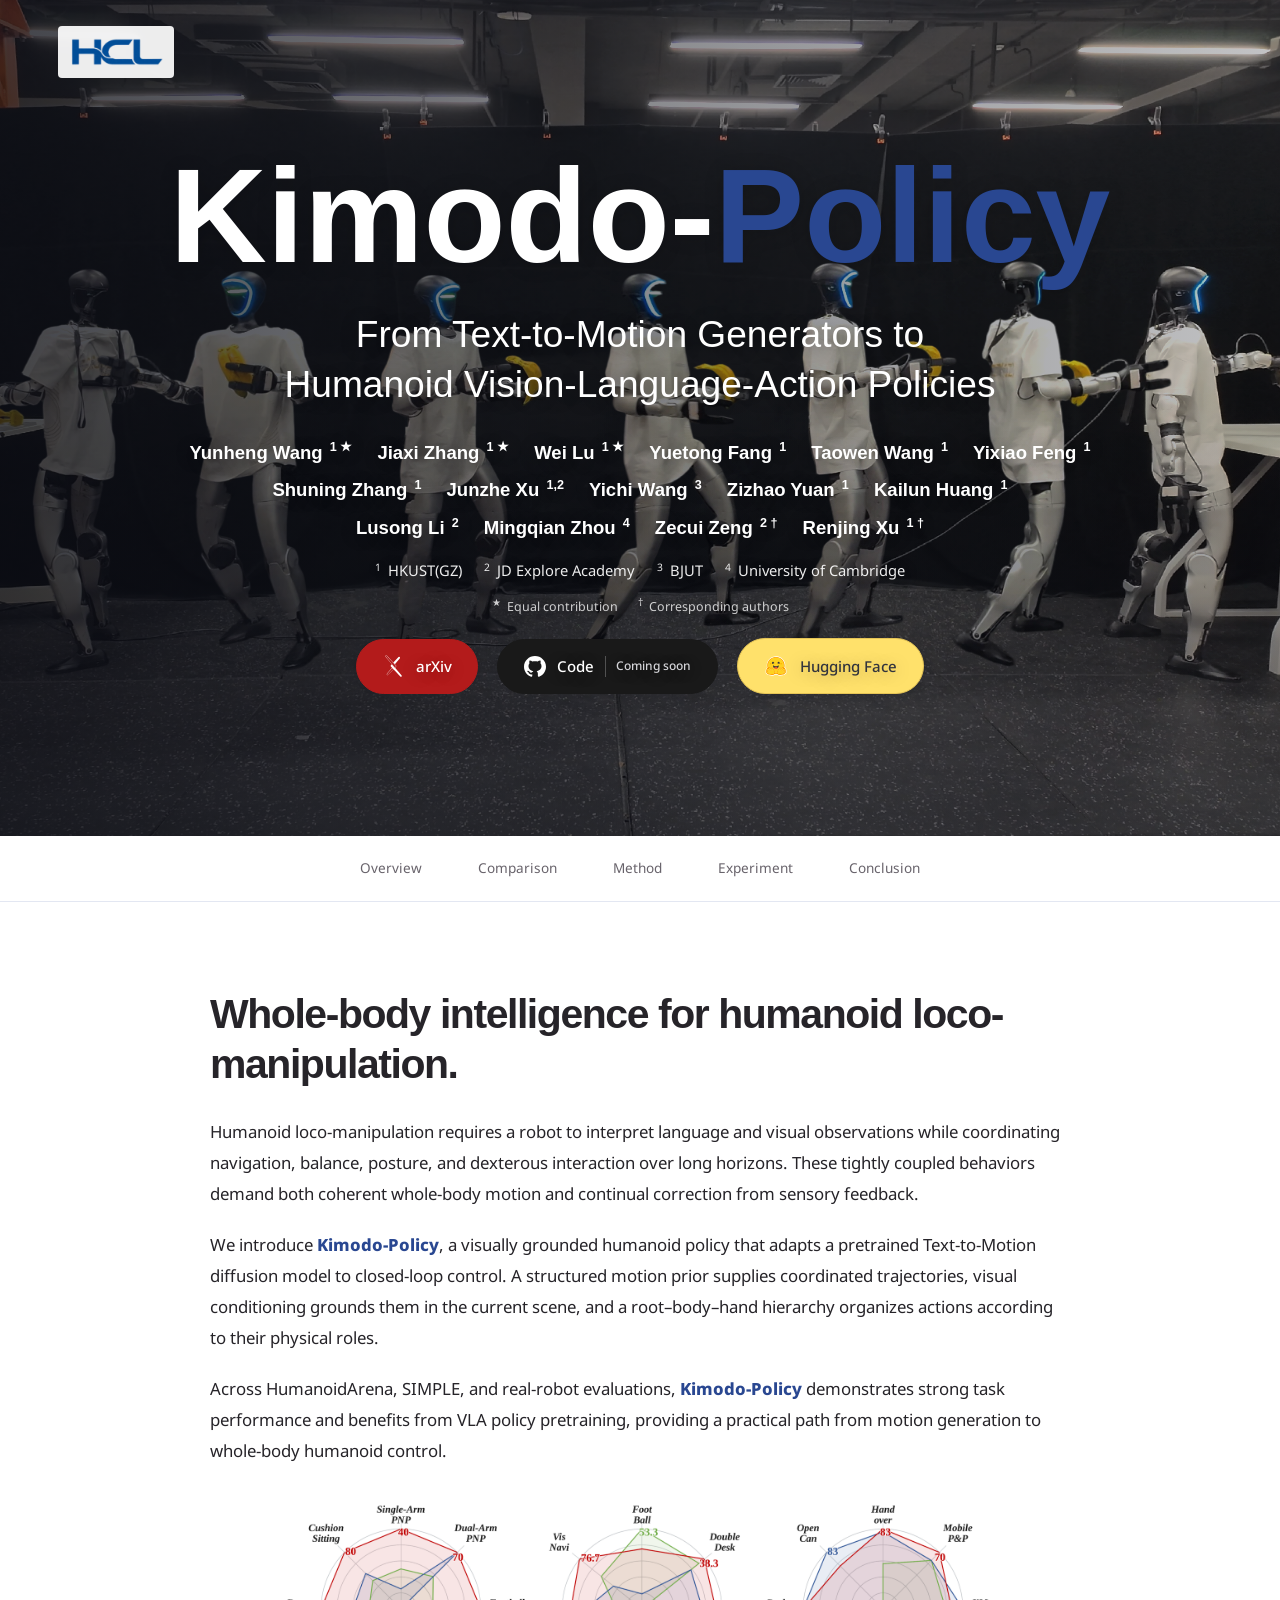
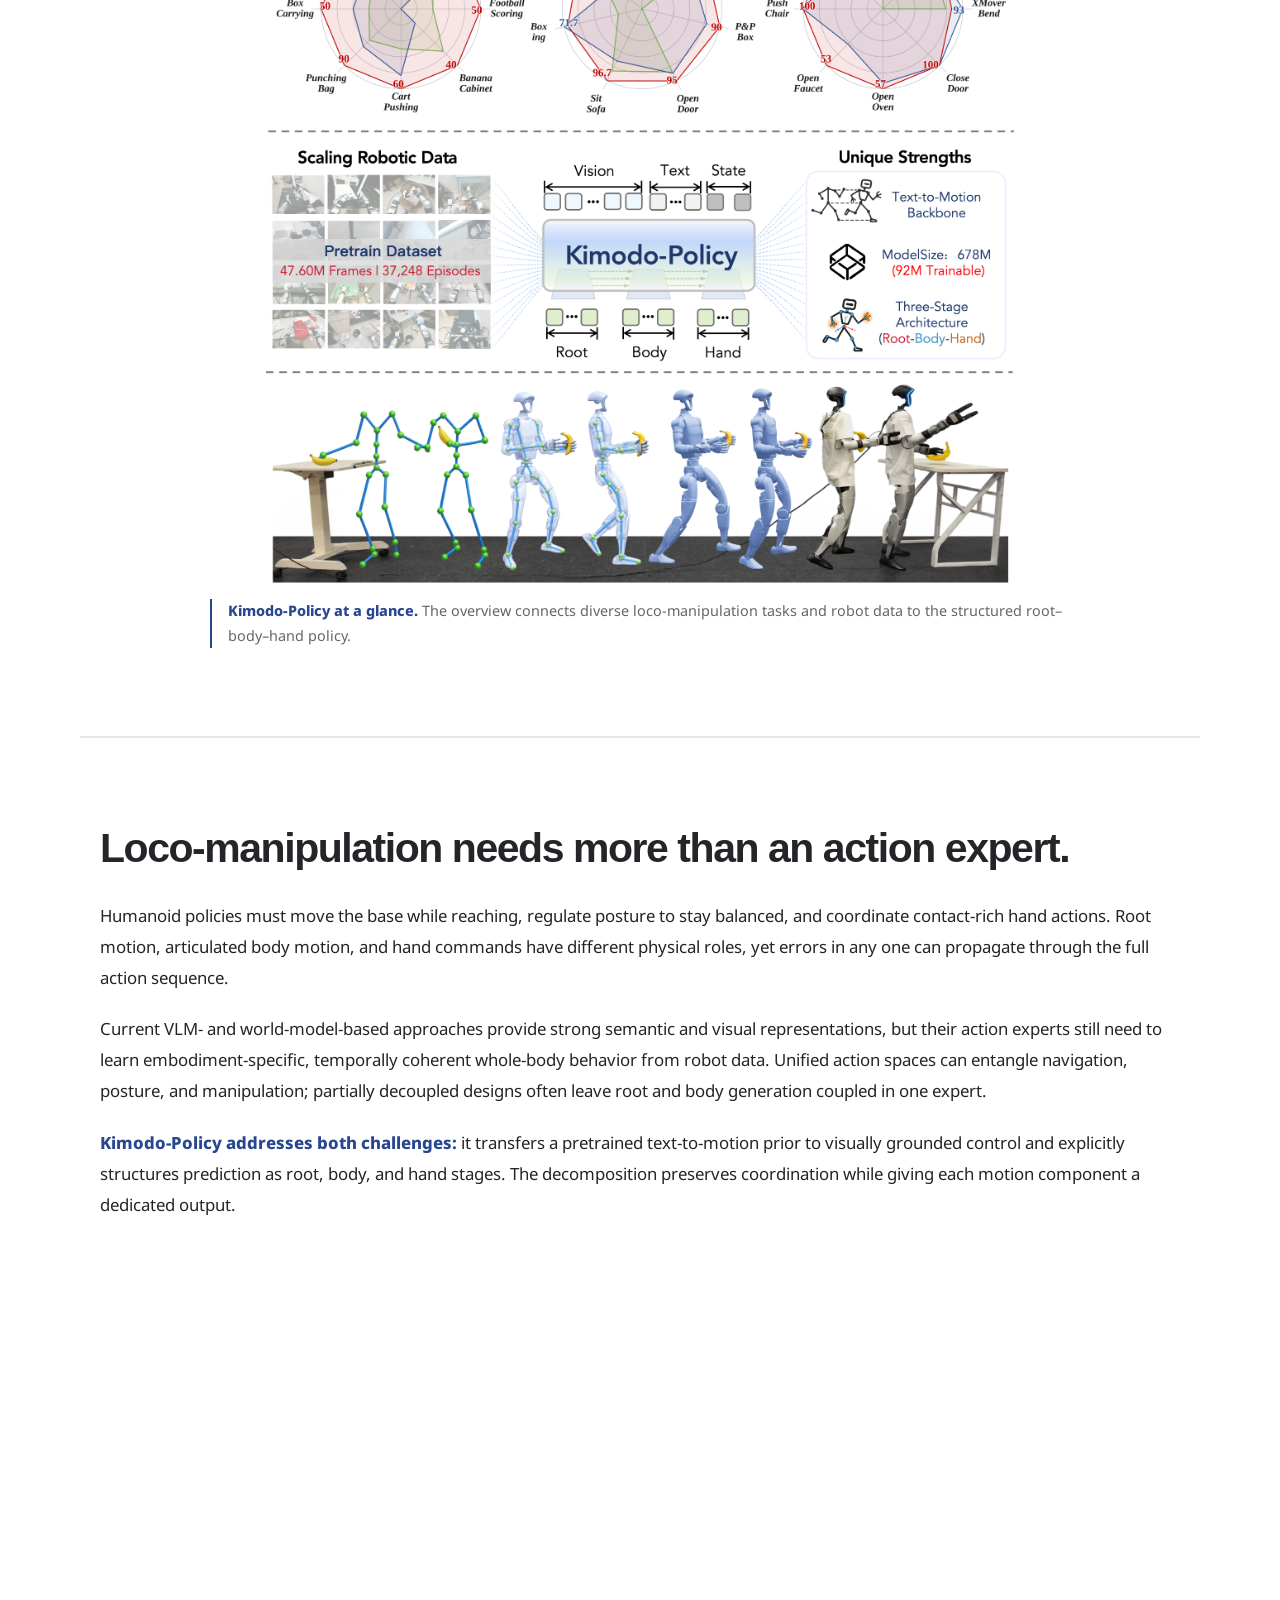
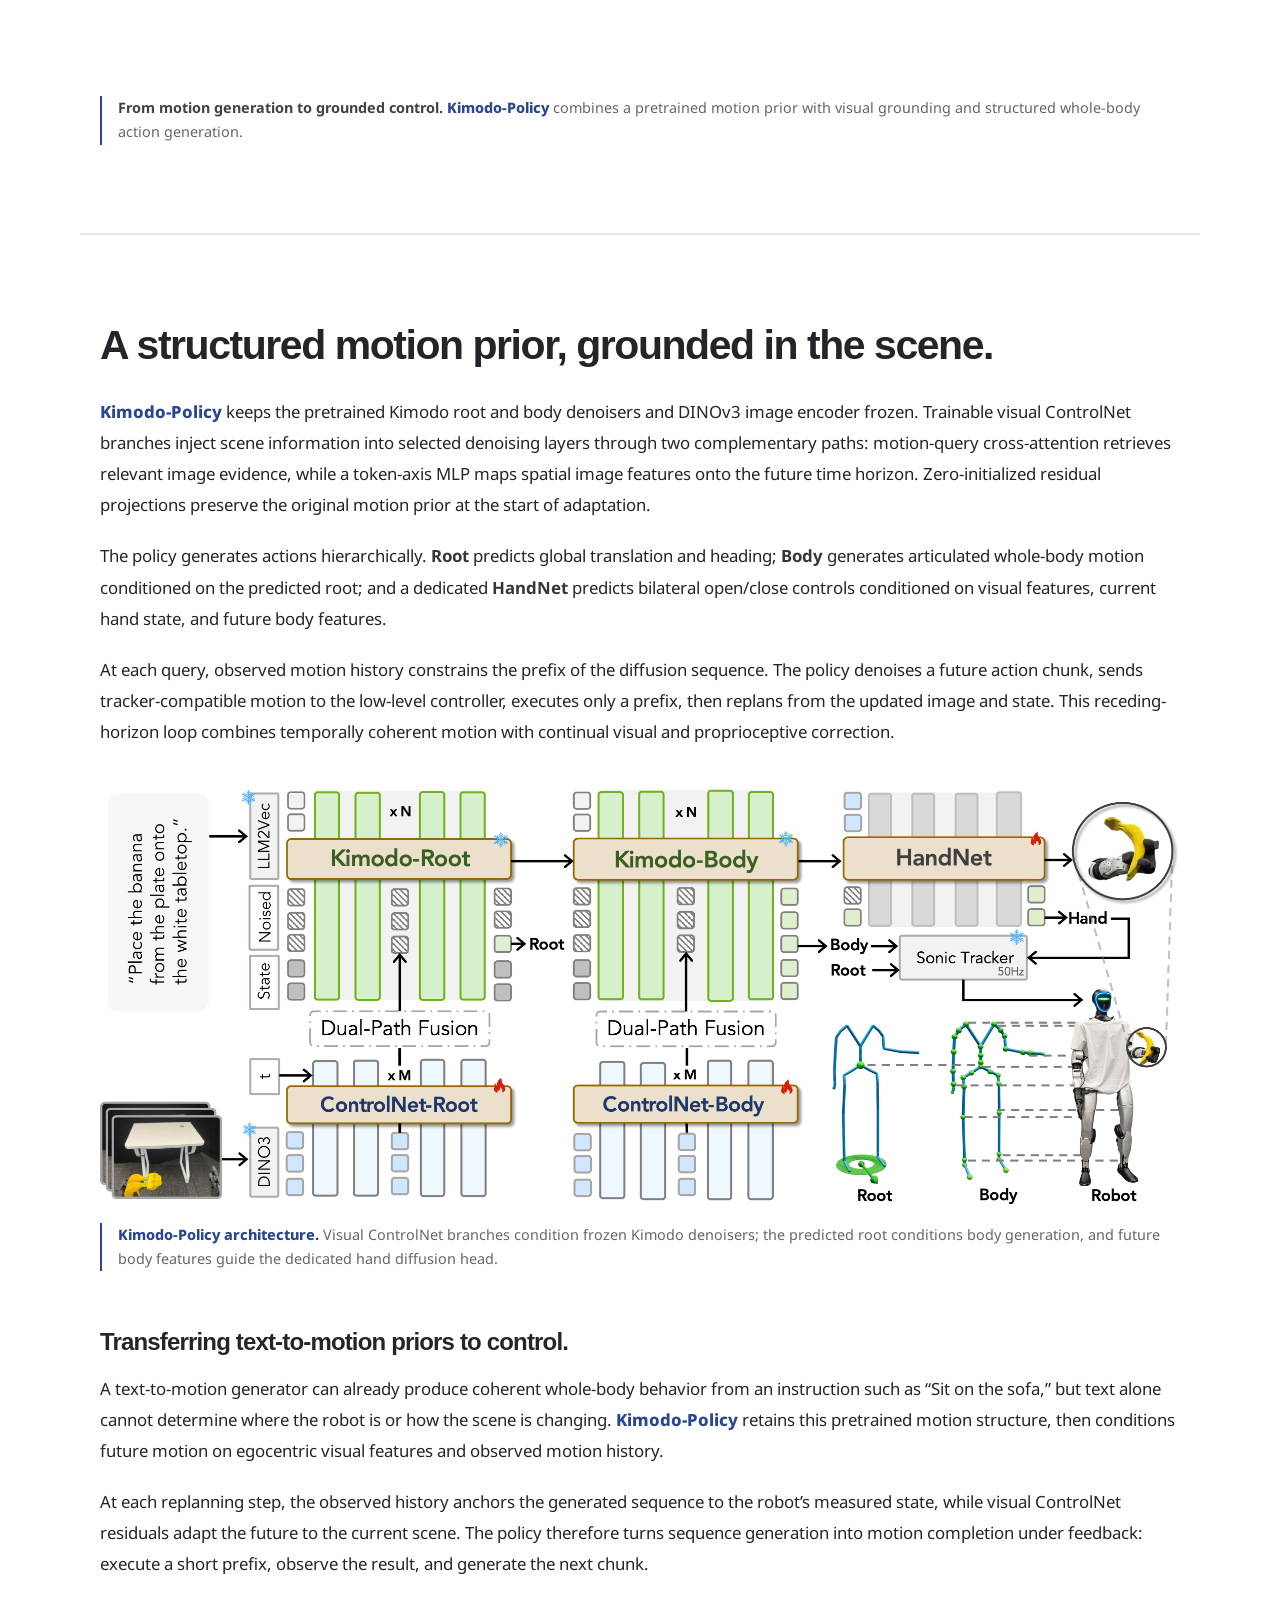
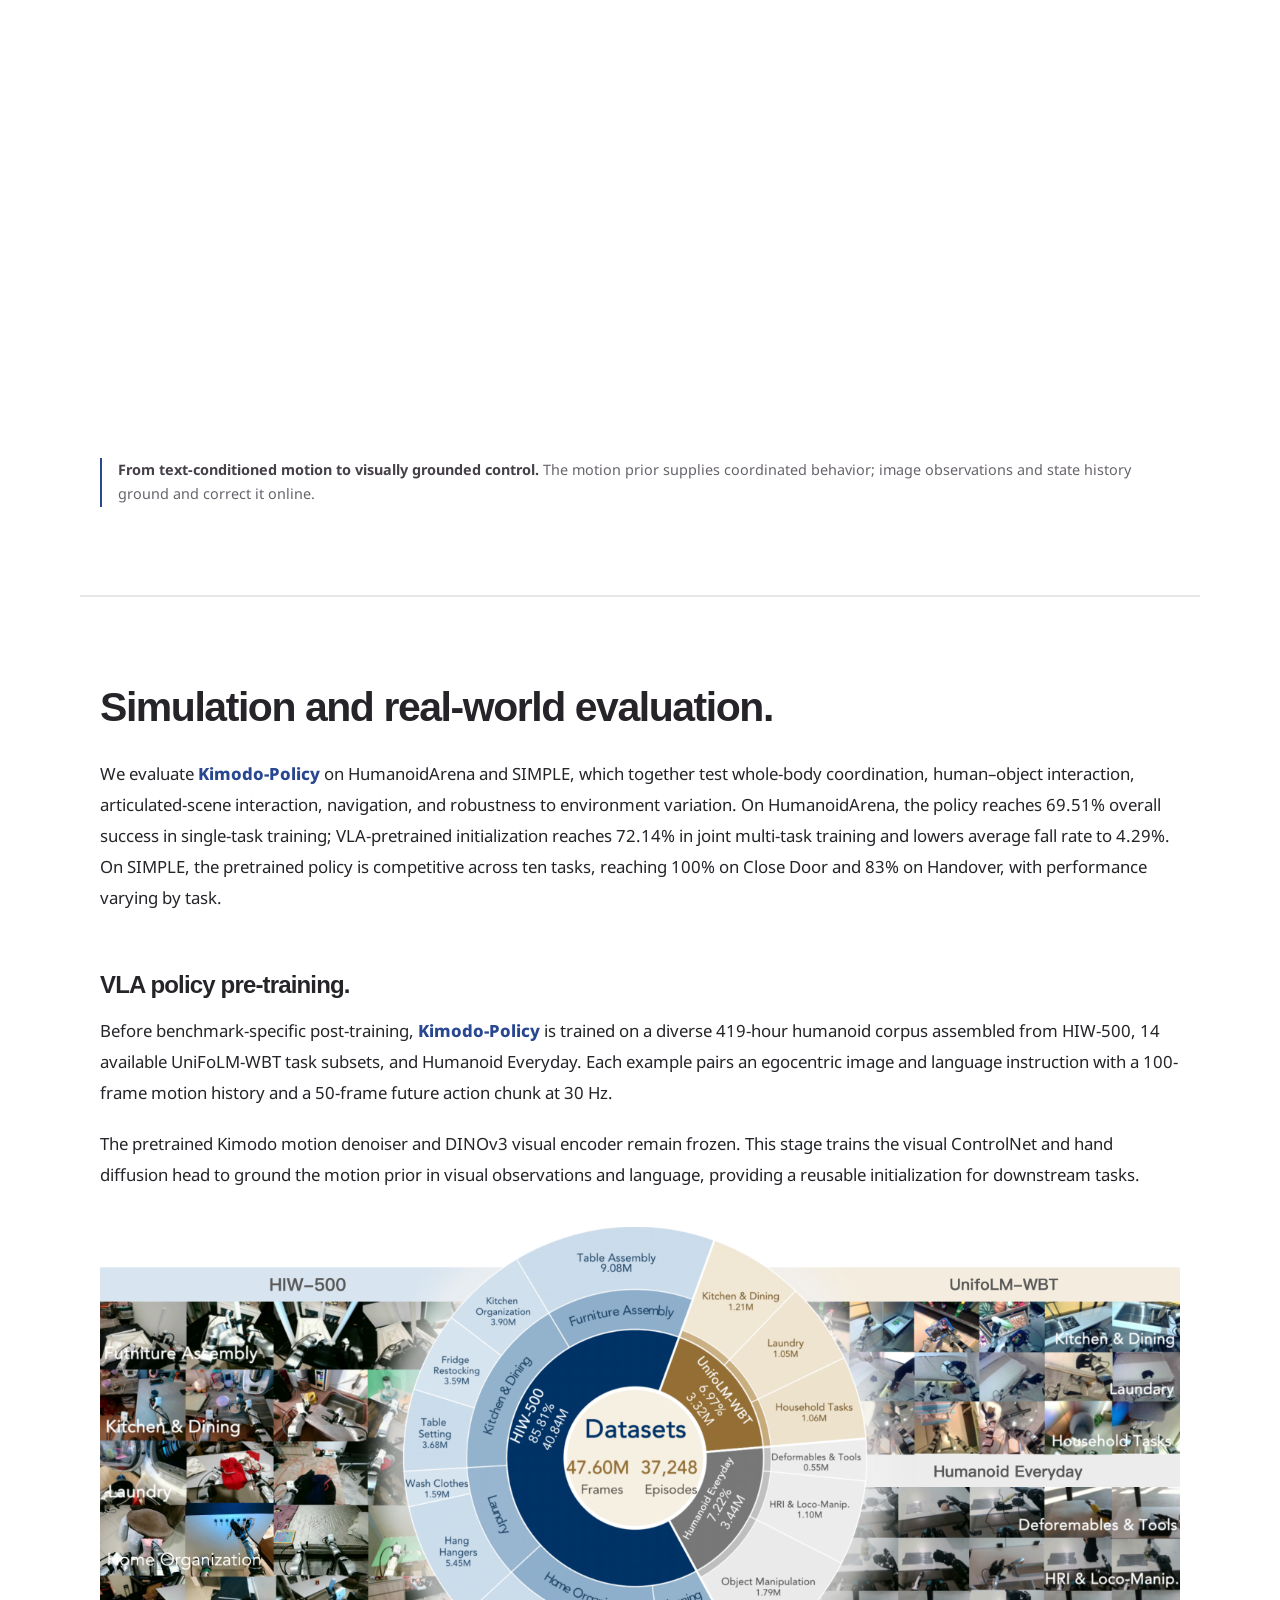
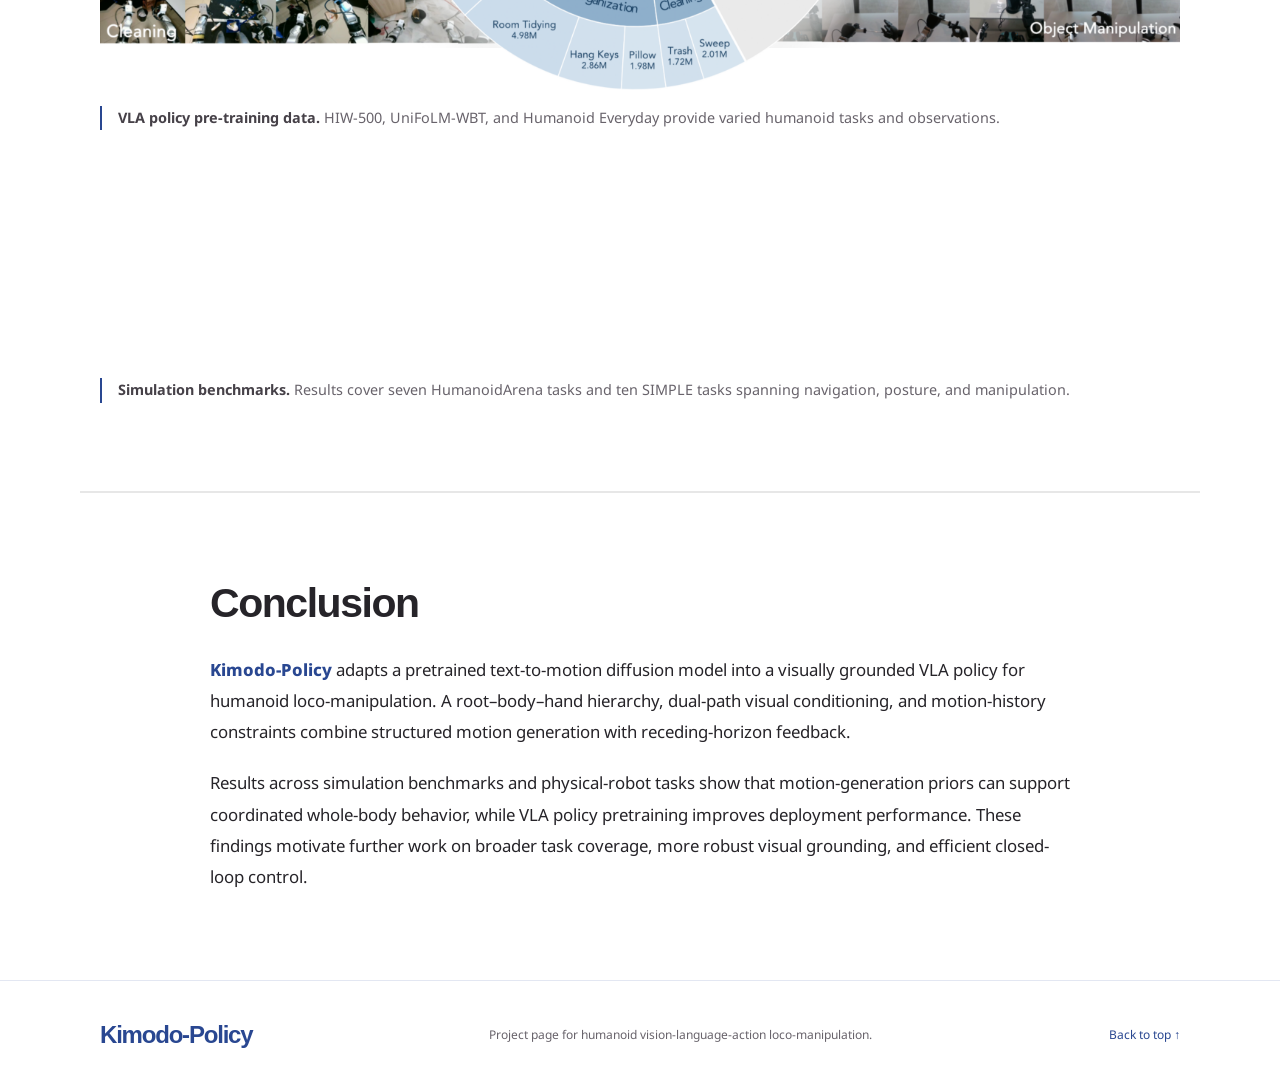
==== script/index.html @ d85ba626 "Add Kimodo-Policy project website" ====
<!DOCTYPE html>
<html lang="en">
<head>
  <meta charset="utf-8">
  <meta name="viewport" content="width=device-width, initial-scale=1">
  <meta name="description" content="Kimodo-Policy transfers pretrained text-to-motion priors to humanoid vision-language-action for loco-manipulation.">
  <meta name="keywords" content="Kimodo-Policy, humanoid, loco-manipulation, VLA, text-to-motion">
  <title>Kimodo-Policy | Humanoid Loco-Manipulation</title>
  <link href="https://fonts.googleapis.com/css?family=Google+Sans|Noto+Sans|Castoro" rel="stylesheet">
  <link rel="stylesheet" href="./static/css/bulma.min.css">
  <link rel="stylesheet" href="./static/css/index.css">
  <link rel="stylesheet" href="./static/css/kimodo.css">
  <link rel="icon" type="image/svg+xml" href="../favicon.svg">
  <script defer src="./static/js/index.js"></script>
</head>
<body>
<a class="skip-link" href="#overview">Skip to content</a>
<main id="top">
  <section class="cover" aria-labelledby="project-title">
    <!-- 封面素材：最终封面视频准备好后，可在这里用视频元素替换 cover.png。 -->
    <img class="cover-image" src="../figure/cover.png" alt="Unitree humanoid executing a whole-body loco-manipulation sequence">
    <div class="cover-shade"></div>
    <!-- 实验室标志：替换 hcl.png 可更新封面左上角的 HCL 标志。 -->
    <a class="lab-logo" href="#top" aria-label="Humanoid Computing Lab"><img src="../figure/hcl.png" alt="Humanoid Computing Lab"></a>
    <div class="cover-content">
      <h1 id="project-title">Kimodo-<span class="cover-policy">Policy</span></h1>
      <p class="cover-title">From Text-to-Motion Generators to<br class="desktop-break"> Humanoid Vision-Language-Action Policies</p>
      <!-- 作者信息：可在这里修改姓名、单位和共同贡献标记。 -->
      <div class="publication-authors">
        <p class="author-list">
          <span class="author">Yunheng Wang <sup>1 ★</sup></span>
          <span class="author">Jiaxi Zhang <sup>1 ★</sup></span>
          <span class="author">Wei Lu <sup>1 ★</sup></span>
          <span class="author">Yuetong Fang <sup>1</sup></span>
          <span class="author">Taowen Wang <sup>1</sup></span>
          <span class="author">Yixiao Feng <sup>1</sup></span>
        </p>
        <p class="author-list">
          <span class="author">Shuning Zhang <sup>1</sup></span>
          <span class="author">Junzhe Xu <sup>1,2</sup></span>
          <span class="author">Yichi Wang <sup>3</sup></span>
          <span class="author">Zizhao Yuan <sup>1</sup></span>
          <span class="author">Kailun Huang <sup>1</sup></span>
        </p>
        <p class="author-list">
          <span class="author">Lusong Li <sup>2</sup></span>
          <span class="author">Mingqian Zhou <sup>4</sup></span>
          <span class="author">Zecui Zeng <sup>2 †</sup></span>
          <span class="author">Renjing Xu <sup>1 †</sup></span>
        </p>
      </div>
      <p class="affiliation-list">
        <span class="affiliation"><sup>1</sup> HKUST(GZ)</span>
        <span class="affiliation"><sup>2</sup> JD Explore Academy</span>
        <span class="affiliation"><sup>3</sup> BJUT</span>
        <span class="affiliation"><sup>4</sup> University of Cambridge</span>
      </p>
      <p class="author-notes">
        <span class="author-note"><sup>★</sup> Equal contribution</span>
        <span class="author-note"><sup>†</sup> Corresponding authors</span>
      </p>
      <!-- 论文与开源入口：arXiv 当前链接到本地论文 PDF；代码和模型发布后补上正式地址。 -->
      <div class="hero-actions" aria-label="Project links">
        <a class="project-button button-arxiv" href="https://github.com/kimodo-policy/kimodo-policy.github.io/releases/download/web-v1/main_arxiv%20copy.pdf" target="_blank" rel="noopener noreferrer"><img class="brand-logo" src="../figure/brand/arxiv.svg" width="22" height="22" alt=""><span>arXiv</span></a>
        <a class="project-button button-code" role="link" aria-disabled="true" data-link-placeholder><img class="brand-logo" src="../figure/brand/github.svg" width="22" height="22" alt=""><span>Code</span><span class="button-status">Coming soon</span></a>
        <a class="project-button button-huggingface" role="link" aria-disabled="true" data-link-placeholder><img class="brand-logo" src="../figure/brand/huggingface.svg" width="26" height="26" alt=""><span>Hugging Face</span></a>
      </div>
    </div>
  </section>

  <nav class="section-nav" aria-label="Page sections"><div class="section-nav-inner">
    <a href="#overview">Overview</a><a href="#comparison">Comparison</a><a href="#method">Method</a><a href="#experiment">Experiment</a><a href="#conclusion">Conclusion</a>
  </div></nav>

  <section class="section overview-section" id="overview">
    <div class="container is-max-desktop">
      <h2 class="title is-3">Whole-body intelligence for humanoid loco-manipulation.</h2>
      <div class="content has-text-justified">
        <!-- 总览文案：可根据项目主页需要单独修改这段简介。 -->
        <p>Humanoid loco-manipulation requires a robot to interpret language and visual observations while coordinating navigation, balance, posture, and dexterous interaction over long horizons. These tightly coupled behaviors demand both coherent whole-body motion and continual correction from sensory feedback.</p>
        <p>We introduce <strong class="accent-text">Kimodo-Policy</strong>, a visually grounded humanoid policy that adapts a pretrained Text-to-Motion diffusion model to closed-loop control. A structured motion prior supplies coordinated trajectories, visual conditioning grounds them in the current scene, and a root–body–hand hierarchy organizes actions according to their physical roles.</p>
        <p>Across HumanoidArena, SIMPLE, and real-robot evaluations, <strong class="accent-text">Kimodo-Policy</strong> demonstrates strong task performance and benefits from VLA policy pretraining, providing a practical path from motion generation to whole-body humanoid control.</p>
      </div>
      <!-- 总览配图：使用 overview1.png 展示任务覆盖、预训练数据规模与策略结构；替换图片时保持同一素材路径即可。 -->
      <figure class="paper-figure">
        <img width="3636" height="2375" loading="lazy" decoding="async" src="../figure/overview1.png" alt="Kimodo-Policy task results, pretraining data scale, and three-stage policy overview">
        <figcaption><strong class="accent-text">Kimodo-Policy at a glance.</strong> The overview connects diverse loco-manipulation tasks and robot data to the structured root–body–hand policy.</figcaption>
      </figure>
    </div>
  </section>

  <section class="section section-band" id="comparison">
    <div class="container is-max-desktop">
      <h2 class="title is-3">Loco-manipulation needs more than an action expert.</h2>
      <div class="content has-text-justified">
        <!-- 对比文案：在这里说明 loco-manipulation 面临的挑战及 Kimodo-Policy 的定位。 -->
        <p>Humanoid policies must move the base while reaching, regulate posture to stay balanced, and coordinate contact-rich hand actions. Root motion, articulated body motion, and hand commands have different physical roles, yet errors in any one can propagate through the full action sequence.</p>
        <p>Current VLM- and world-model-based approaches provide strong semantic and visual representations, but their action experts still need to learn embodiment-specific, temporally coherent whole-body behavior from robot data. Unified action spaces can entangle navigation, posture, and manipulation; partially decoupled designs often leave root and body generation coupled in one expert.</p>
        <p><strong class="accent-text">Kimodo-Policy addresses both challenges:</strong> it transfers a pretrained text-to-motion prior to visually grounded control and explicitly structures prediction as root, body, and hand stages. The decomposition preserves coordination while giving each motion component a dedicated output.</p>
      </div>
      <!-- 对比配图：替换 overview.png 即可更新领域现状与方法对比图。 -->
      <figure class="paper-figure">
        <img width="3781" height="1512" loading="lazy" decoding="async" src="../figure/overview.png" alt="Comparison of humanoid policy architectures and Kimodo-Policy">
        <figcaption><strong>From motion generation to grounded control.</strong> <strong class="accent-text">Kimodo-Policy</strong> combines a pretrained motion prior with visual grounding and structured whole-body action generation.</figcaption>
      </figure>
    </div>
  </section>

  <section class="section" id="method">
    <div class="container is-max-desktop">
      <h2 class="title is-3">A structured motion prior, grounded in the scene.</h2>
      <div class="content has-text-justified">
        <!-- 方法文案：当前内容由论文方法部分浓缩，可在这里继续编辑。 -->
        <p><strong class="accent-text">Kimodo-Policy</strong> keeps the pretrained Kimodo root and body denoisers and DINOv3 image encoder frozen. Trainable visual ControlNet branches inject scene information into selected denoising layers through two complementary paths: motion-query cross-attention retrieves relevant image evidence, while a token-axis MLP maps spatial image features onto the future time horizon. Zero-initialized residual projections preserve the original motion prior at the start of adaptation.</p>
        <p>The policy generates actions hierarchically. <strong>Root</strong> predicts global translation and heading; <strong>Body</strong> generates articulated whole-body motion conditioned on the predicted root; and a dedicated <strong>HandNet</strong> predicts bilateral open/close controls conditioned on visual features, current hand state, and future body features.</p>
        <p>At each query, observed motion history constrains the prefix of the diffusion sequence. The policy denoises a future action chunk, sends tracker-compatible motion to the low-level controller, executes only a prefix, then replans from the updated image and state. This receding-horizon loop combines temporally coherent motion with continual visual and proprioceptive correction.</p>
      </div>
      <!-- 方法配图：更新方法架构图时替换 method.png。 -->
      <figure class="paper-figure">
        <img width="4261" height="1669" loading="lazy" decoding="async" src="../figure/method.png" alt="Kimodo-Policy root, body, and hand architecture">
        <figcaption><strong class="accent-text">Kimodo-Policy architecture.</strong> Visual ControlNet branches condition frozen Kimodo denoisers; the predicted root conditions body generation, and future body features guide the dedicated hand diffusion head.</figcaption>
      </figure>

      <div class="method-transfer">
        <h3 class="title is-4">Transferring text-to-motion priors to control.</h3>
        <div class="content has-text-justified">
          <!-- T2M 迁移解读：说明文本动作生成先验如何经视觉和运动历史条件化成为闭环策略。 -->
          <p>A text-to-motion generator can already produce coherent whole-body behavior from an instruction such as “Sit on the sofa,” but text alone cannot determine where the robot is or how the scene is changing. <strong class="accent-text">Kimodo-Policy</strong> retains this pretrained motion structure, then conditions future motion on egocentric visual features and observed motion history.</p>
          <p>At each replanning step, the observed history anchors the generated sequence to the robot’s measured state, while visual ControlNet residuals adapt the future to the current scene. The policy therefore turns sequence generation into motion completion under feedback: execute a short prefix, observe the result, and generate the next chunk.</p>
        </div>
        <!-- T2M 迁移配图：替换 methodt2m.png 可更新文本到动作先验迁移示意。 -->
        <figure class="paper-figure">
          <img width="4320" height="1655" loading="lazy" decoding="async" src="../figure/methodt2m.png" alt="Transfer of text-to-motion priors to closed-loop humanoid control">
          <figcaption><strong>From text-conditioned motion to visually grounded control.</strong> The motion prior supplies coordinated behavior; image observations and state history ground and correct it online.</figcaption>
        </figure>
      </div>
    </div>
  </section>

  <section class="section section-band" id="experiment">
    <div class="container is-max-desktop">
      <h2 class="title is-3">Simulation and real-world evaluation.</h2>
      <div class="content has-text-justified">
        <!-- 实验文案：论文指标确定后，请同步更新这里的基准结果概述。 -->
        <p>We evaluate <strong class="accent-text">Kimodo-Policy</strong> on HumanoidArena and SIMPLE, which together test whole-body coordination, human–object interaction, articulated-scene interaction, navigation, and robustness to environment variation. On HumanoidArena, the policy reaches 69.51% overall success in single-task training; VLA-pretrained initialization reaches 72.14% in joint multi-task training and lowers average fall rate to 4.29%. On SIMPLE, the pretrained policy is competitive across ten tasks, reaching 100% on Close Door and 83% on Handover, with performance varying by task.</p>
      </div>
      <div class="pretrain-section">
        <h3 class="title is-4">VLA policy pre-training.</h3>
        <div class="content has-text-justified">
          <!-- 预训练文案：数据组成、规模或训练配置变化时，在这里同步更新说明。 -->
          <p>Before benchmark-specific post-training, <strong class="accent-text">Kimodo-Policy</strong> is trained on a diverse 419-hour humanoid corpus assembled from HIW-500, 14 available UniFoLM-WBT task subsets, and Humanoid Everyday. Each example pairs an egocentric image and language instruction with a 100-frame motion history and a 50-frame future action chunk at 30 Hz.</p>
          <p>The pretrained Kimodo motion denoiser and DINOv3 visual encoder remain frozen. This stage trains the visual ControlNet and hand diffusion head to ground the motion prior in visual observations and language, providing a reusable initialization for downstream tasks.</p>
        </div>
        <!-- 预训练数据配图：替换 pretraindata.png 可更新数据集来源与组成示意。 -->
        <figure class="paper-figure">
          <img width="1386" height="601" loading="lazy" decoding="async" src="../figure/pretraindata.png" alt="Datasets used for Kimodo-Policy pretraining">
          <figcaption><strong>VLA policy pre-training data.</strong> HIW-500, UniFoLM-WBT, and Humanoid Everyday provide varied humanoid tasks and observations.</figcaption>
        </figure>
      </div>
      <!-- 基准配图：替换 humanoidarena.png 即可更新仿真基准结果图。 -->
      <figure class="paper-figure">
        <img width="1400" height="253" loading="lazy" decoding="async" src="../figure/humanoidarena.png" alt="HumanoidArena and SIMPLE benchmark results">
        <figcaption><strong>Simulation benchmarks.</strong> Results cover seven HumanoidArena tasks and ten SIMPLE tasks spanning navigation, posture, and manipulation.</figcaption>
      </figure>

    </div>
  </section>

  <section class="section conclusion-section" id="conclusion">
    <div class="container is-max-desktop">
      <h2 class="title is-3">Conclusion</h2>
      <div class="content has-text-justified">
        <!-- 结论文案：论文的结论和指标更新后，请同步修改这里。 -->
        <p><strong class="accent-text">Kimodo-Policy</strong> adapts a pretrained text-to-motion diffusion model into a visually grounded VLA policy for humanoid loco-manipulation. A root–body–hand hierarchy, dual-path visual conditioning, and motion-history constraints combine structured motion generation with receding-horizon feedback.</p>
        <p>Results across simulation benchmarks and physical-robot tasks show that motion-generation priors can support coordinated whole-body behavior, while VLA policy pretraining improves deployment performance. These findings motivate further work on broader task coverage, more robust visual grounding, and efficient closed-loop control.</p>
      </div>
    </div>
  </section>
</main>
<footer class="site-footer"><div class="footer-inner"><a class="wordmark accent-text" href="#top">Kimodo-Policy</a><p>Project page for humanoid vision-language-action loco-manipulation.</p><a href="#top">Back to top ↑</a></div></footer>
</body>
</html>
---- script/static/css/index.css ----
:root {
  --ink: #262429;
  --muted: #68636b;
  --accent: #294791;
  --cover-title-color: var(--accent);
  --line: #e7e2e4;
  --paper: #faf8f8;
}
html { scroll-behavior: smooth; scroll-padding-top: 90px; }
body { color: var(--ink); font-family: 'Noto Sans', sans-serif; line-height: 1.7; background: #fff; }
a { color: var(--accent); transition: color .2s, background .2s; }
a:hover { color: #294791; }
a:focus-visible, button:focus-visible, video:focus-visible { outline: 3px solid #294791; outline-offset: 5px; }
button { font: inherit; cursor: pointer; }
.skip-link { position: fixed; left: 1rem; top: -100px; padding: .6rem 1rem; background: #fff; z-index: 20; }
.skip-link:focus { top: 1rem; }
.tango-name { color: var(--accent); font-weight: 700; }
/* 沿用参考主页的简洁风格，并为封面视频预留背景层。 */
.cover { position: relative; isolation: isolate; display: flex; align-items: center; min-height: max(720px, calc(100svh - 64px)); color: #fff; background: #25252b; overflow: hidden; }
.cover-video, .cover-shade { position: absolute; inset: 0; width: 100%; height: 100%; z-index: -2; }
.cover-video { object-fit: cover; }
.cover-shade { z-index: -1; background: linear-gradient(180deg, rgba(14,16,23,.5), rgba(14,16,23,.52) 35%, rgba(14,16,23,.62) 70%, rgba(14,16,23,.8)); }
.cover-header { position: absolute; top: 0; right: 0; padding: 28px 4.5%; }
.wordmark { font-family: 'Google Sans', sans-serif; font-size: 1.5rem; font-weight: 800; letter-spacing: -.05em; }
.cover a { color: #fff; }
.cover a:hover { color: #dbe7ff; }
.cover-links { display: flex; gap: 2rem; font-size: 1rem; }
.cover-links a { display: flex; align-items: center; gap: .6rem; }
.cover-content { width: min(1120px, 86%); margin: 0 0 0 7%; padding: 100px 0; text-align: left; text-shadow: 0 2px 18px #0005; }
.cover h1 { font-family: 'Google Sans', sans-serif; font-style: normal; color: var(--cover-title-color); font-size: clamp(5rem, 9vw, 8rem); letter-spacing: normal; font-weight: 700; line-height: 1.1; margin-bottom: 1.2rem; text-shadow: 0 2px 20px rgba(0, 0, 0, .16); }
.cover-title { font-family: 'Google Sans', sans-serif; font-size: clamp(1.6rem, 2.65vw, 2.4rem); line-height: 1.35; font-weight: 400; margin: 0 0 1.8rem; max-width: 1060px; }
.publication-authors { font-family: 'Google Sans', sans-serif; }
.publication-authors { display: flex; flex-wrap: wrap; justify-content: flex-start; gap: .35rem 1.3rem; max-width: 1000px; margin: 0; line-height: 1.8; }
.publication-authors a { text-decoration: underline; text-decoration-color: #ffffff55; text-underline-offset: 4px; }
.author-block { display: inline-block; white-space: nowrap; }
.author-block sup { font-size: .65em; line-height: 0; vertical-align: super; margin-left: 2px; }


.publication-status { font-size: .95rem; margin-top: 1.1rem; }
.section-nav { position: sticky; top: 0; z-index: 10; background: #fffffff5; backdrop-filter: blur(14px); border-bottom: 1px solid var(--line); }
.section-nav-inner { max-width: 1100px; margin: auto; display: flex; justify-content: center; overflow-x: auto; scrollbar-width: thin; }
.section-nav a { flex-shrink: 0; color: var(--muted); font-size: .85rem; padding: 20px 28px; border-bottom: 2px solid transparent; }
.section-nav a:hover, .section-nav a[aria-current] { color: var(--accent); border-bottom-color: var(--accent); background: #29479114; }
.section { padding: 88px 24px; }
.container.is-max-desktop { max-width: 1080px; }
.section .title { font-family: 'Google Sans', sans-serif; color: var(--ink); letter-spacing: -.035em; line-height: 1.22; font-weight: 600; }
.section .title.is-3 { font-size: clamp(1.9rem, 3.2vw, 2.7rem); margin-bottom: 1.6rem; }
.section-intro { max-width: 740px; color: var(--muted); font-size: 1.05rem; }
.section-heading { margin-bottom: 2.3rem; }
.overview-section .container, .conclusion-section .container { max-width: 860px; }
.content.has-text-justified { text-align: left !important; font-size: 1.05rem; line-height: 1.85; }
.content p:not(:last-child) { margin-bottom: 1.2em; }
.demos-section, .section-band { background: var(--paper); }
.demos-section { border-top: 1px solid var(--line); }
.section-band { background: #fff; }
.demo-grid { display: grid; gap: 24px; }
.navigation-demos { grid-template-columns: repeat(2, minmax(0, 1fr)); }
.gateway-demos { grid-template-columns: repeat(3, minmax(0, 1fr)); }
.demo-card { min-width: 0; margin: 0; }
.demo-card video { display: block; width: 100%; aspect-ratio: 16/9; background: #18181d; object-fit: contain; border-radius: 8px; }
.demo-card figcaption { display: flex; gap: 12px; margin-top: 17px; line-height: 1.55; }
.demo-number { font-size: .7rem; color: var(--accent); font-weight: 700; padding-top: 5px; }
.demo-card h3 { font-family: 'Google Sans', sans-serif; font-size: 1.18rem; font-weight: 600; margin-bottom: 5px; }
.demo-card p { font-size: .88rem; color: var(--muted); }
.demo-group-heading { margin: 48px 0 24px; padding-top: 28px; border-top: 1px solid var(--line); }
.demo-group-heading h3 { font-family: 'Google Sans', sans-serif; font-size: 1.45rem; font-weight: 600; }
.demo-group-heading p { color: var(--muted); font-size: .95rem; margin-top: .4rem; }
.paper-figure { margin: 2rem 0; }
.paper-figure img { display: block; width: 100%; height: auto; }
.paper-figure figcaption { color: var(--muted); font-size: .9rem; line-height: 1.7; margin-top: 1rem; border-left: 2px solid #294791; padding-left: 1rem; }
.paper-figure figcaption strong { color: #464148; }
.paper-card-grid { display: grid; grid-template-columns: repeat(2, minmax(0, 1fr)); gap: 26px 40px; margin: 2.5rem 0; }
.paper-card { padding-top: 20px; border-top: 1px solid var(--line); }
.paper-card .title.is-5 { font-size: 1.2rem; margin-bottom: .7rem; letter-spacing: -.02em; }
.paper-card p { color: var(--muted); font-size: .95rem; }
.deployment-figure { margin: 3.5rem auto 0; max-width: 600px; }
.publication-video { aspect-ratio: 16/9; position: relative; overflow: hidden; border-radius: 8px; background: #18181d; }
.publication-video iframe { width: 100%; height: 100%; border: 0; position: absolute; inset: 0; }
.video-fallback { margin-top: .8rem; text-align: right; font-size: .85rem; }
.bibtex-section { padding-top: 0; }
.bibtex-section .container { max-width: 860px; }
.bibtex-heading { display: flex; justify-content: space-between; align-items: center; gap: 20px; margin-bottom: 20px; }
.bibtex-heading .title.is-3 { margin-bottom: 0; }
#copy-bibtex { color: var(--ink); background: #fff; border: 1px solid var(--line); border-radius: 6px; padding: 8px 16px; min-height: 40px; font-size: .85rem; }
#copy-bibtex:hover { background: var(--paper); }
.bibtex-section pre { color: var(--ink); background: var(--paper); border: 1px solid var(--line); border-radius: 8px; padding: 24px; font-size: .85rem; line-height: 1.75; white-space: pre-wrap; overflow-wrap: anywhere; }
.bibtex-section pre:focus-visible { outline: 3px solid #294791; outline-offset: 5px; }
.copy-status { color: var(--muted); font-size: .85rem; margin-top: 10px; }
.site-footer { border-top: 1px solid var(--line); padding: 34px 24px; color: var(--muted); font-size: .75rem; }
.footer-inner { display: flex; align-items: center; justify-content: space-between; gap: 24px; max-width: 1080px; margin: auto; }
@media (max-width: 768px) {
  html { scroll-padding-top: 76px; }
  .cover { min-height: max(720px, calc(100svh - 58px)); }
  .cover-header { padding: 22px 24px; }
  .cover-links { gap: 1.5rem; font-size: .9rem; }
  .cover-content { padding: 100px 0 70px; width: 90%; margin-left: 5%; }
  .cover h1 { font-size: clamp(4.5rem, 20vw, 5.4rem); margin-bottom: 1.4rem; }
  .cover-title { font-size: 1.55rem; margin-bottom: 1.6rem; max-width: 580px; }
  .desktop-break { display: none; }
  .publication-authors { font-size: 1rem !important; }


  .section-nav-inner { justify-content: flex-start; }
  .section-nav a { padding: 17px 19px; font-size: .78rem; }
  .section { padding: 58px 22px; }
  .content.has-text-justified { font-size: 1rem; line-height: 1.8; }
  .navigation-demos, .gateway-demos, .paper-card-grid { grid-template-columns: 1fr; }
  .demo-grid { gap: 30px; }
  .demo-group-heading { margin-top: 34px; }

  .bibtex-section pre { padding: 18px; font-size: .8rem; white-space: pre-line; }
  .footer-inner { flex-direction: column; text-align: center; gap: 14px; }
}
@media (prefers-reduced-motion: reduce) { html { scroll-behavior: auto; } *, *::before, *::after { transition: none !important; } }
---- script/static/css/kimodo.css ----
:root {
  --accent: #294791;
  --cover-title-color: #294791;
  --line: #e3e7f2;
  --paper: #f7f8fc;
}

html { scroll-padding-top: 76px; }
body { overflow-x: hidden; }
a:focus-visible, button:focus-visible, video:focus-visible {
  outline-color: #294791;
}
.cover { min-height: max(690px, calc(100svh - 64px)); }
.cover-image, .cover-shade {
  position: absolute;
  inset: 0;
  width: 100%;
  height: 100%;
}
.cover-image { z-index: -2; object-fit: cover; object-position: center 55%; filter: brightness(1.12) contrast(.94); transform: scale(1.025); }
.cover-shade {
  z-index: -1;
  background: linear-gradient(90deg, rgba(10, 12, 20, .76), rgba(10, 12, 20, .42) 58%, rgba(10, 12, 20, .22)),
              linear-gradient(0deg, rgba(10, 12, 20, .44), transparent 55%);
}
.cover h1 { color: #fff; text-align: center; }
.cover h1 .cover-policy { color: #294791; }
.cover h1 { font-size: clamp(5.8rem, 10.5vw, 9.2rem); font-weight: 800; }
.cover-title { max-width: 980px; margin-left: auto; margin-right: auto; text-align: center; }
.cover-title { font-size: clamp(1.8rem, 2.9vw, 2.65rem); }
.cover-content {
  width: min(1120px, 90%);
  margin: 0 auto;
  text-align: center;
}
.publication-authors { display: block; max-width: 1120px; margin: 0 auto; text-align: center; font-family: 'Google Sans', sans-serif; }
.author-list { display: flex; flex-wrap: wrap; justify-content: center; column-gap: 1.35em; row-gap: .28em; margin: 0; color: #fff; font-size: clamp(1.02rem, 1.45vw, 1.28rem); font-weight: 600; line-height: 1.65; }
.author-list + .author-list { margin-top: 7px; }
.author { display: inline; white-space: nowrap; }
.author sup { margin-left: 2px; font-size: .68em; line-height: 0; vertical-align: super; }
.affiliation-list { display: flex; flex-wrap: wrap; justify-content: center; gap: 6px 22px; margin: 16px 0 0; color: #ffffffeb; font-size: clamp(.9rem, 1.15vw, 1.05rem); line-height: 1.5; }
.affiliation sup { margin-right: 3px; font-size: .7em; }
.author-notes { display: flex; flex-wrap: wrap; justify-content: center; gap: 4px 20px; margin: 12px 0 0; color: #ffffffc7; font-size: clamp(.78rem, .95vw, .88rem); }
.author-note sup { margin-right: 3px; }
.lab-logo {
  position: absolute;
  z-index: 1;
  top: 26px;
  left: 4.5%;
  display: flex;
  align-items: center;
  justify-content: center;
  width: 116px;
  height: 52px;
  padding: 7px 10px;
  border-radius: 4px;
  background: rgba(255, 255, 255, .92);
}
.lab-logo img { display: block; width: 100%; height: 100%; object-fit: contain; }
.hero-actions {
  display: flex;
  flex-wrap: wrap;
  align-items: center;
  justify-content: center;
  gap: clamp(16px, 1.5vw, 32px);
  margin-top: 1.35rem;
}
.project-button {
  display: inline-flex;
  align-items: center;
  justify-content: center;
  gap: 11px;
  min-height: 48px;
  padding: 14px clamp(24px, 2vw, 44px);
  border: 1px solid transparent;
  border-radius: 100px;
  box-shadow: 0 2px 4px rgba(24, 28, 33, .035);
  font-size: clamp(15px, 1vw, 19px);
  font-weight: 500;
  text-decoration: none;
  transition: background .2s, transform .2s;
}
.project-button:hover { transform: translateY(-2px); }
.project-button[aria-disabled="true"] { cursor: default; }
.project-button[aria-disabled="true"]:hover { transform: none; }
.button-arxiv { background: #b31b1b; border-color: #b31b1b; color: #fff !important; }
.button-arxiv[href]:hover { background: #9f1818; }
.button-code { background: #191919; border-color: #191919; color: #fff !important; }
.button-code[href]:hover { background: #303030; }
.button-huggingface { background: #ffe16b; border-color: #e5c456; color: #32343d !important; }
.button-huggingface[href]:hover { background: #ffd954; }
.brand-logo { display: block; width: 22px; height: 22px; object-fit: contain; flex-shrink: 0; }
.button-huggingface .brand-logo { width: 26px; height: 26px; }
.button-status {
  padding-left: 10px;
  border-left: 1px solid #ffffff40;
  color: #d4d4d8;
  font-size: .75rem;
  white-space: nowrap;
}
.section + .section { position: relative; border-top: 0; }
.section + .section::before {
  position: absolute;
  top: 0;
  left: 50%;
  width: min(1120px, calc(100% - 32px));
  border-top: 2px solid #e7e7e7;
  content: "";
  transform: translateX(-50%);
}
.accent-text, .tango-name { color: #294791 !important; font-weight: 800 !important; }
.section-nav a:hover, .section-nav a[aria-current] {
  color: #294791;
  border-bottom-color: #294791;
  background: #29479114;
}
.paper-figure { margin: 2.3rem 0 0; }
.paper-figure img {
  max-height: 680px;
  object-fit: contain;
  background: #fff;
}
.paper-figure figcaption { border-left-color: #294791; }
.task-heading {
  margin: 3.2rem 0 1.4rem;
  padding-top: 1.7rem;
  border-top: 1px solid var(--line);
}
.task-heading .title { margin-bottom: .55rem !important; }
.task-heading > p { color: var(--muted); max-width: 760px; }
.realworld-heading { margin-top: 4rem; }
.task-grid {
  width: min(1120px, calc(100vw - 48px));
  margin: 1.7rem auto 0;
  display: grid;
  grid-template-columns: repeat(3, minmax(0, 1fr));
  gap: 22px 16px;
}
.task-card { min-width: 0; }
.task-video {
  position: relative;
  overflow: hidden;
  aspect-ratio: 16 / 9;
  border: 1px solid #2947914d;
  border-radius: 5px;
  background: #f2f4fa;
  box-shadow: inset 0 0 0 1px #29479114, 0 14px 34px #172b6812;
}
.task-video img, .task-video video {
  display: block;
  width: 100%;
  height: 100%;
  object-fit: cover;
}
.video-tag {
  position: absolute;
  left: 10px;
  top: 10px;
  padding: 5px 9px;
  border-radius: 3px;
  background: #ffffffdf;
  color: #294791;
  font-size: .67rem;
  font-weight: 700;
  letter-spacing: .03em;
  text-transform: uppercase;
}
.task-card h3 {
  margin: 10px 0 3px;
  color: #294791;
  font-family: 'Google Sans', sans-serif;
  font-size: 1rem;
  font-weight: 600;
}
.task-card p { color: var(--muted); font-size: .82rem; line-height: 1.55; }
.deployment-figure { max-width: 620px; margin: 3.5rem auto 0; }
.deployment-figure img { max-height: 440px; }
.method-transfer, .pretrain-section { margin-top: 3.5rem; }
.method-transfer > .title, .pretrain-section > .title { margin-bottom: 1rem; }
.site-footer { border-top-color: var(--line); }
@media (max-width: 768px) {
  .cover { min-height: max(720px, calc(100svh - 58px)); }
  .cover-image { object-position: 52% center; }
  .cover h1 { font-size: clamp(4rem, 17vw, 6.2rem); }
  .cover-title { font-size: 1.55rem; }
  .author-list { column-gap: .85em; row-gap: .38em; font-size: 1rem; line-height: 1.75; }
  .author-list + .author-list { margin-top: 9px; }
  .affiliation-list { gap: 5px 14px; margin-top: 12px; }
  .cover-content { width: 90%; margin: 0 auto; padding: 100px 0 70px; }
  .publication-authors { justify-content: center; }
  .lab-logo { top: 20px; left: 22px; width: 100px; height: 46px; }
  .hero-actions { gap: 12px; }
  .project-button { min-height: 44px; padding: 10px 20px; }
  .task-grid { grid-template-columns: repeat(2, minmax(0, 1fr)); width: min(820px, calc(100vw - 36px)); gap: 18px 12px; }
  .task-card h3 { font-size: .94rem; }
  .video-tag { top: 7px; left: 7px; padding: 4px 6px; font-size: .56rem; }
  .deployment-figure { max-width: 92%; }
}
@media (max-width: 480px) {
  .task-grid { grid-template-columns: 1fr; width: min(480px, calc(100vw - 36px)); }
  .task-heading { margin-top: 2.5rem; }
}
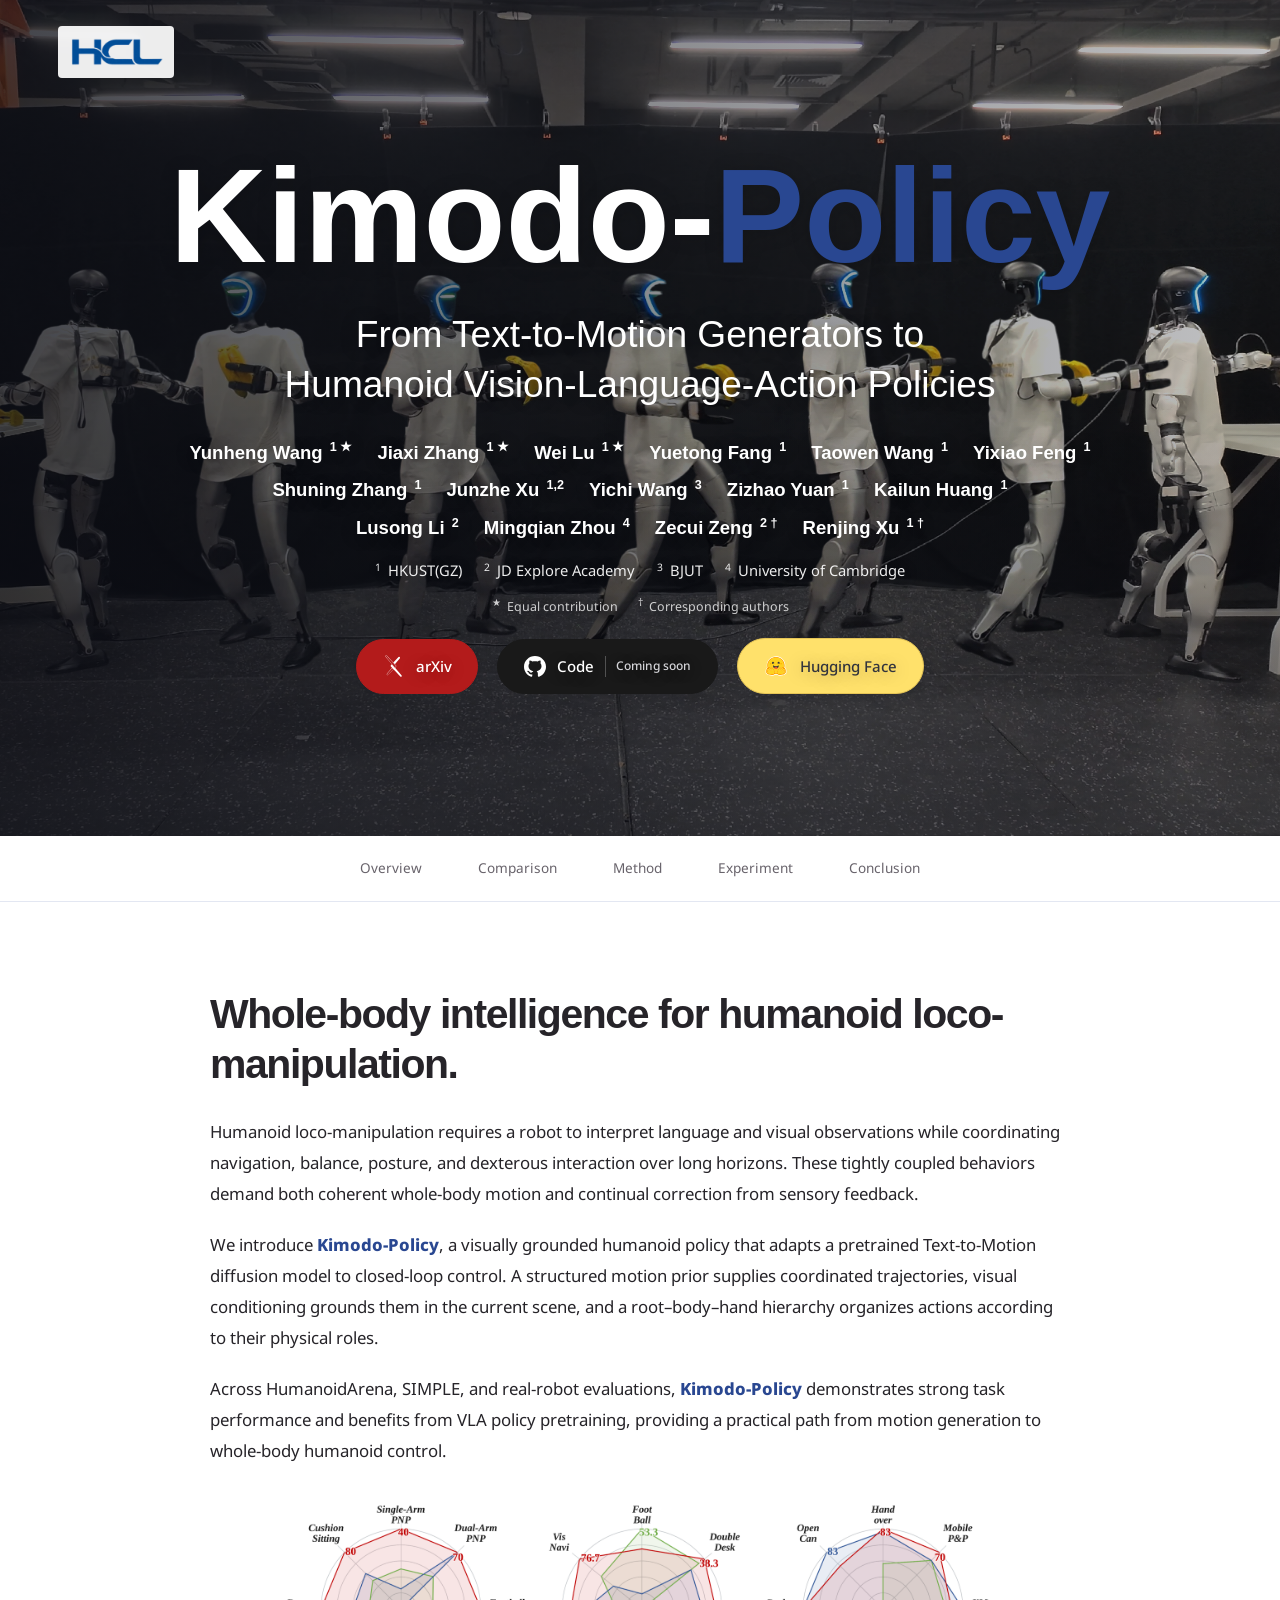
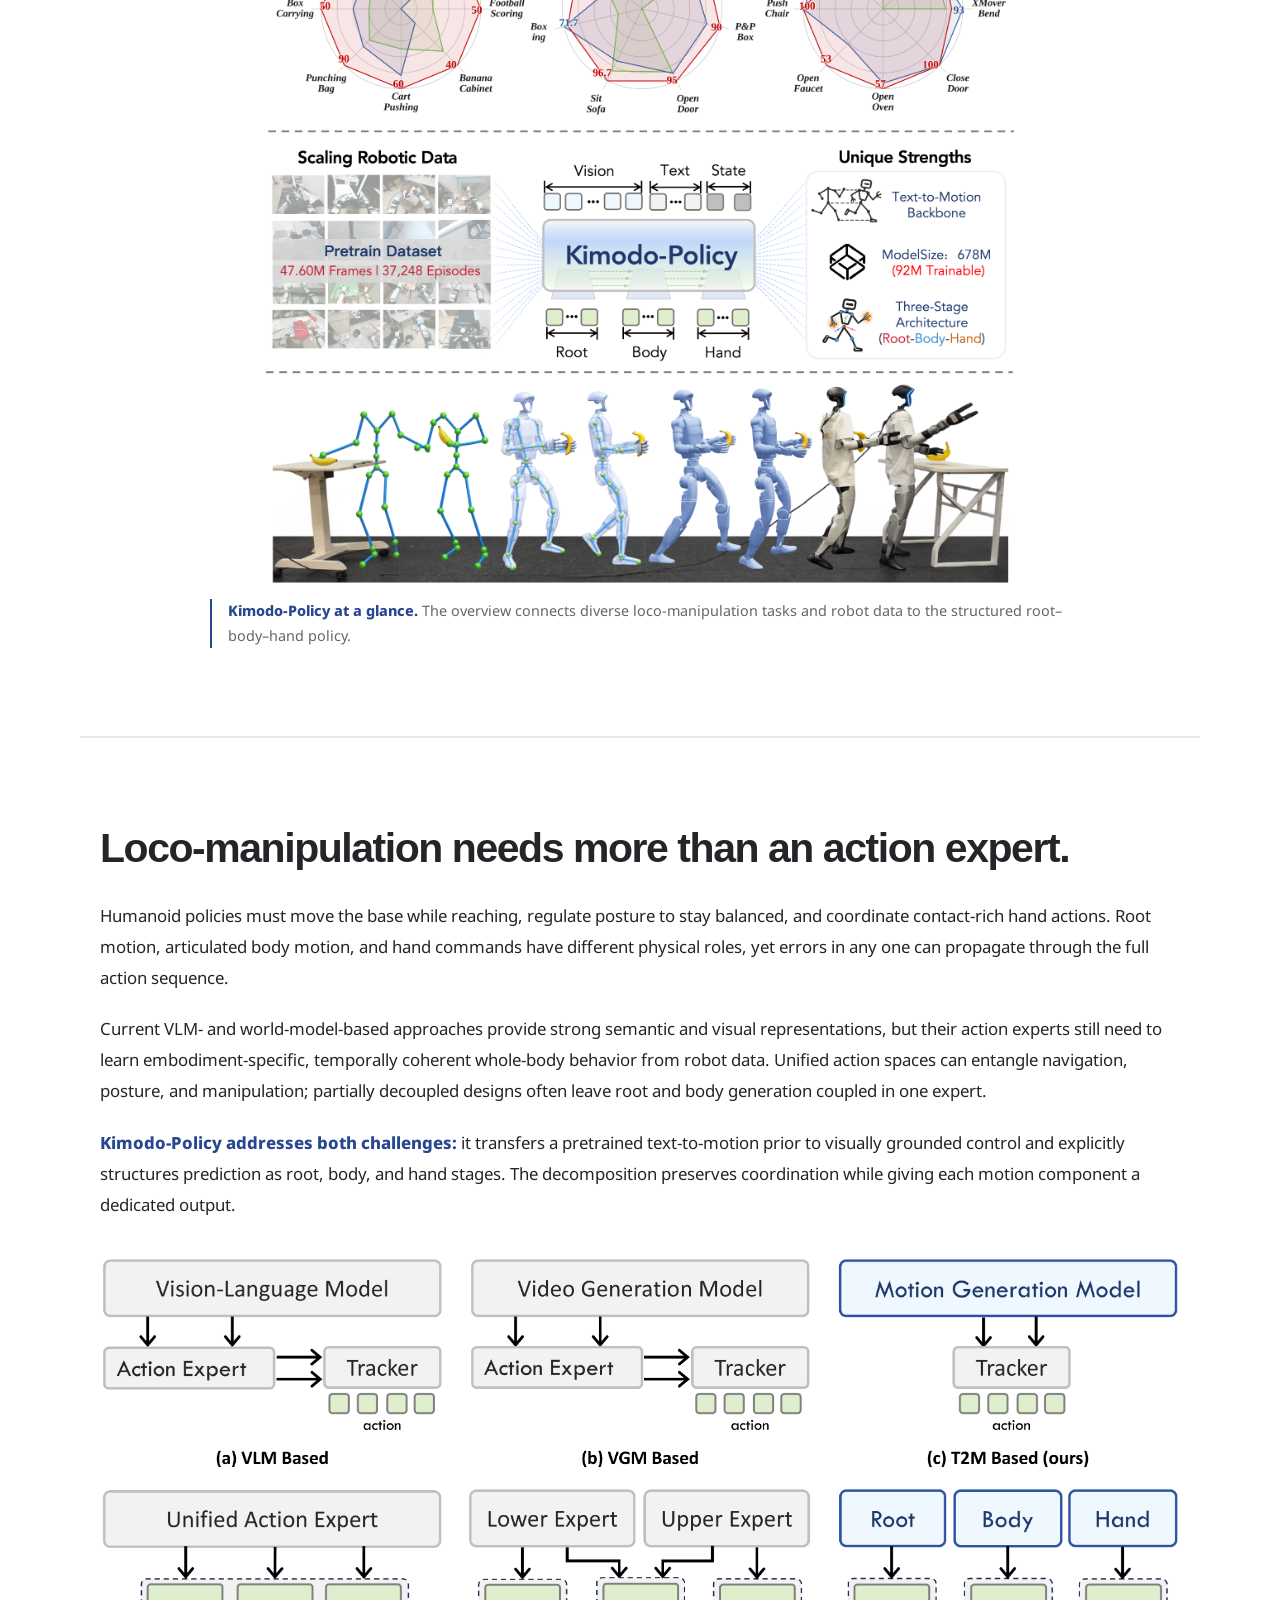
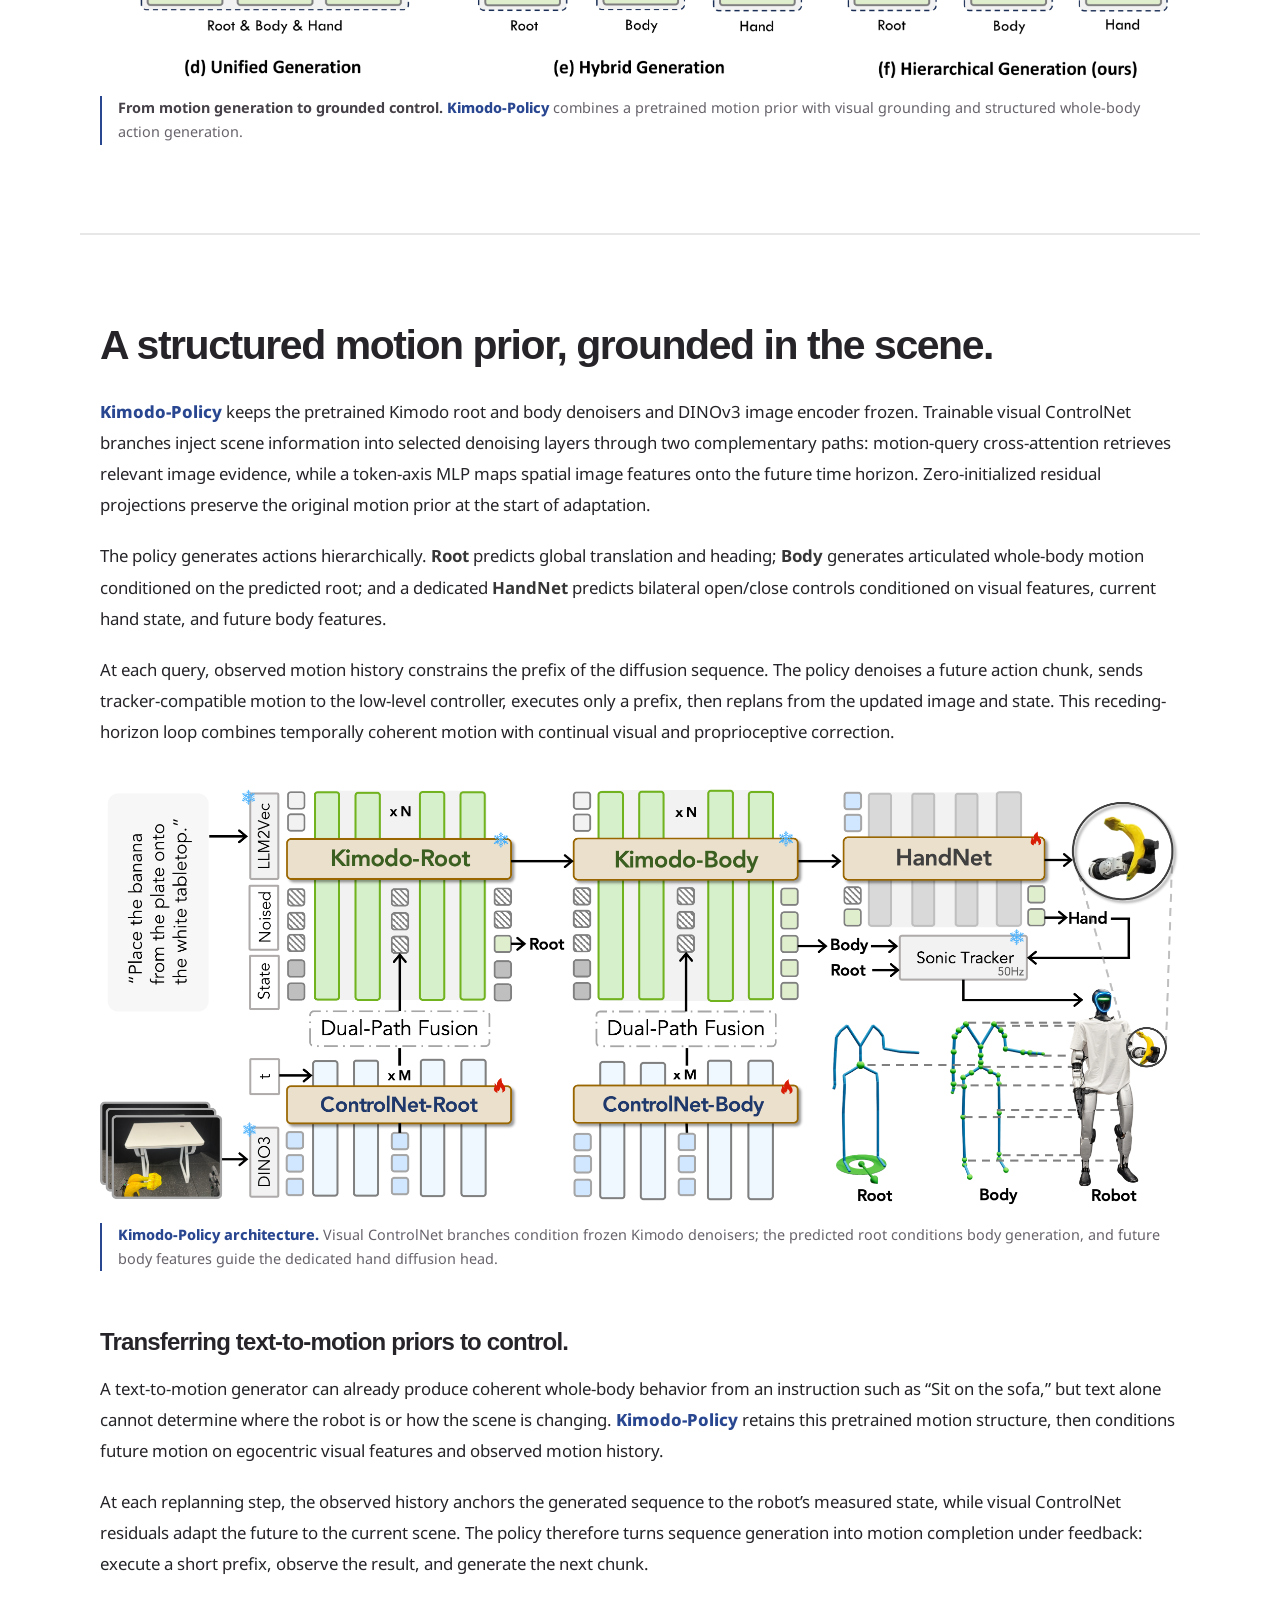
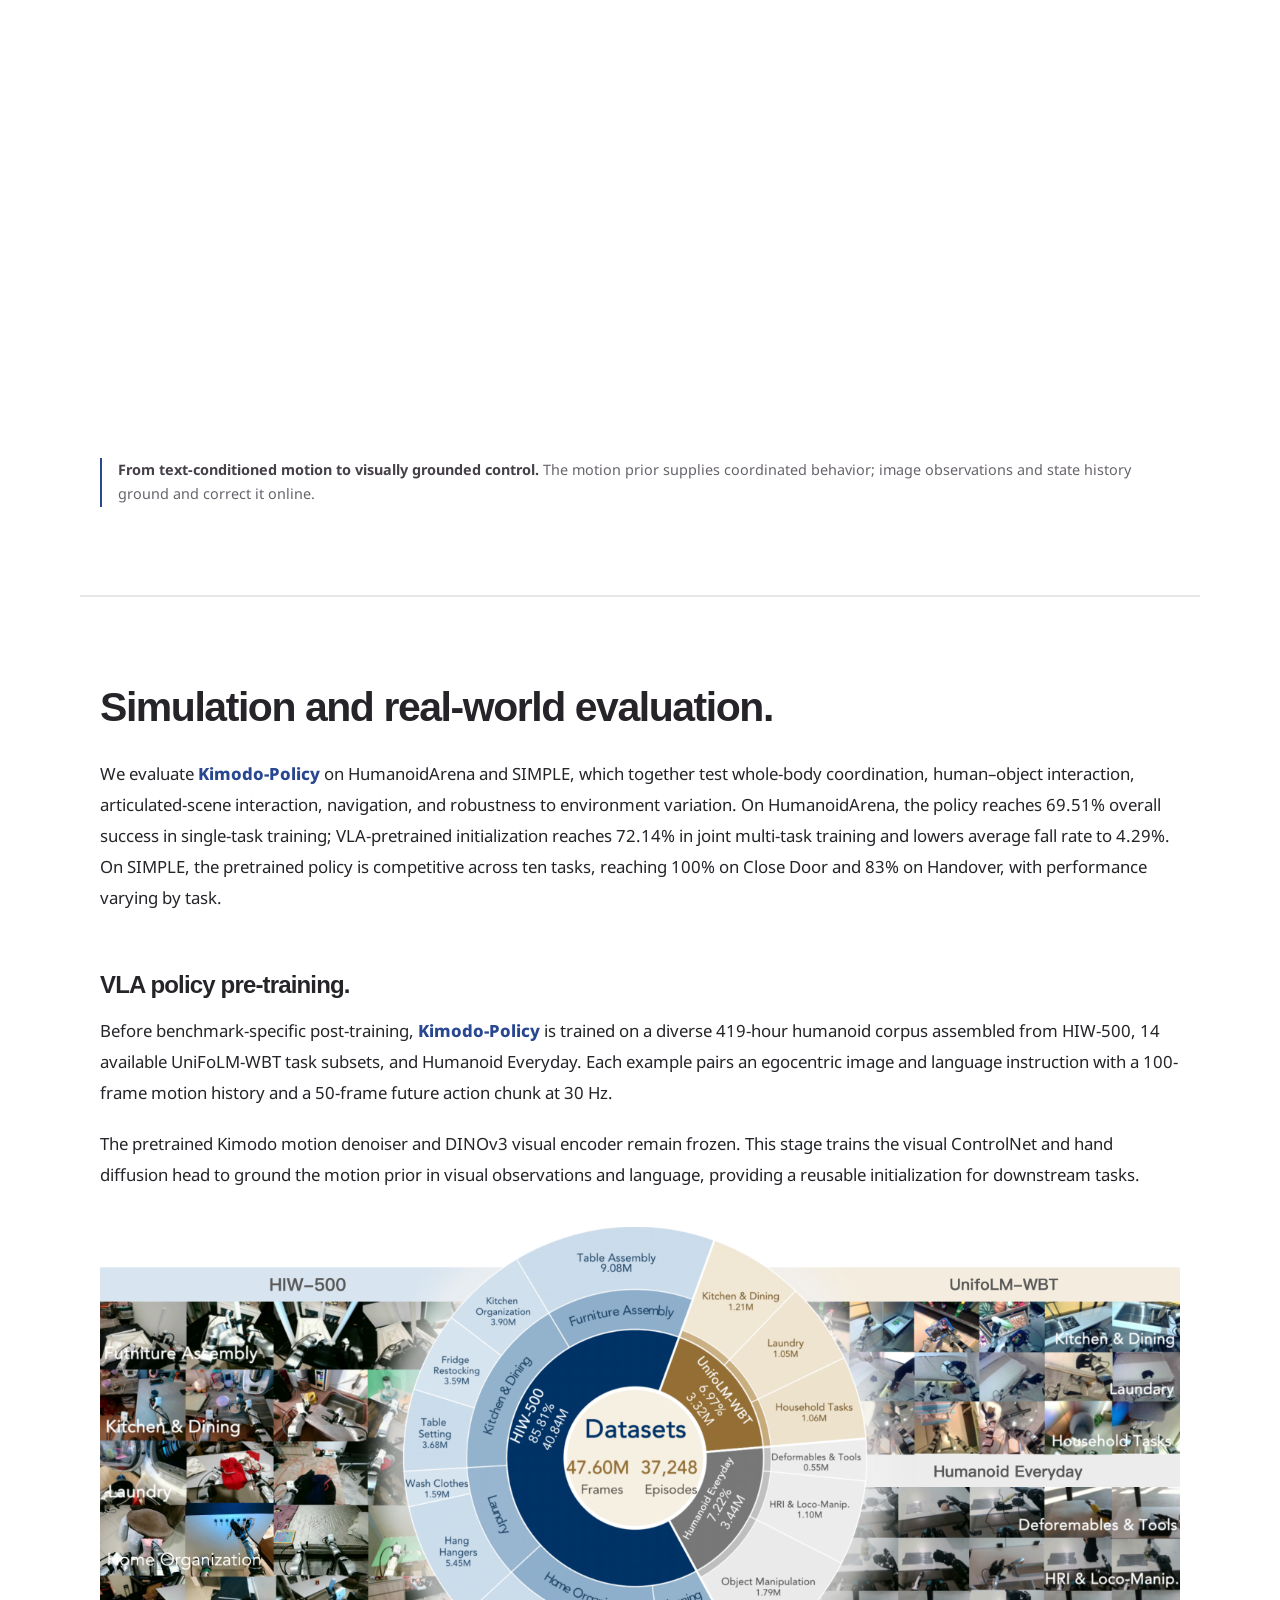
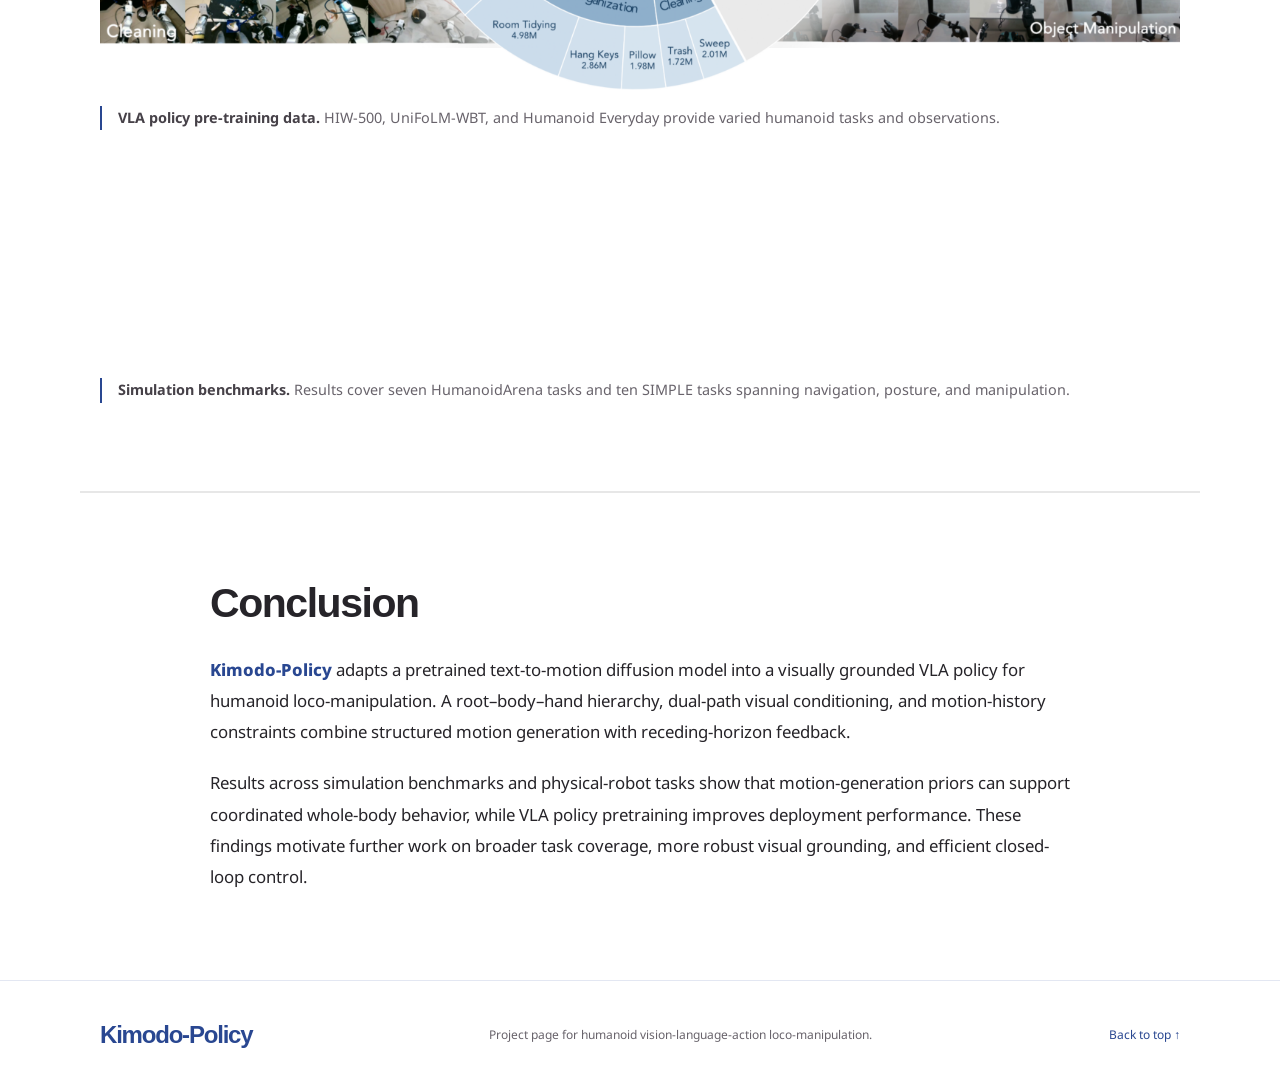
==== commit 7f5512bb: "Fix Paper release link" ====
--- a/script/index.html
+++ b/script/index.html
@@ -61,7 +61,7 @@
       </p>
       <!-- 论文与开源入口：arXiv 当前链接到本地论文 PDF；代码和模型发布后补上正式地址。 -->
       <div class="hero-actions" aria-label="Project links">
-        <a class="project-button button-arxiv" href="https://github.com/kimodo-policy/kimodo-policy.github.io/releases/download/web-v1/main_arxiv%20copy.pdf" target="_blank" rel="noopener noreferrer"><img class="brand-logo" src="../figure/brand/arxiv.svg" width="22" height="22" alt=""><span>arXiv</span></a>
+        <a class="project-button button-arxiv" href="https://github.com/kimodo-policy/kimodo-policy.github.io/releases/download/web-v1/main_arxiv.copy.pdf" target="_blank" rel="noopener noreferrer"><img class="brand-logo" src="../figure/brand/arxiv.svg" width="22" height="22" alt=""><span>arXiv</span></a>
         <a class="project-button button-code" role="link" aria-disabled="true" data-link-placeholder><img class="brand-logo" src="../figure/brand/github.svg" width="22" height="22" alt=""><span>Code</span><span class="button-status">Coming soon</span></a>
         <a class="project-button button-huggingface" role="link" aria-disabled="true" data-link-placeholder><img class="brand-logo" src="../figure/brand/huggingface.svg" width="26" height="26" alt=""><span>Hugging Face</span></a>
       </div>
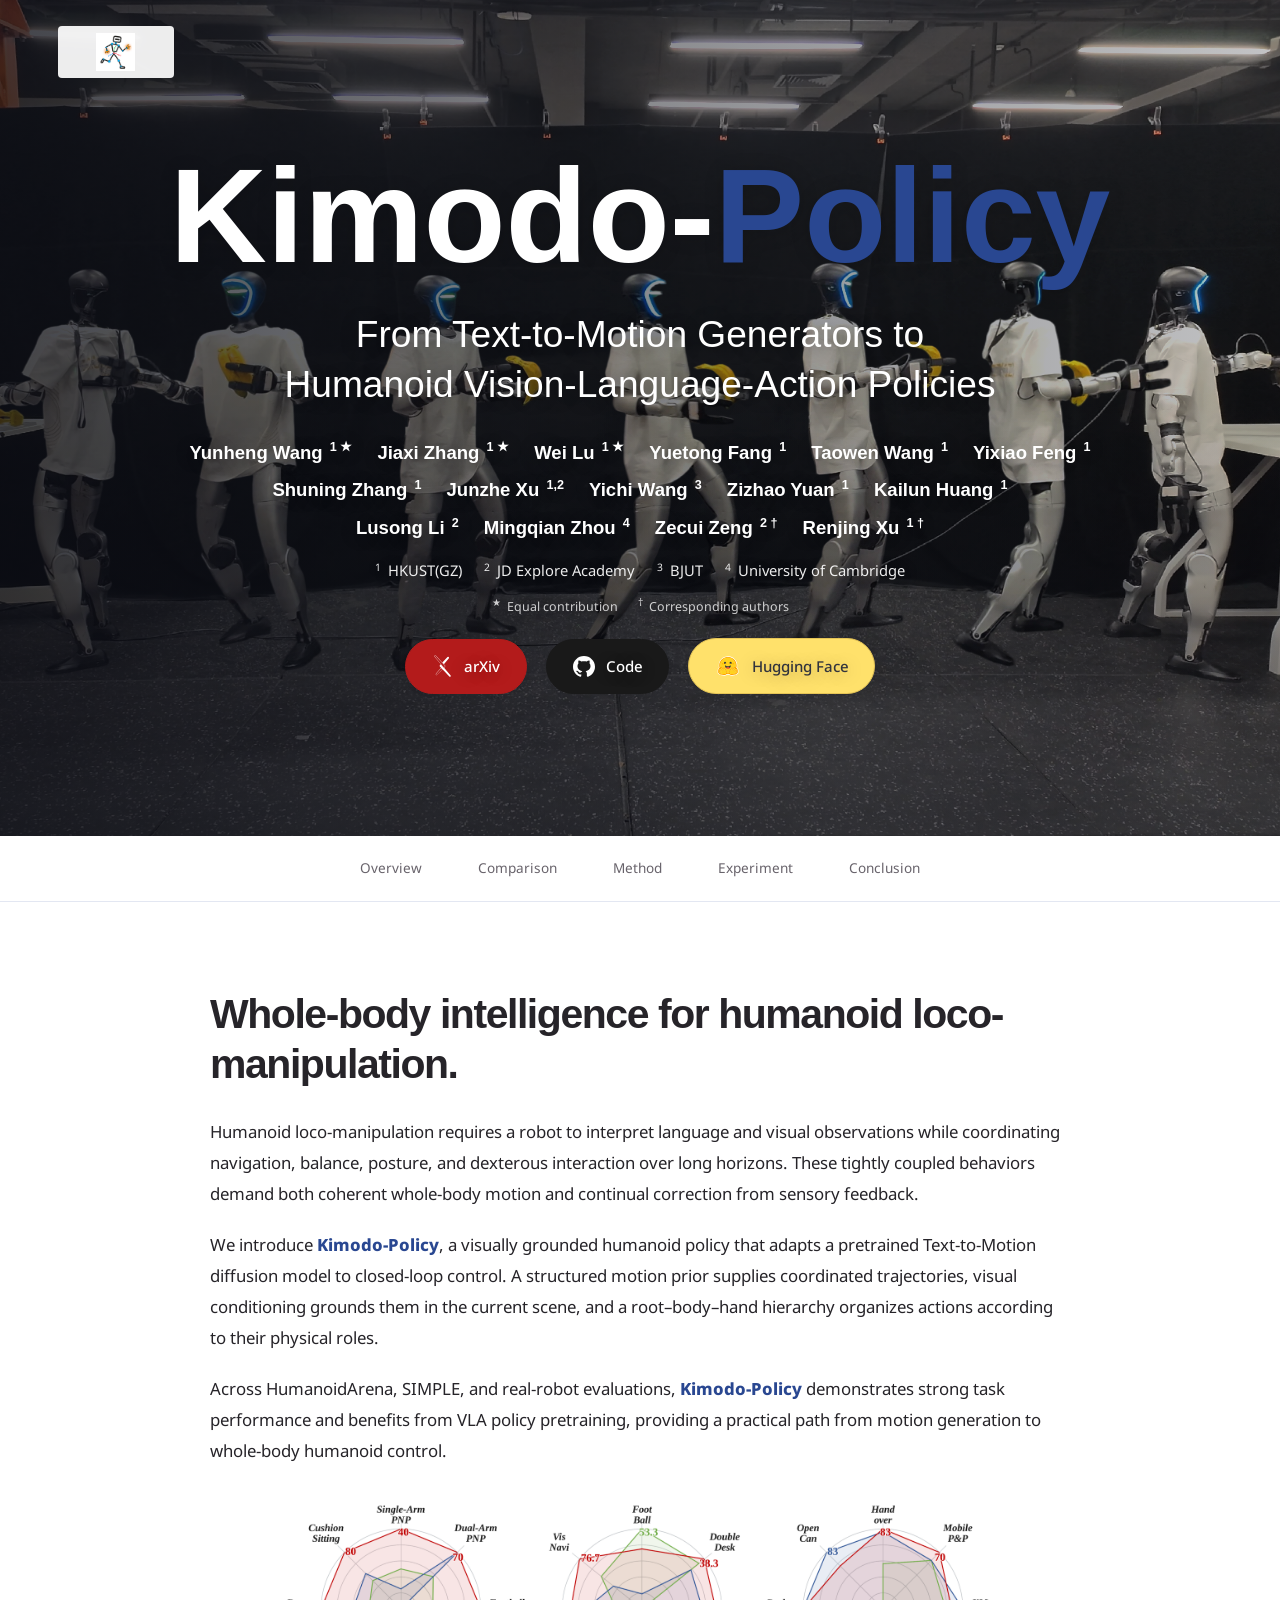
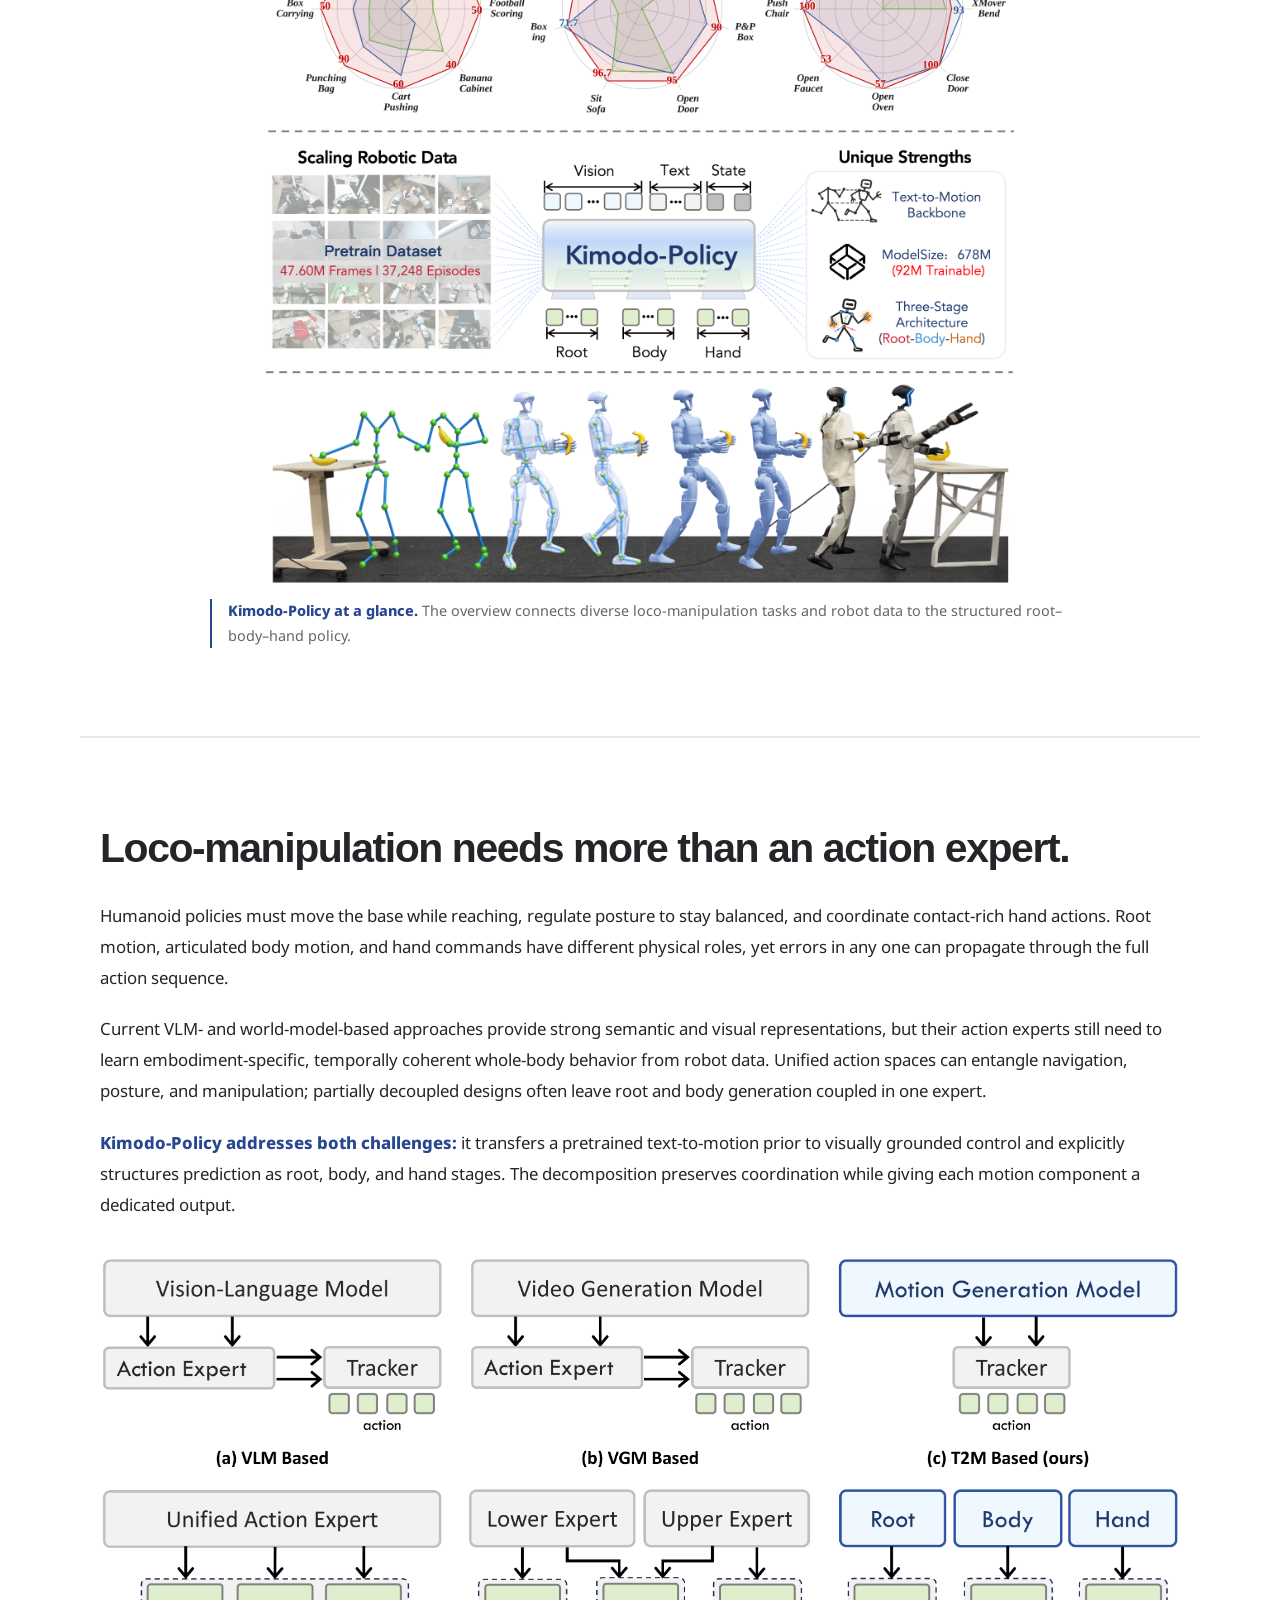
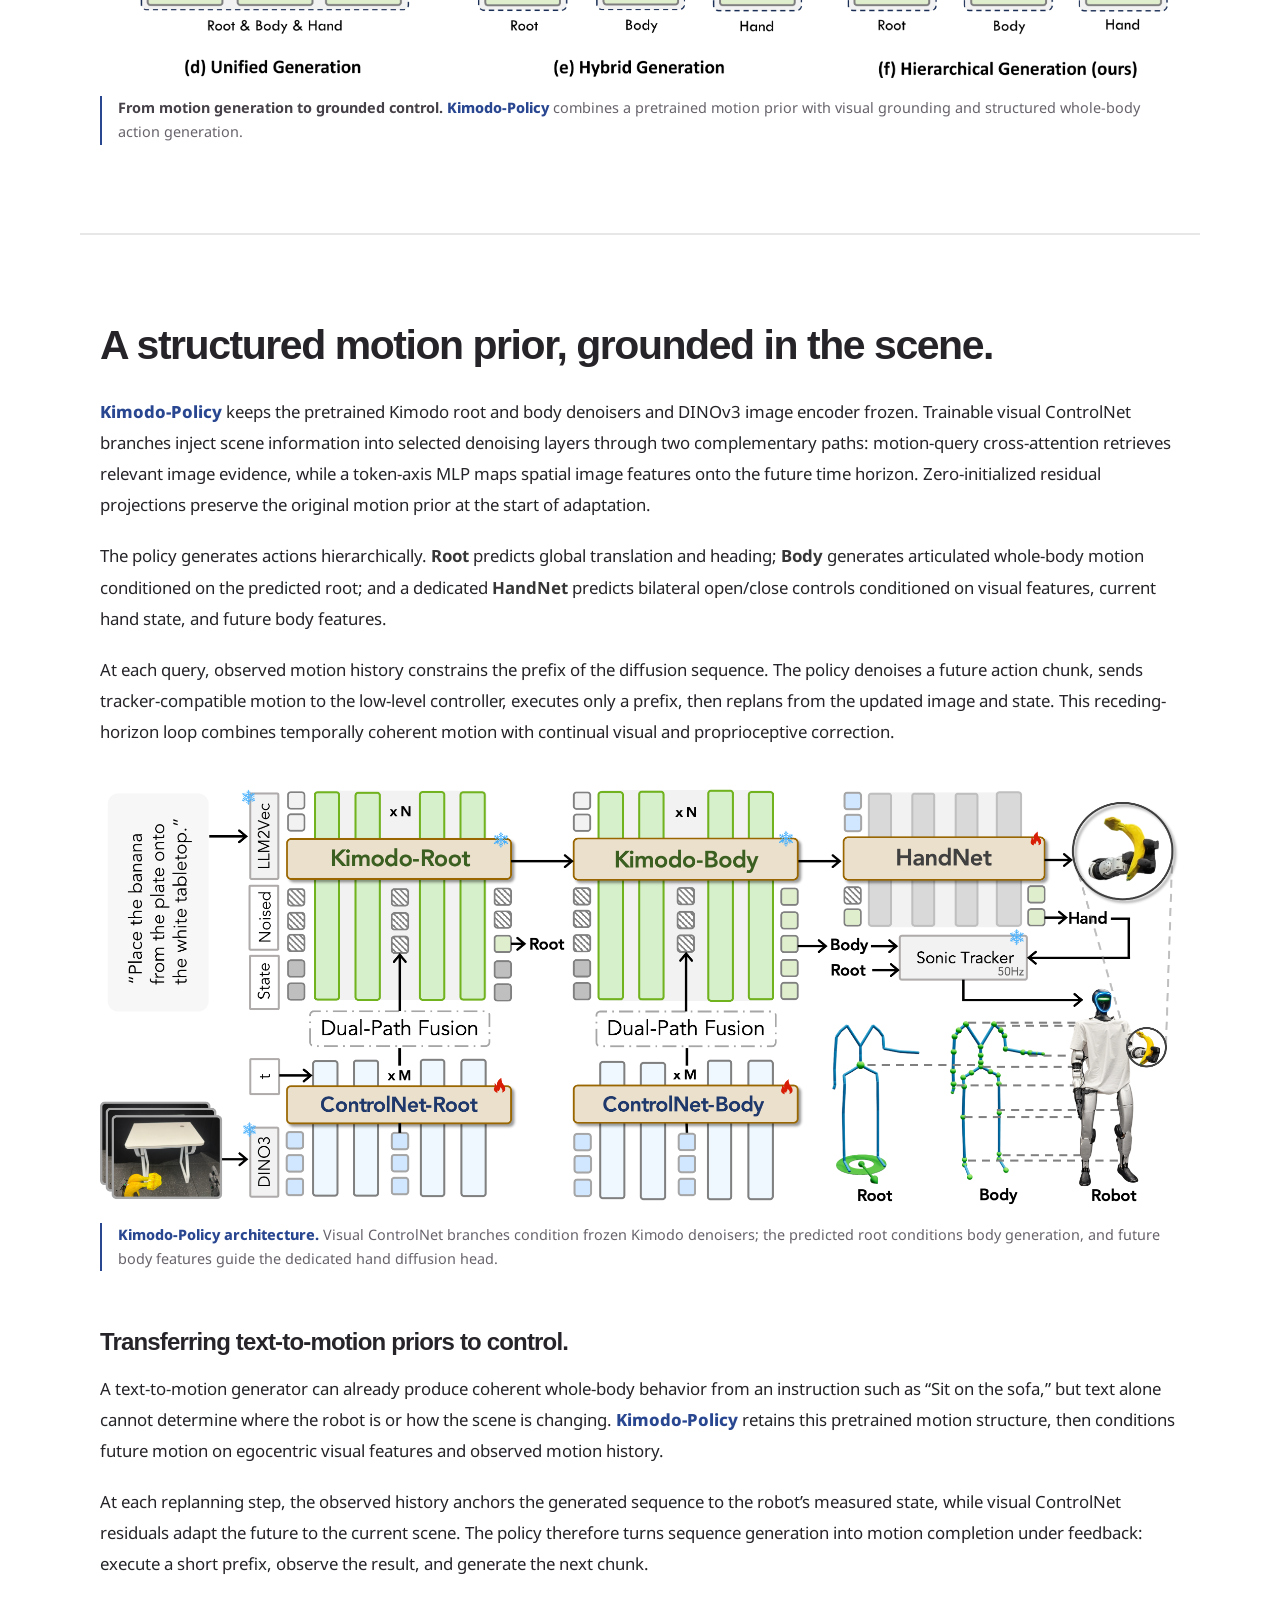
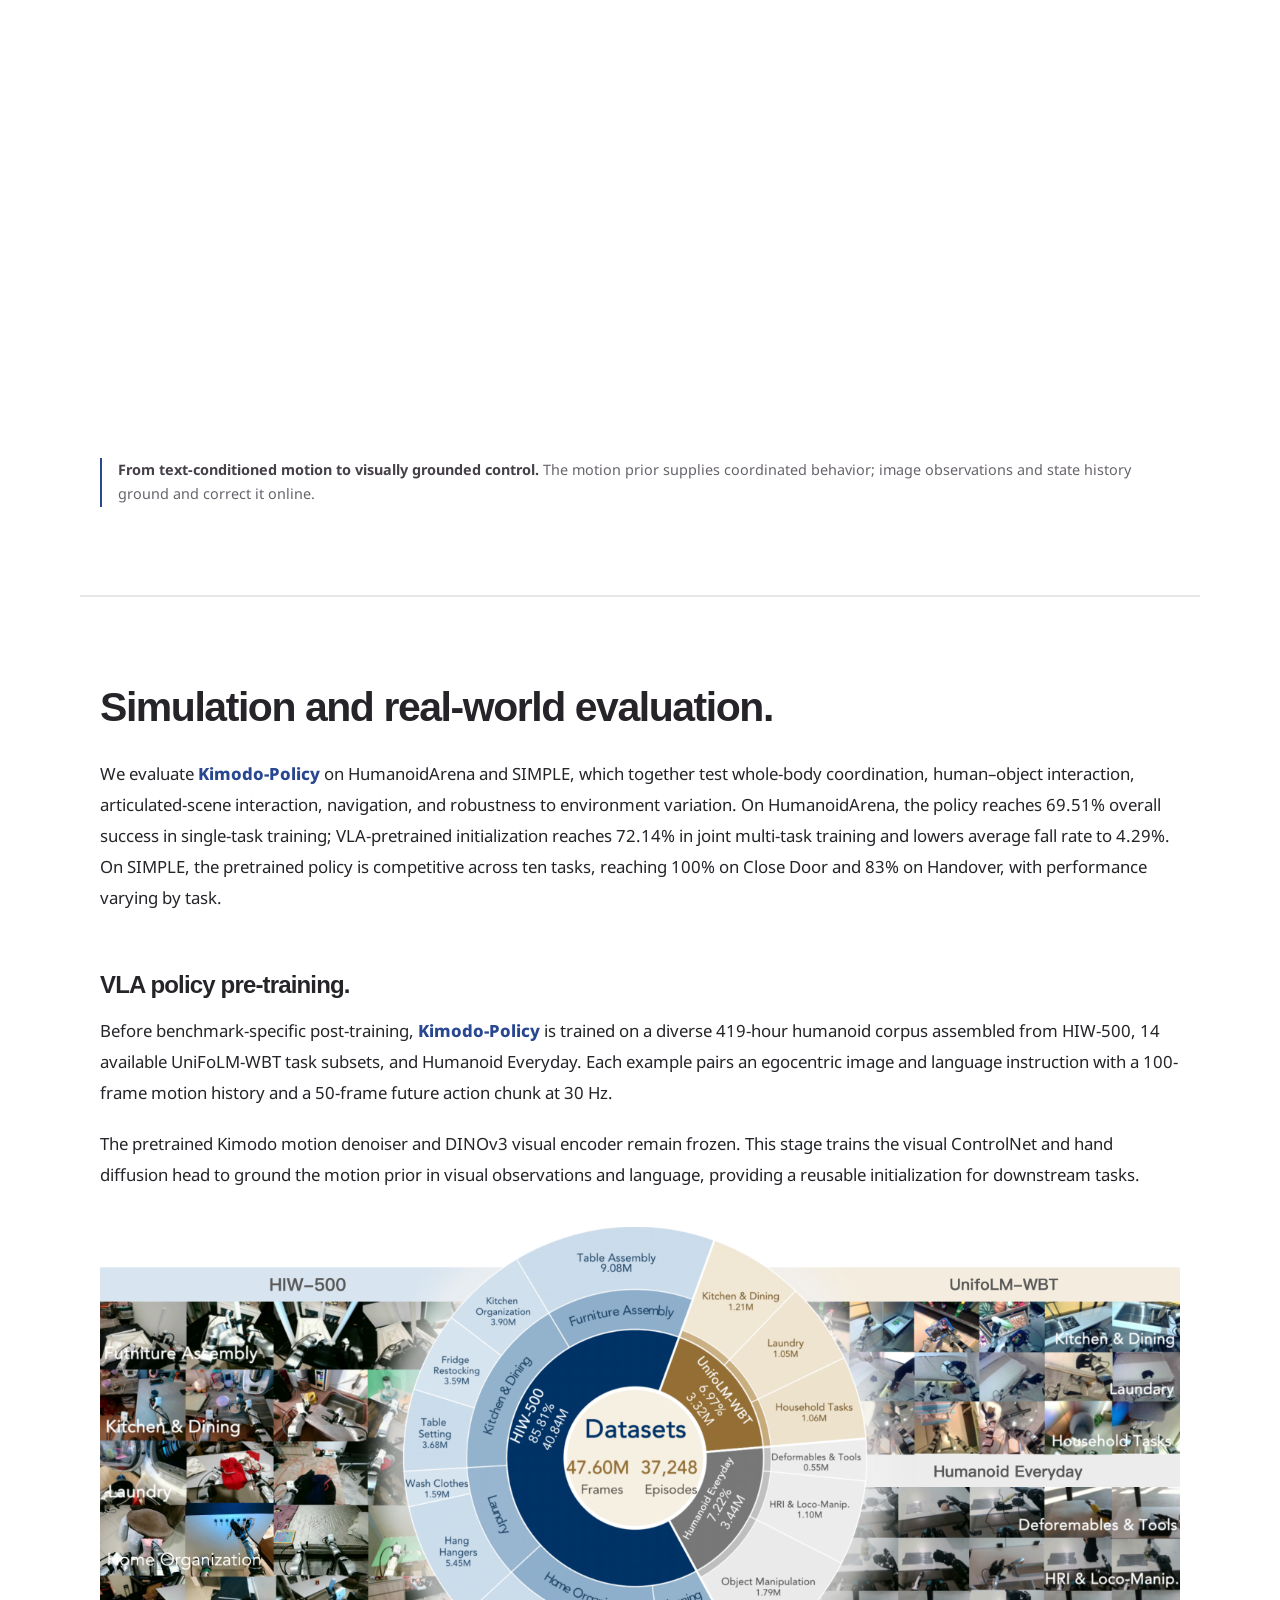
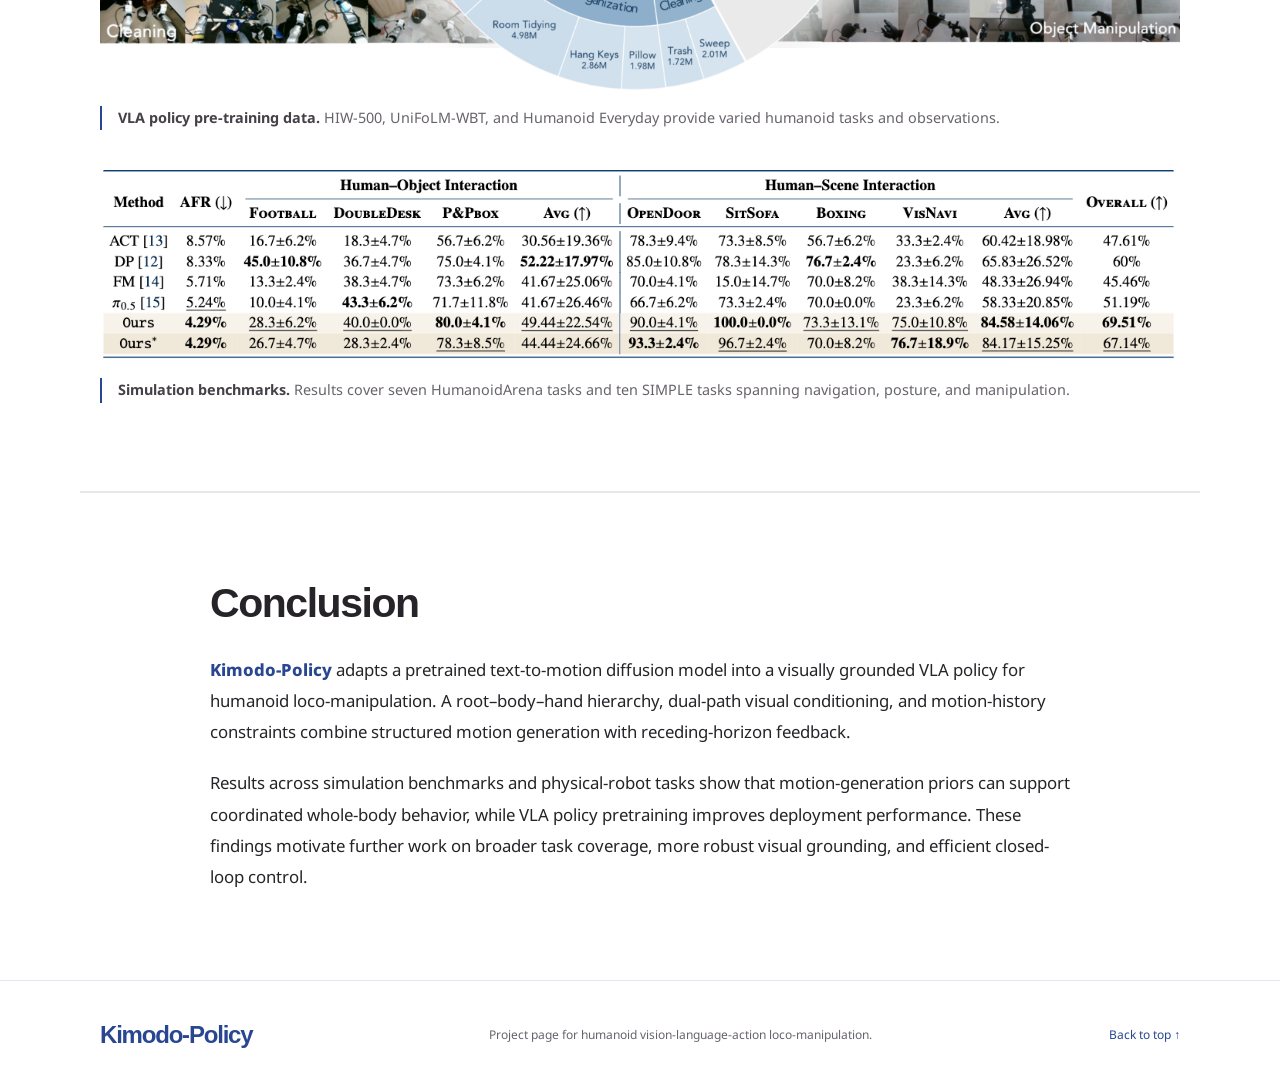
==== commit 7ef028d5: "Link website code and update avatar" ====
--- a/script/index.html
+++ b/script/index.html
@@ -20,8 +20,8 @@
     <!-- 封面素材：最终封面视频准备好后，可在这里用视频元素替换 cover.png。 -->
     <img class="cover-image" src="../figure/cover.png" alt="Unitree humanoid executing a whole-body loco-manipulation sequence">
     <div class="cover-shade"></div>
-    <!-- 实验室标志：替换 hcl.png 可更新封面左上角的 HCL 标志。 -->
-    <a class="lab-logo" href="#top" aria-label="Humanoid Computing Lab"><img src="../figure/hcl.png" alt="Humanoid Computing Lab"></a>
+    <!-- 封面头像：替换 avator.png 可更新左上角头像。 -->
+    <a class="lab-logo" href="#top" aria-label="Kimodo-Policy avatar"><img src="../figure/avator.png" alt="Kimodo-Policy avatar"></a>
     <div class="cover-content">
       <h1 id="project-title">Kimodo-<span class="cover-policy">Policy</span></h1>
       <p class="cover-title">From Text-to-Motion Generators to<br class="desktop-break"> Humanoid Vision-Language-Action Policies</p>
@@ -62,7 +62,7 @@
       <!-- 论文与开源入口：arXiv 当前链接到本地论文 PDF；代码和模型发布后补上正式地址。 -->
       <div class="hero-actions" aria-label="Project links">
         <a class="project-button button-arxiv" href="https://github.com/kimodo-policy/kimodo-policy.github.io/releases/download/web-v1/main_arxiv.copy.pdf" target="_blank" rel="noopener noreferrer"><img class="brand-logo" src="../figure/brand/arxiv.svg" width="22" height="22" alt=""><span>arXiv</span></a>
-        <a class="project-button button-code" role="link" aria-disabled="true" data-link-placeholder><img class="brand-logo" src="../figure/brand/github.svg" width="22" height="22" alt=""><span>Code</span><span class="button-status">Coming soon</span></a>
+        <a class="project-button button-code" href="https://github.com/Yunheng-Wang/kimodo-policy/tree/main" target="_blank" rel="noopener noreferrer"><img class="brand-logo" src="../figure/brand/github.svg" width="22" height="22" alt=""><span>Code</span></a>
         <a class="project-button button-huggingface" role="link" aria-disabled="true" data-link-placeholder><img class="brand-logo" src="../figure/brand/huggingface.svg" width="26" height="26" alt=""><span>Hugging Face</span></a>
       </div>
     </div>
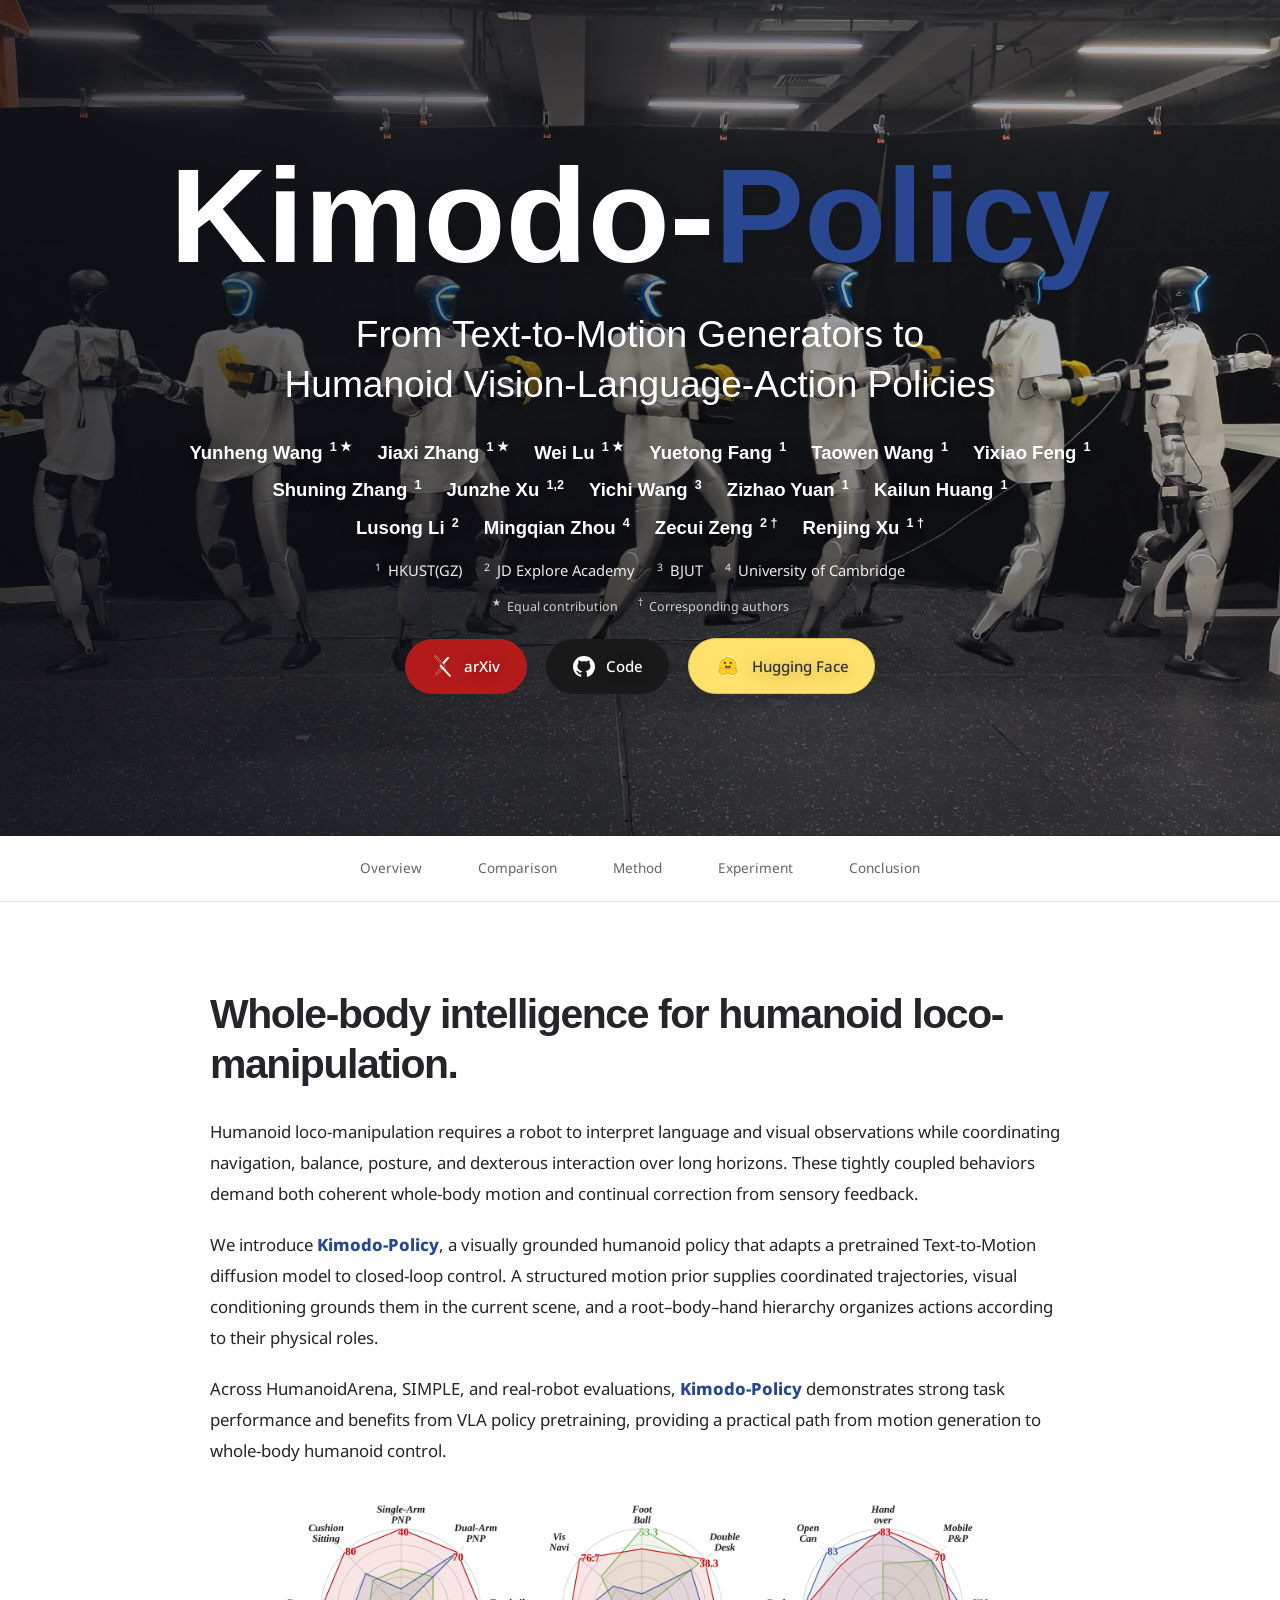
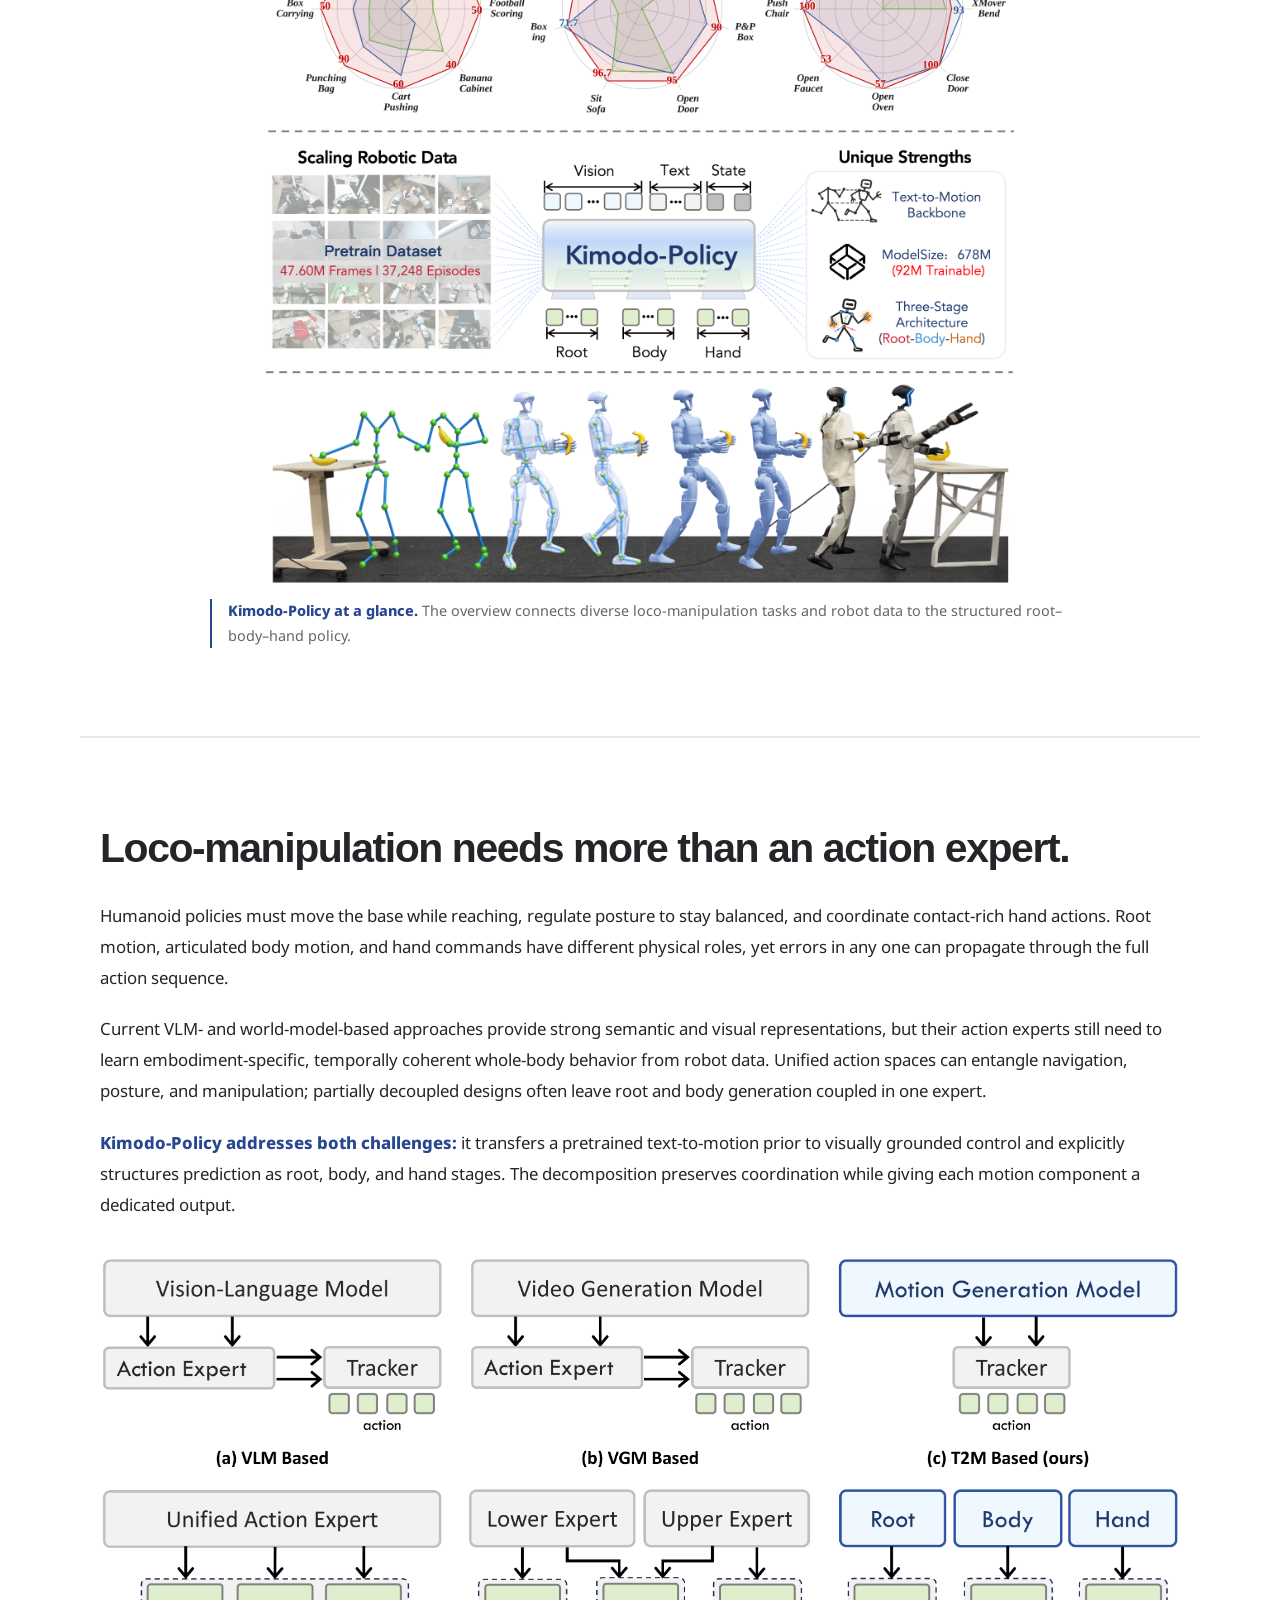
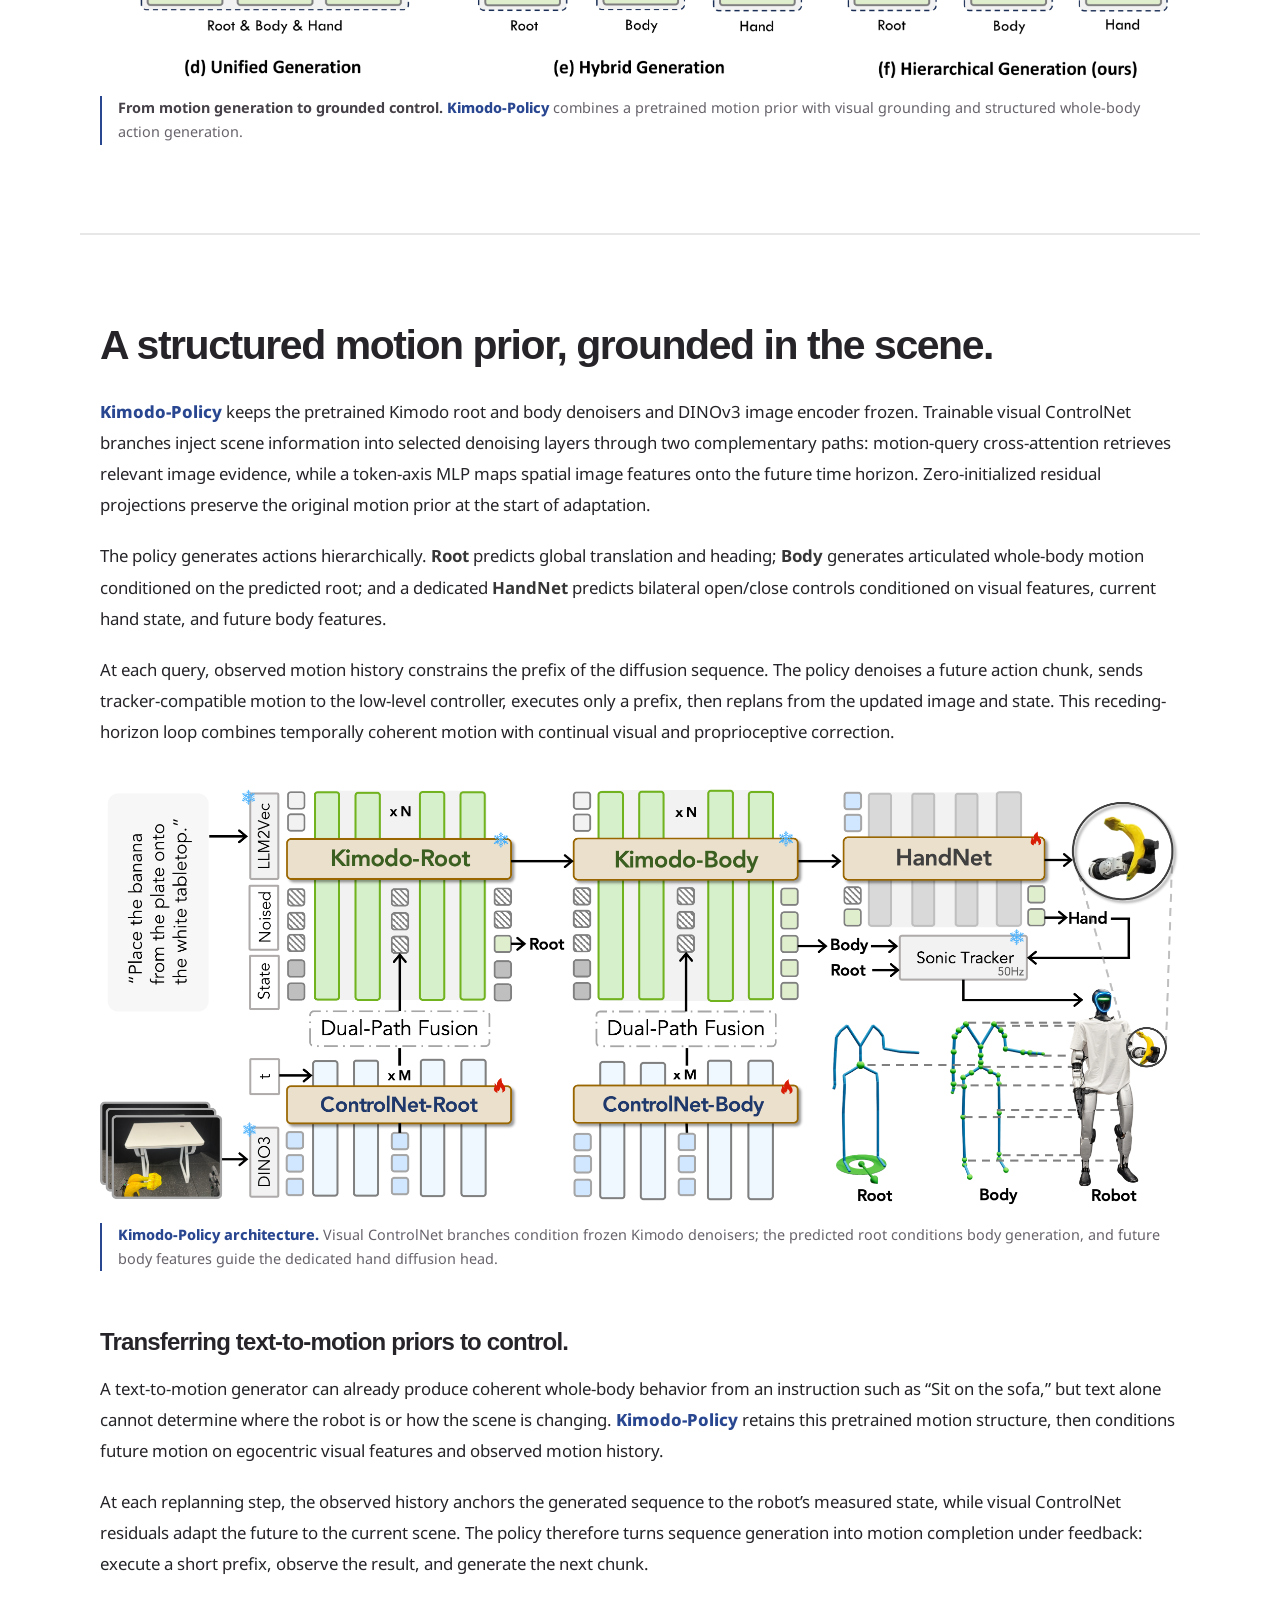
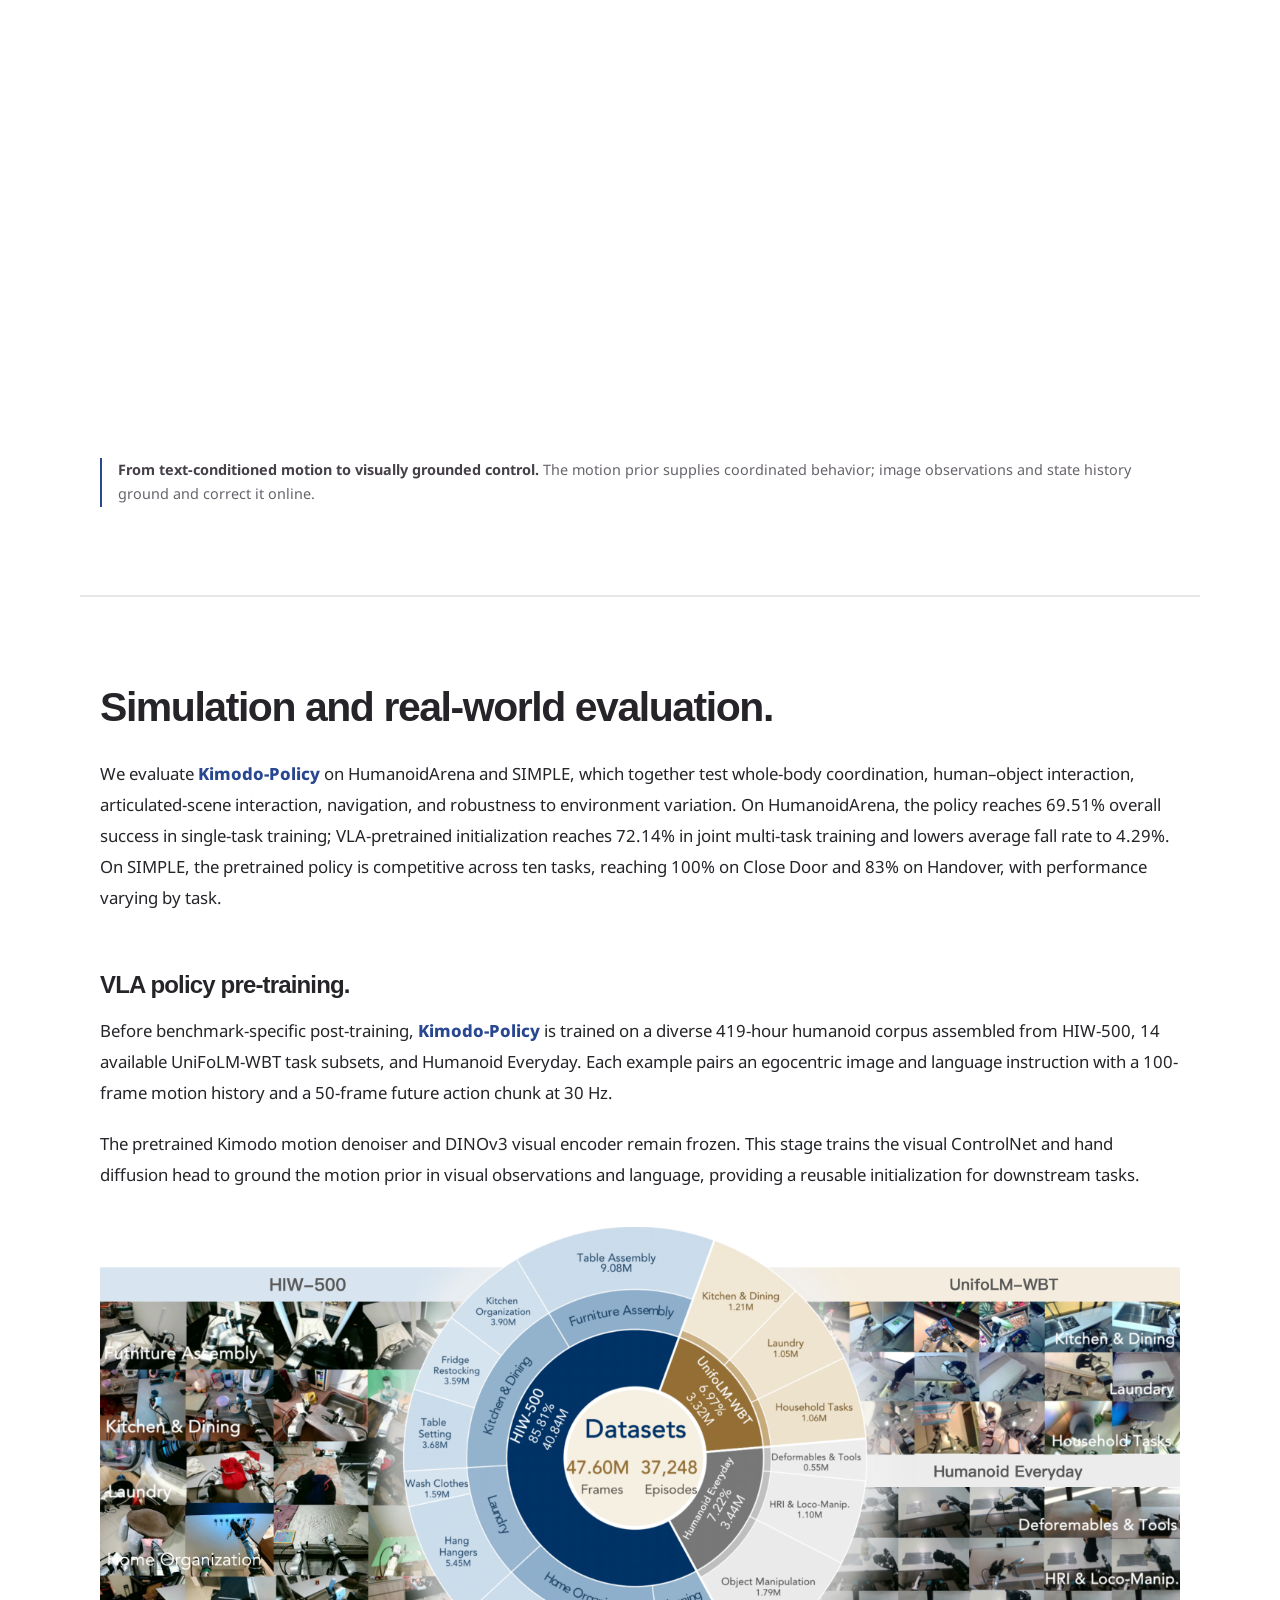
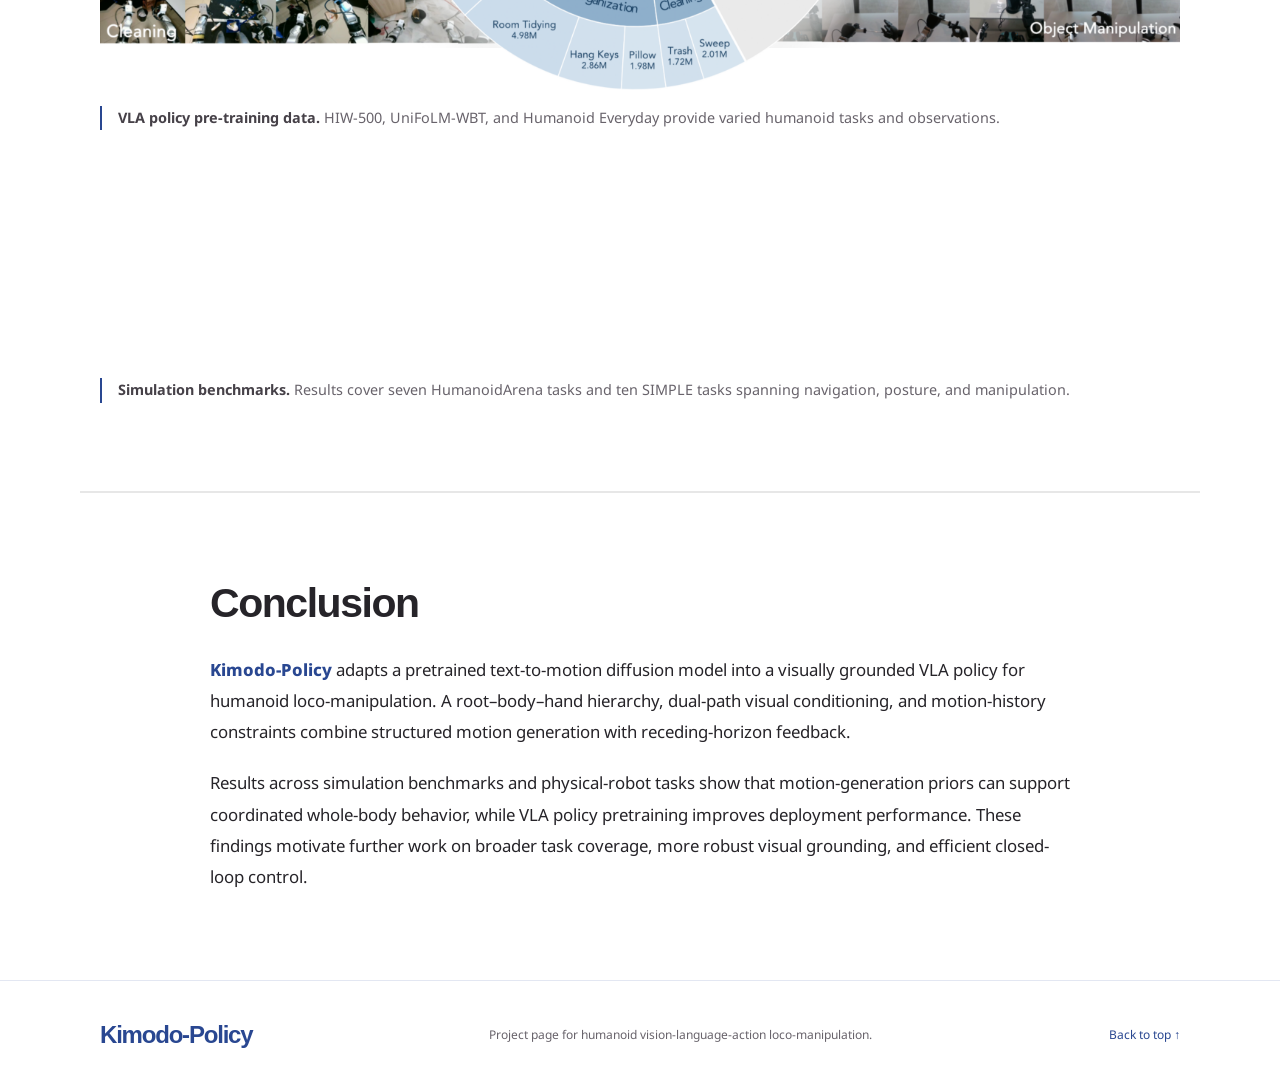
==== commit c2a63e33: "Use avatar as site favicon" ====
--- a/script/index.html
+++ b/script/index.html
@@ -10,7 +10,7 @@
   <link rel="stylesheet" href="./static/css/bulma.min.css">
   <link rel="stylesheet" href="./static/css/index.css">
   <link rel="stylesheet" href="./static/css/kimodo.css">
-  <link rel="icon" type="image/svg+xml" href="../favicon.svg">
+  <link rel="icon" type="image/png" href="../figure/avator.png">
   <script defer src="./static/js/index.js"></script>
 </head>
 <body>
@@ -20,8 +20,6 @@
     <!-- 封面素材：最终封面视频准备好后，可在这里用视频元素替换 cover.png。 -->
     <img class="cover-image" src="../figure/cover.png" alt="Unitree humanoid executing a whole-body loco-manipulation sequence">
     <div class="cover-shade"></div>
-    <!-- 封面头像：替换 avator.png 可更新左上角头像。 -->
-    <a class="lab-logo" href="#top" aria-label="Kimodo-Policy avatar"><img src="../figure/avator.png" alt="Kimodo-Policy avatar"></a>
     <div class="cover-content">
       <h1 id="project-title">Kimodo-<span class="cover-policy">Policy</span></h1>
       <p class="cover-title">From Text-to-Motion Generators to<br class="desktop-break"> Humanoid Vision-Language-Action Policies</p>
--- a/script/static/css/kimodo.css
+++ b/script/static/css/kimodo.css
@@ -42,21 +42,6 @@
 .affiliation sup { margin-right: 3px; font-size: .7em; }
 .author-notes { display: flex; flex-wrap: wrap; justify-content: center; gap: 4px 20px; margin: 12px 0 0; color: #ffffffc7; font-size: clamp(.78rem, .95vw, .88rem); }
 .author-note sup { margin-right: 3px; }
-.lab-logo {
-  position: absolute;
-  z-index: 1;
-  top: 26px;
-  left: 4.5%;
-  display: flex;
-  align-items: center;
-  justify-content: center;
-  width: 116px;
-  height: 52px;
-  padding: 7px 10px;
-  border-radius: 4px;
-  background: rgba(255, 255, 255, .92);
-}
-.lab-logo img { display: block; width: 100%; height: 100%; object-fit: contain; }
 .hero-actions {
   display: flex;
   flex-wrap: wrap;
@@ -188,7 +173,6 @@
   .affiliation-list { gap: 5px 14px; margin-top: 12px; }
   .cover-content { width: 90%; margin: 0 auto; padding: 100px 0 70px; }
   .publication-authors { justify-content: center; }
-  .lab-logo { top: 20px; left: 22px; width: 100px; height: 46px; }
   .hero-actions { gap: 12px; }
   .project-button { min-height: 44px; padding: 10px 20px; }
   .task-grid { grid-template-columns: repeat(2, minmax(0, 1fr)); width: min(820px, calc(100vw - 36px)); gap: 18px 12px; }
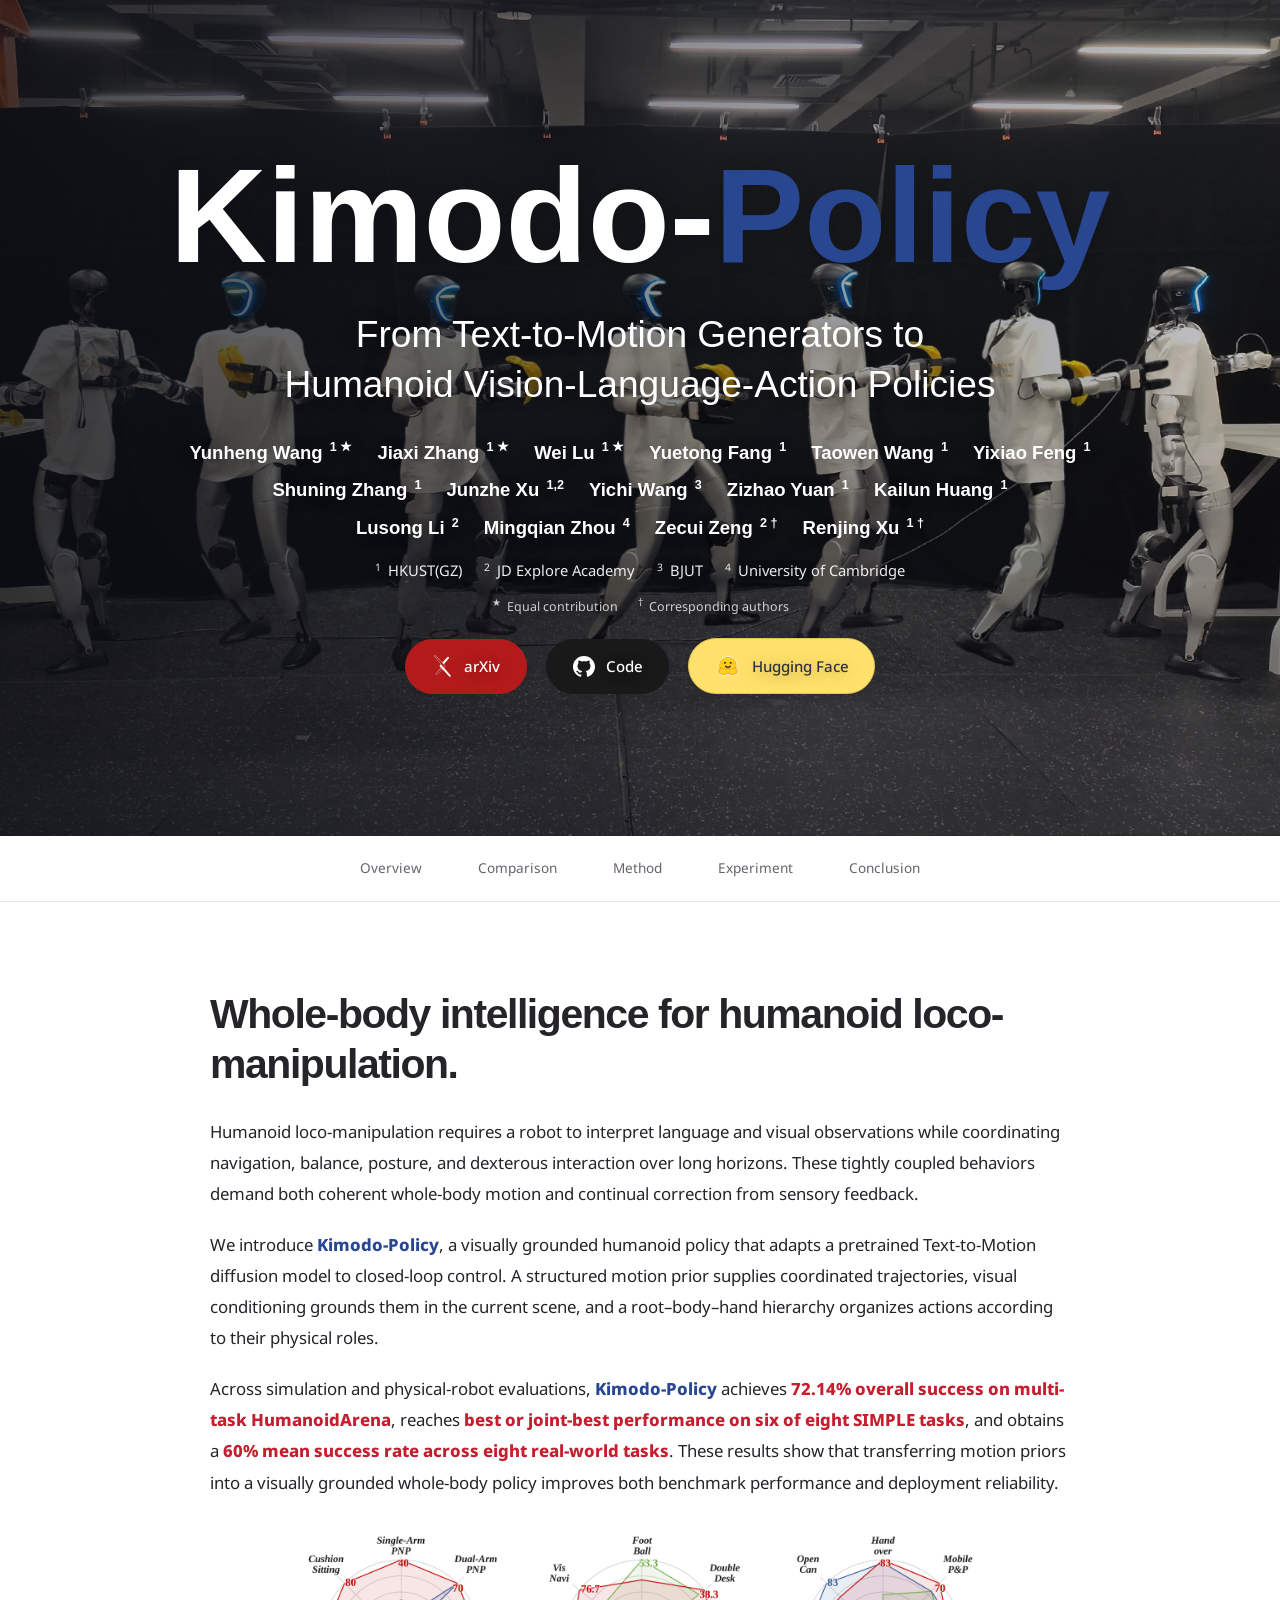
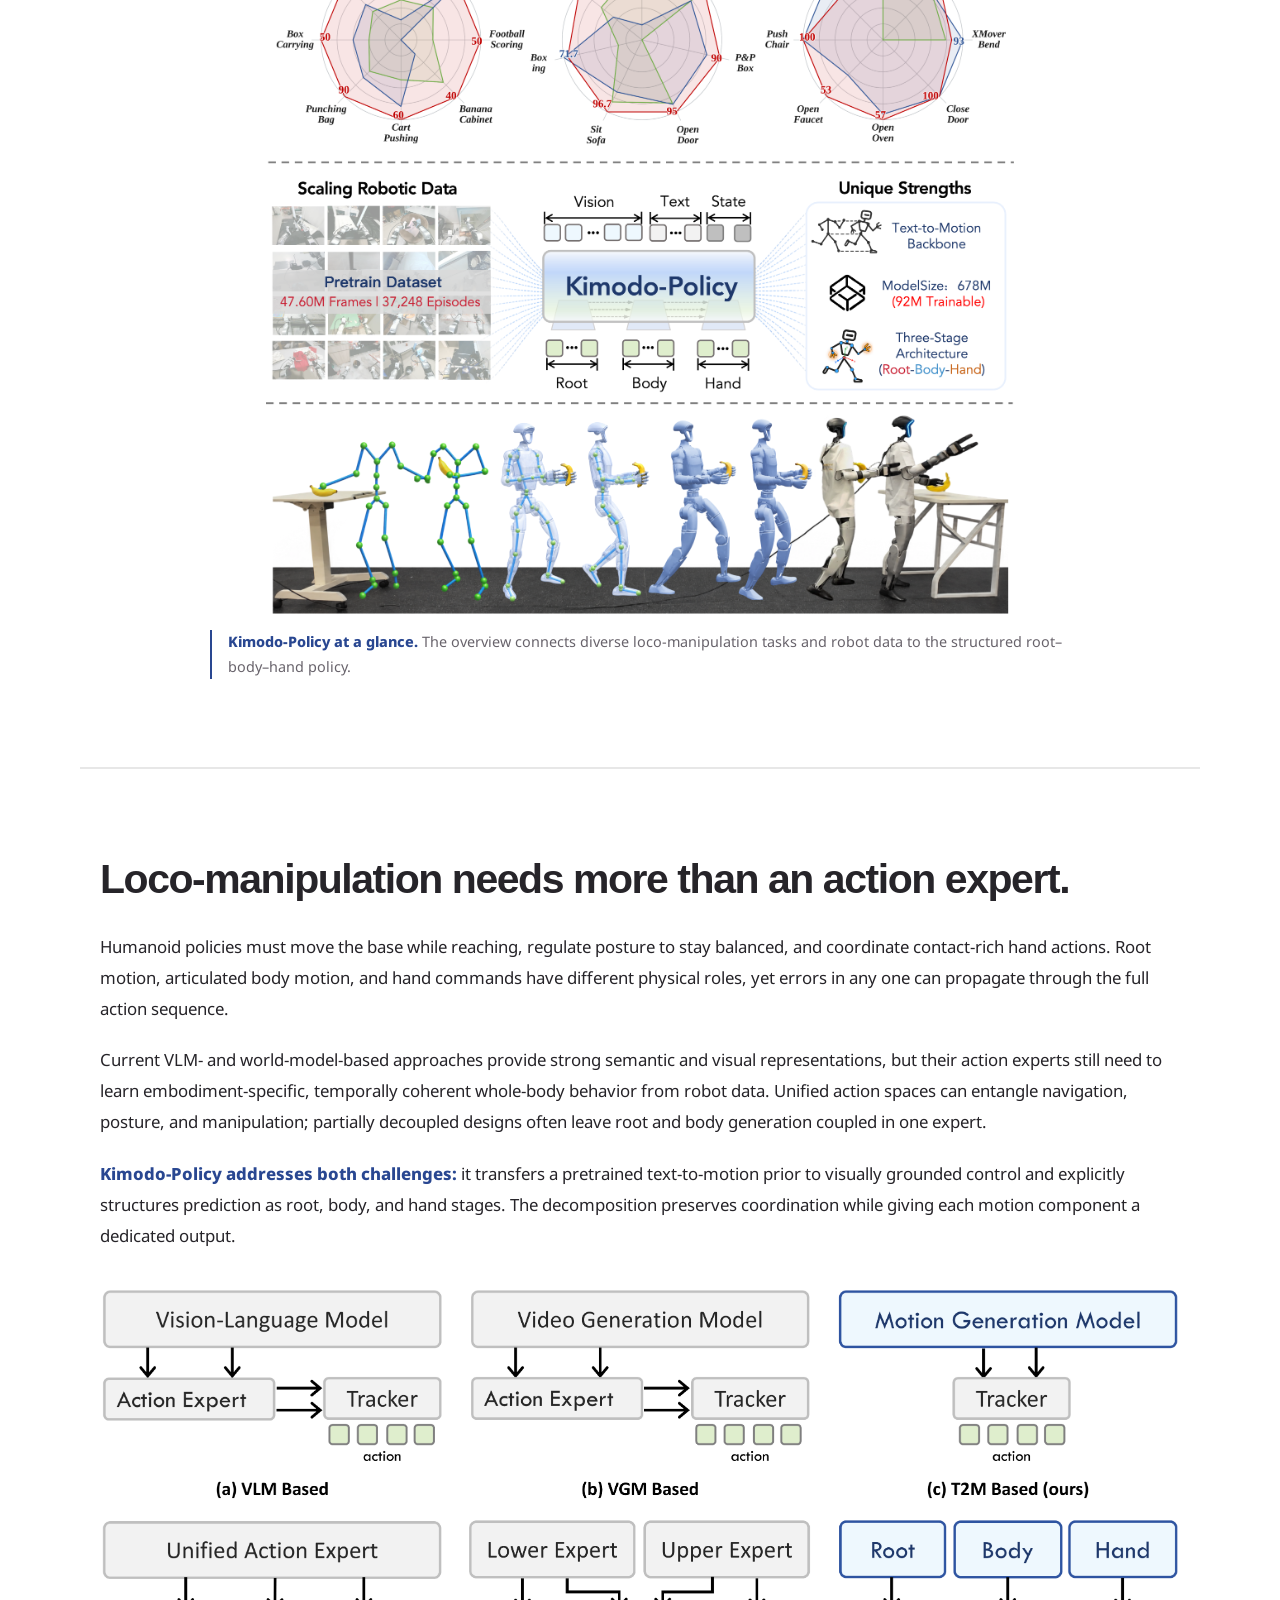
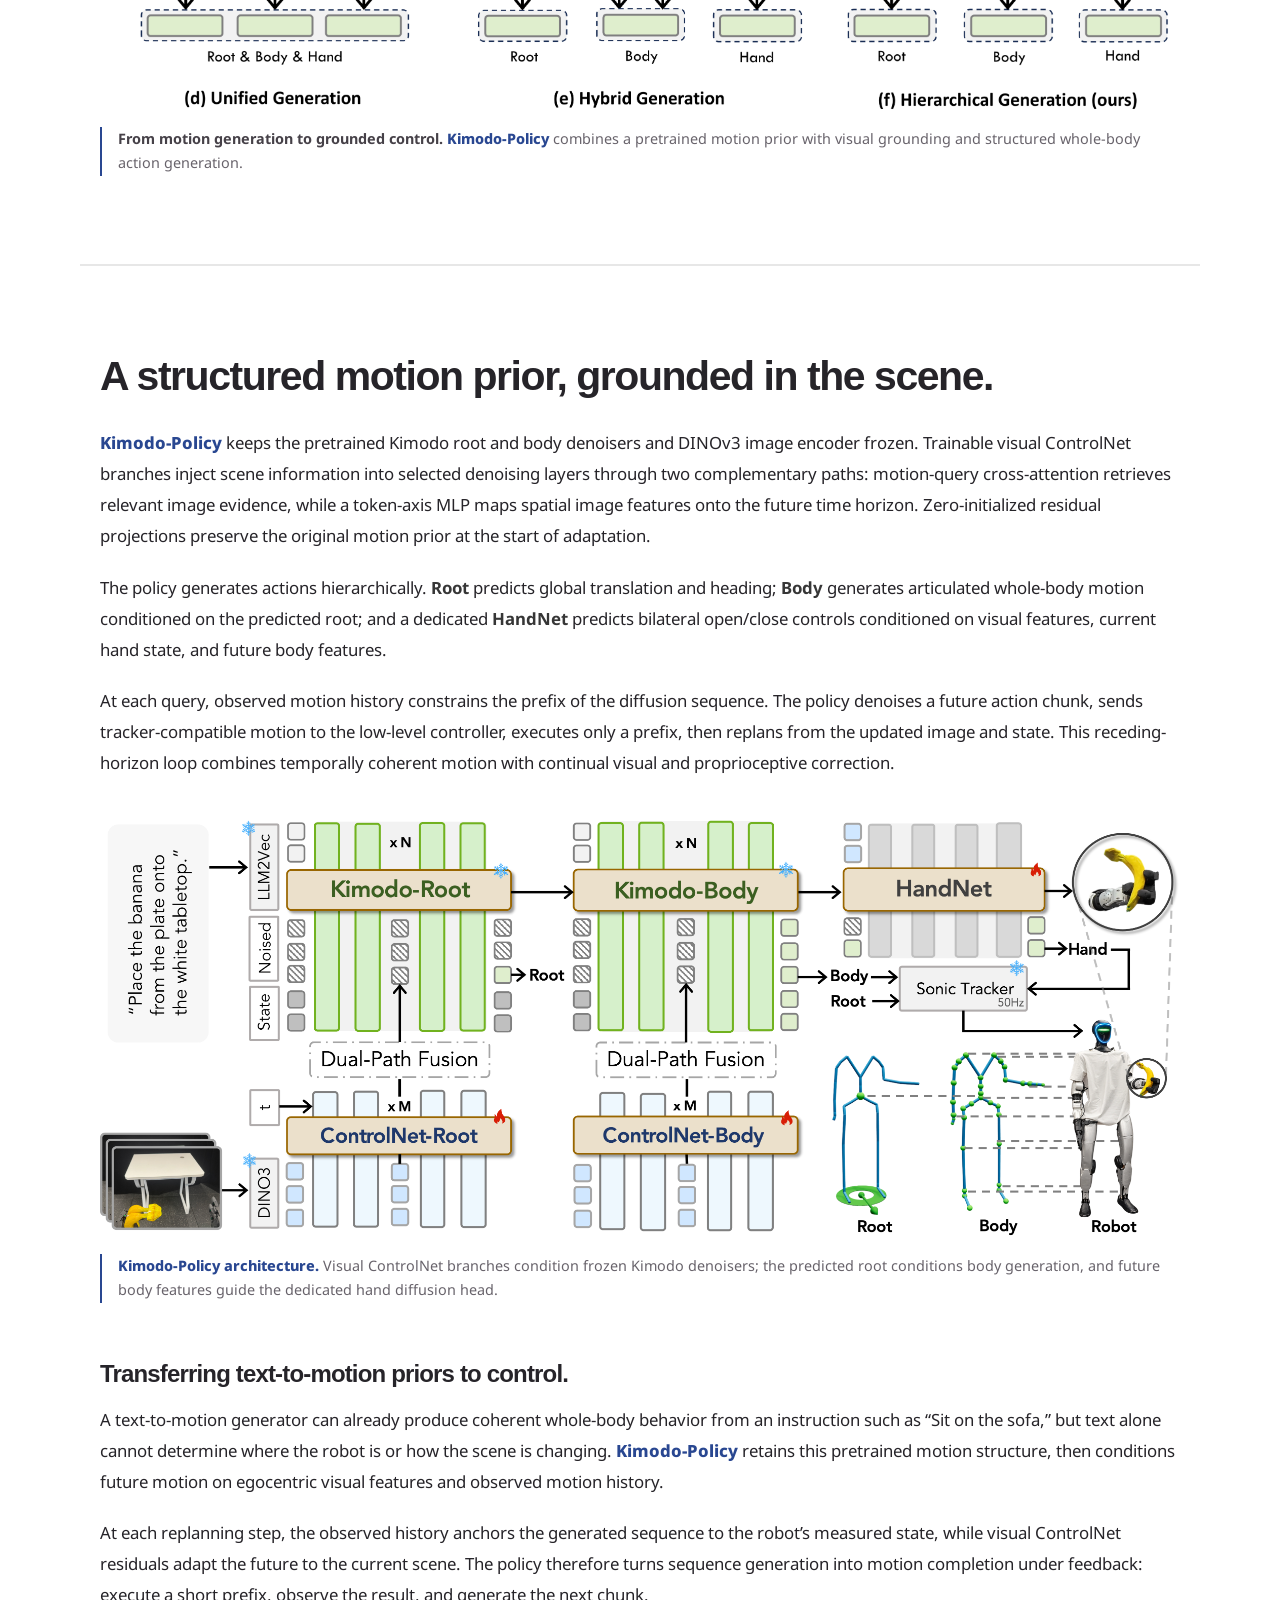
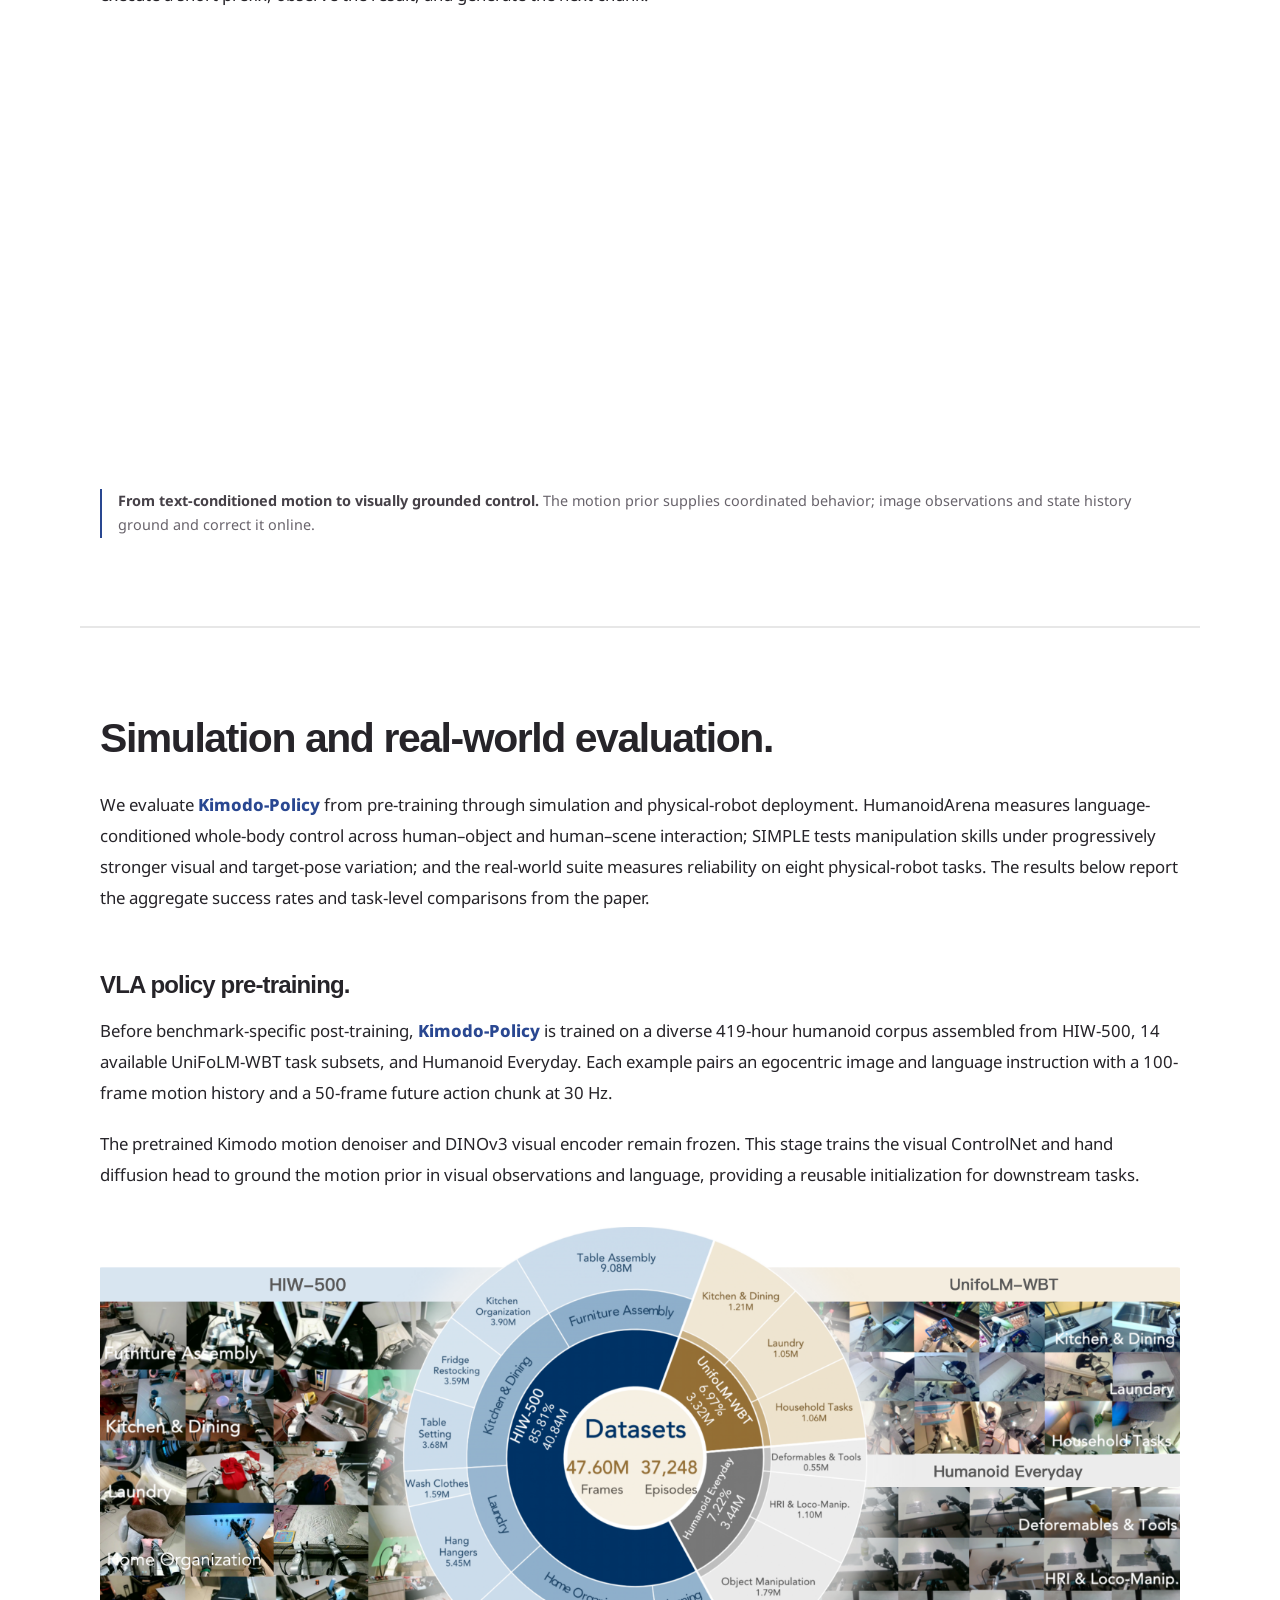
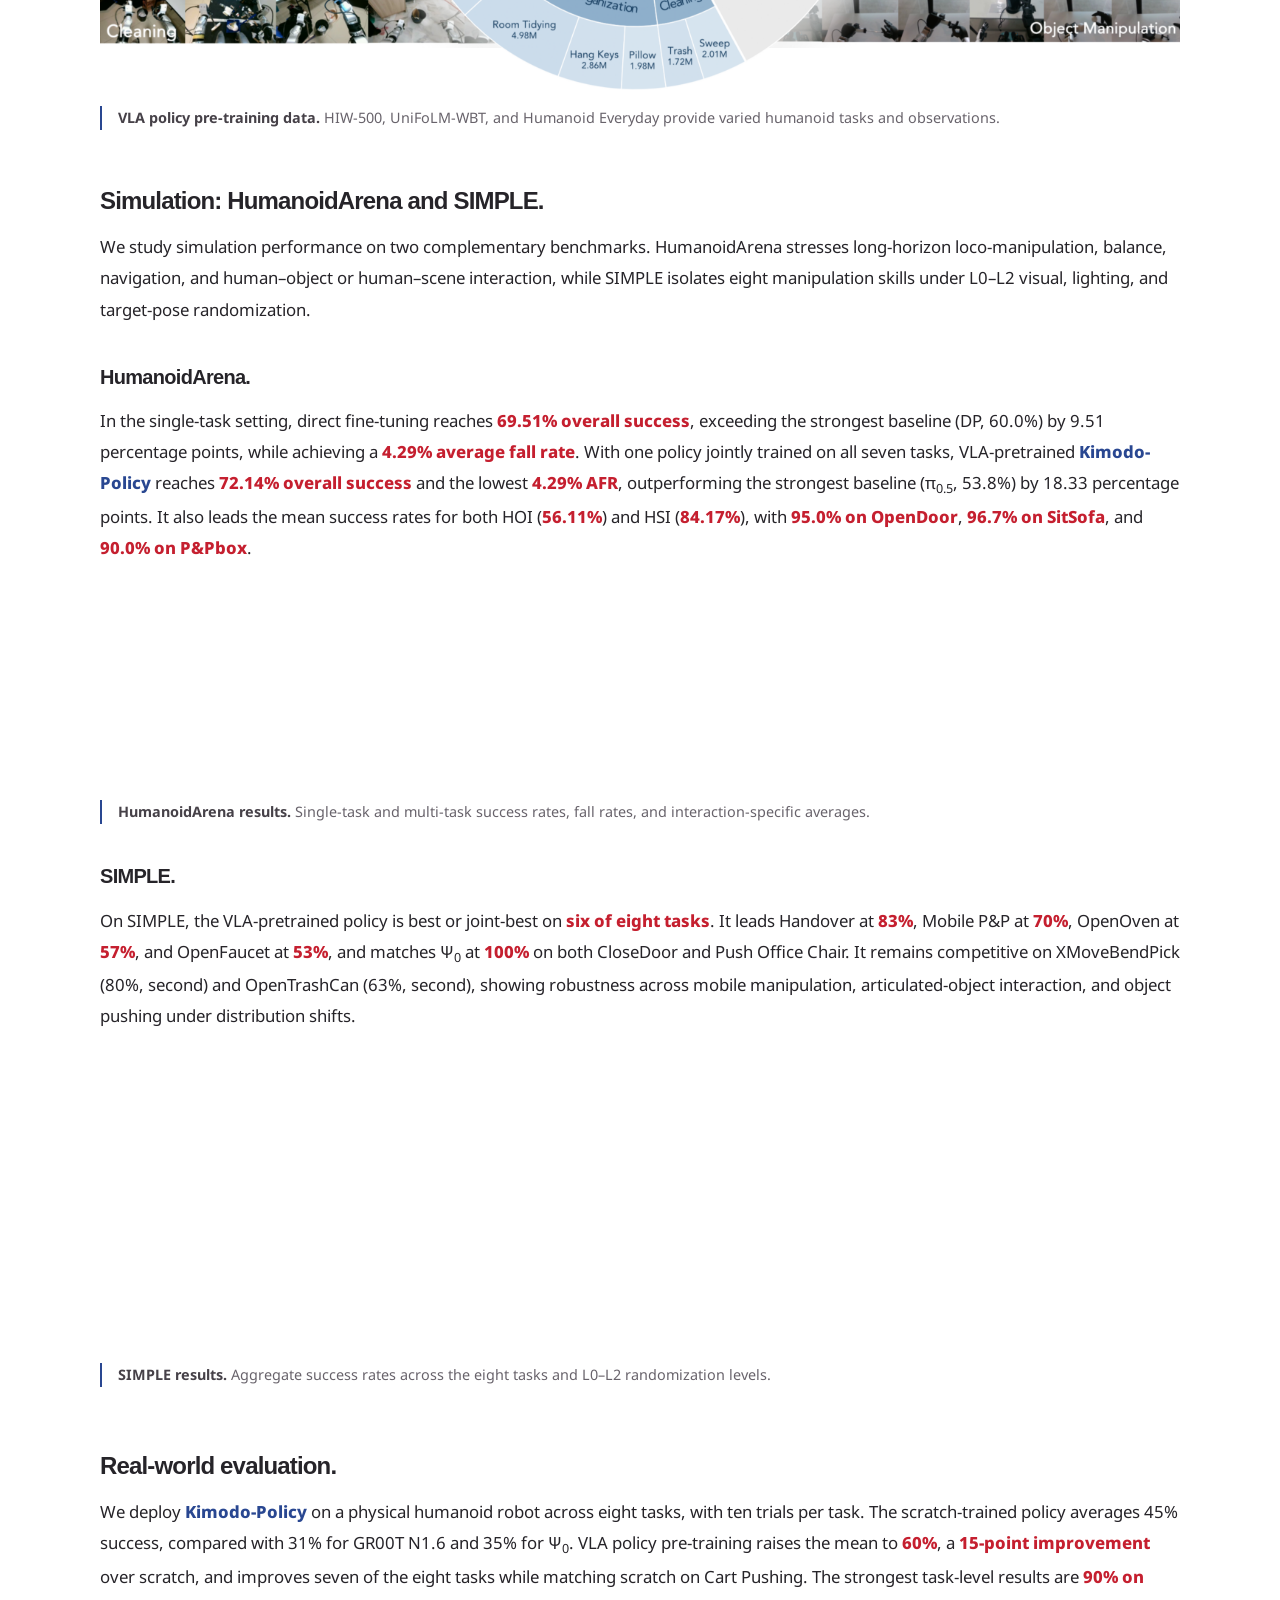
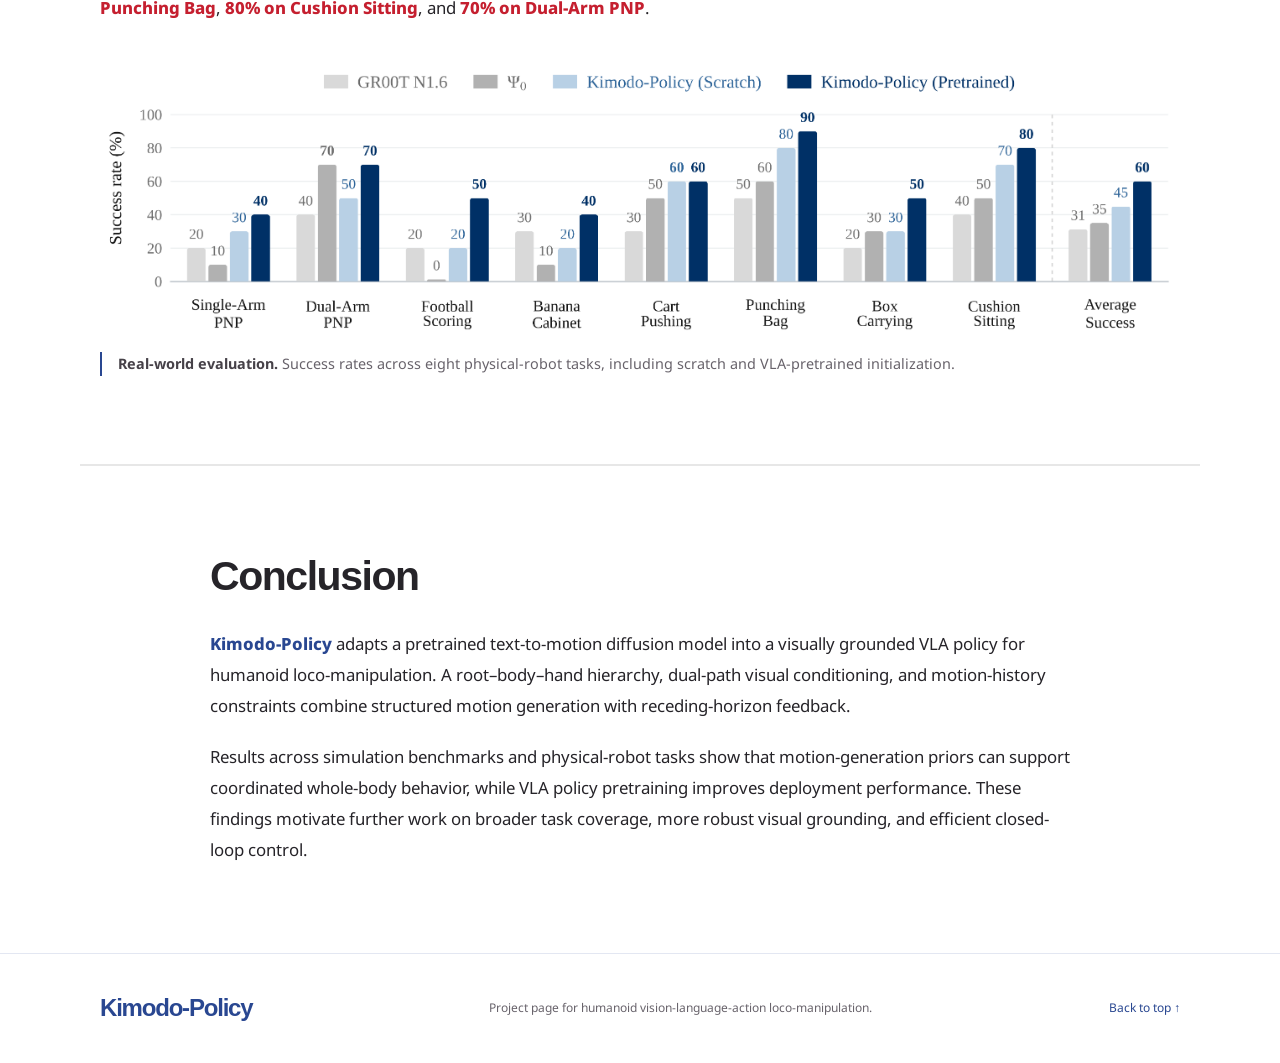
==== commit 3400f0ba: "Publish simulation and real-world evaluation update" ====
--- a/script/index.html
+++ b/script/index.html
@@ -77,7 +77,7 @@
         <!-- 总览文案：可根据项目主页需要单独修改这段简介。 -->
         <p>Humanoid loco-manipulation requires a robot to interpret language and visual observations while coordinating navigation, balance, posture, and dexterous interaction over long horizons. These tightly coupled behaviors demand both coherent whole-body motion and continual correction from sensory feedback.</p>
         <p>We introduce <strong class="accent-text">Kimodo-Policy</strong>, a visually grounded humanoid policy that adapts a pretrained Text-to-Motion diffusion model to closed-loop control. A structured motion prior supplies coordinated trajectories, visual conditioning grounds them in the current scene, and a root–body–hand hierarchy organizes actions according to their physical roles.</p>
-        <p>Across HumanoidArena, SIMPLE, and real-robot evaluations, <strong class="accent-text">Kimodo-Policy</strong> demonstrates strong task performance and benefits from VLA policy pretraining, providing a practical path from motion generation to whole-body humanoid control.</p>
+        <p>Across simulation and physical-robot evaluations, <strong class="accent-text">Kimodo-Policy</strong> achieves <strong class="result-highlight">72.14% overall success on multi-task HumanoidArena</strong>, reaches <strong class="result-highlight">best or joint-best performance on six of eight SIMPLE tasks</strong>, and obtains a <strong class="result-highlight">60% mean success rate across eight real-world tasks</strong>. These results show that transferring motion priors into a visually grounded whole-body policy improves both benchmark performance and deployment reliability.</p>
       </div>
       <!-- 总览配图：使用 overview1.png 展示任务覆盖、预训练数据规模与策略结构；替换图片时保持同一素材路径即可。 -->
       <figure class="paper-figure">
@@ -139,8 +139,8 @@
     <div class="container is-max-desktop">
       <h2 class="title is-3">Simulation and real-world evaluation.</h2>
       <div class="content has-text-justified">
-        <!-- 实验文案：论文指标确定后，请同步更新这里的基准结果概述。 -->
-        <p>We evaluate <strong class="accent-text">Kimodo-Policy</strong> on HumanoidArena and SIMPLE, which together test whole-body coordination, human–object interaction, articulated-scene interaction, navigation, and robustness to environment variation. On HumanoidArena, the policy reaches 69.51% overall success in single-task training; VLA-pretrained initialization reaches 72.14% in joint multi-task training and lowers average fall rate to 4.29%. On SIMPLE, the pretrained policy is competitive across ten tasks, reaching 100% on Close Door and 83% on Handover, with performance varying by task.</p>
+        <!-- 实验总览文案：基准或真机结果更新时，请同步修改本段指标。 -->
+        <p>We evaluate <strong class="accent-text">Kimodo-Policy</strong> from pre-training through simulation and physical-robot deployment. HumanoidArena measures language-conditioned whole-body control across human–object and human–scene interaction; SIMPLE tests manipulation skills under progressively stronger visual and target-pose variation; and the real-world suite measures reliability on eight physical-robot tasks. The results below report the aggregate success rates and task-level comparisons from the paper.</p>
       </div>
       <div class="pretrain-section">
         <h3 class="title is-4">VLA policy pre-training.</h3>
@@ -155,11 +155,53 @@
           <figcaption><strong>VLA policy pre-training data.</strong> HIW-500, UniFoLM-WBT, and Humanoid Everyday provide varied humanoid tasks and observations.</figcaption>
         </figure>
       </div>
-      <!-- 基准配图：替换 humanoidarena.png 即可更新仿真基准结果图。 -->
-      <figure class="paper-figure">
-        <img width="1400" height="253" loading="lazy" decoding="async" src="../figure/humanoidarena.png" alt="HumanoidArena and SIMPLE benchmark results">
-        <figcaption><strong>Simulation benchmarks.</strong> Results cover seven HumanoidArena tasks and ten SIMPLE tasks spanning navigation, posture, and manipulation.</figcaption>
-      </figure>
+
+      <div class="evaluation-subsection">
+        <h3 class="title is-4">Simulation: HumanoidArena and SIMPLE.</h3>
+        <div class="content has-text-justified">
+          <!-- 仿真总览文案：更新 HumanoidArena 或 SIMPLE 表格时，请同步修改这里的说明。 -->
+          <p>We study simulation performance on two complementary benchmarks. HumanoidArena stresses long-horizon loco-manipulation, balance, navigation, and human–object or human–scene interaction, while SIMPLE isolates eight manipulation skills under L0–L2 visual, lighting, and target-pose randomization.</p>
+        </div>
+
+        <div class="evaluation-subsection">
+          <h4 class="title is-5">HumanoidArena.</h4>
+          <div class="content has-text-justified">
+            <!-- HumanoidArena 结果文案：替换表格图片或更新论文结果时，请在此同步数字。 -->
+            <p>In the single-task setting, direct fine-tuning reaches <strong class="result-highlight">69.51% overall success</strong>, exceeding the strongest baseline (DP, 60.0%) by 9.51 percentage points, while achieving a <strong class="result-highlight">4.29% average fall rate</strong>. With one policy jointly trained on all seven tasks, VLA-pretrained <strong class="accent-text">Kimodo-Policy</strong> reaches <strong class="result-highlight">72.14% overall success</strong> and the lowest <strong class="result-highlight">4.29% AFR</strong>, outperforming the strongest baseline (π<sub>0.5</sub>, 53.8%) by 18.33 percentage points. It also leads the mean success rates for both HOI (<strong class="result-highlight">56.11%</strong>) and HSI (<strong class="result-highlight">84.17%</strong>), with <strong class="result-highlight">95.0% on OpenDoor</strong>, <strong class="result-highlight">96.7% on SitSofa</strong>, and <strong class="result-highlight">90.0% on P&amp;Pbox</strong>.</p>
+          </div>
+          <!-- HumanoidArena 表格配图：手动替换 /data/local-data/data/code/yunhengwang/paper/web/figure/humanoidarena.png。 -->
+          <figure class="paper-figure result-figure">
+            <img width="1400" height="253" loading="lazy" decoding="async" src="../figure/humanoidarena.png" alt="HumanoidArena benchmark results">
+            <figcaption><strong>HumanoidArena results.</strong> Single-task and multi-task success rates, fall rates, and interaction-specific averages.</figcaption>
+          </figure>
+        </div>
+
+        <div class="evaluation-subsection">
+          <h4 class="title is-5">SIMPLE.</h4>
+          <div class="content has-text-justified">
+            <!-- SIMPLE 结果文案：任务或成功率更新时，请在此同步修改数字。 -->
+            <p>On SIMPLE, the VLA-pretrained policy is best or joint-best on <strong class="result-highlight">six of eight tasks</strong>. It leads Handover at <strong class="result-highlight">83%</strong>, Mobile P&amp;P at <strong class="result-highlight">70%</strong>, OpenOven at <strong class="result-highlight">57%</strong>, and OpenFaucet at <strong class="result-highlight">53%</strong>, and matches Ψ<sub>0</sub> at <strong class="result-highlight">100%</strong> on both CloseDoor and Push Office Chair. It remains competitive on XMoveBendPick (80%, second) and OpenTrashCan (63%, second), showing robustness across mobile manipulation, articulated-object interaction, and object pushing under distribution shifts.</p>
+          </div>
+          <!-- SIMPLE 表格配图：手动替换 /data/local-data/data/code/yunhengwang/paper/web/figure/simpletable.png。 -->
+          <figure class="paper-figure result-figure">
+            <img width="1279" height="343" loading="lazy" decoding="async" src="../figure/simpletable.png" alt="SIMPLE benchmark results">
+            <figcaption><strong>SIMPLE results.</strong> Aggregate success rates across the eight tasks and L0–L2 randomization levels.</figcaption>
+          </figure>
+        </div>
+      </div>
+
+      <div class="evaluation-subsection realworld-evaluation">
+        <h3 class="title is-4">Real-world evaluation.</h3>
+        <div class="content has-text-justified">
+          <!-- 真机结果文案：更新真实机器人表格时，请在此同步修改说明和指标。 -->
+          <p>We deploy <strong class="accent-text">Kimodo-Policy</strong> on a physical humanoid robot across eight tasks, with ten trials per task. The scratch-trained policy averages 45% success, compared with 31% for GR00T N1.6 and 35% for Ψ<sub>0</sub>. VLA policy pre-training raises the mean to <strong class="result-highlight">60%</strong>, a <strong class="result-highlight">15-point improvement</strong> over scratch, and improves seven of the eight tasks while matching scratch on Cart Pushing. The strongest task-level results are <strong class="result-highlight">90% on Punching Bag</strong>, <strong class="result-highlight">80% on Cushion Sitting</strong>, and <strong class="result-highlight">70% on Dual-Arm PNP</strong>.</p>
+        </div>
+        <!-- 真机结果表格配图：手动替换 /data/local-data/data/code/yunhengwang/paper/web/figure/realworldtable.png。 -->
+        <figure class="paper-figure result-figure">
+          <img width="1288" height="342" loading="lazy" decoding="async" src="../figure/realworldtable.png" alt="Real-world humanoid evaluation results">
+          <figcaption><strong>Real-world evaluation.</strong> Success rates across eight physical-robot tasks, including scratch and VLA-pretrained initialization.</figcaption>
+        </figure>
+      </div>
 
     </div>
   </section>
--- a/script/static/css/kimodo.css
+++ b/script/static/css/kimodo.css
@@ -94,6 +94,7 @@
   transform: translateX(-50%);
 }
 .accent-text, .tango-name { color: #294791 !important; font-weight: 800 !important; }
+.result-highlight { color: #c51f2f; font-weight: 800; }
 .section-nav a:hover, .section-nav a[aria-current] {
   color: #294791;
   border-bottom-color: #294791;
@@ -162,6 +163,12 @@
 .deployment-figure img { max-height: 440px; }
 .method-transfer, .pretrain-section { margin-top: 3.5rem; }
 .method-transfer > .title, .pretrain-section > .title { margin-bottom: 1rem; }
+.evaluation-subsection { margin-top: 3.5rem; }
+.evaluation-subsection > .title { margin-bottom: 1rem; }
+.evaluation-subsection .evaluation-subsection { margin-top: 2.5rem; }
+.result-figure { margin-top: 1.6rem; }
+.result-figure img { width: 100%; height: auto; }
+.realworld-evaluation { margin-top: 4rem; }
 .site-footer { border-top-color: var(--line); }
 @media (max-width: 768px) {
   .cover { min-height: max(720px, calc(100svh - 58px)); }
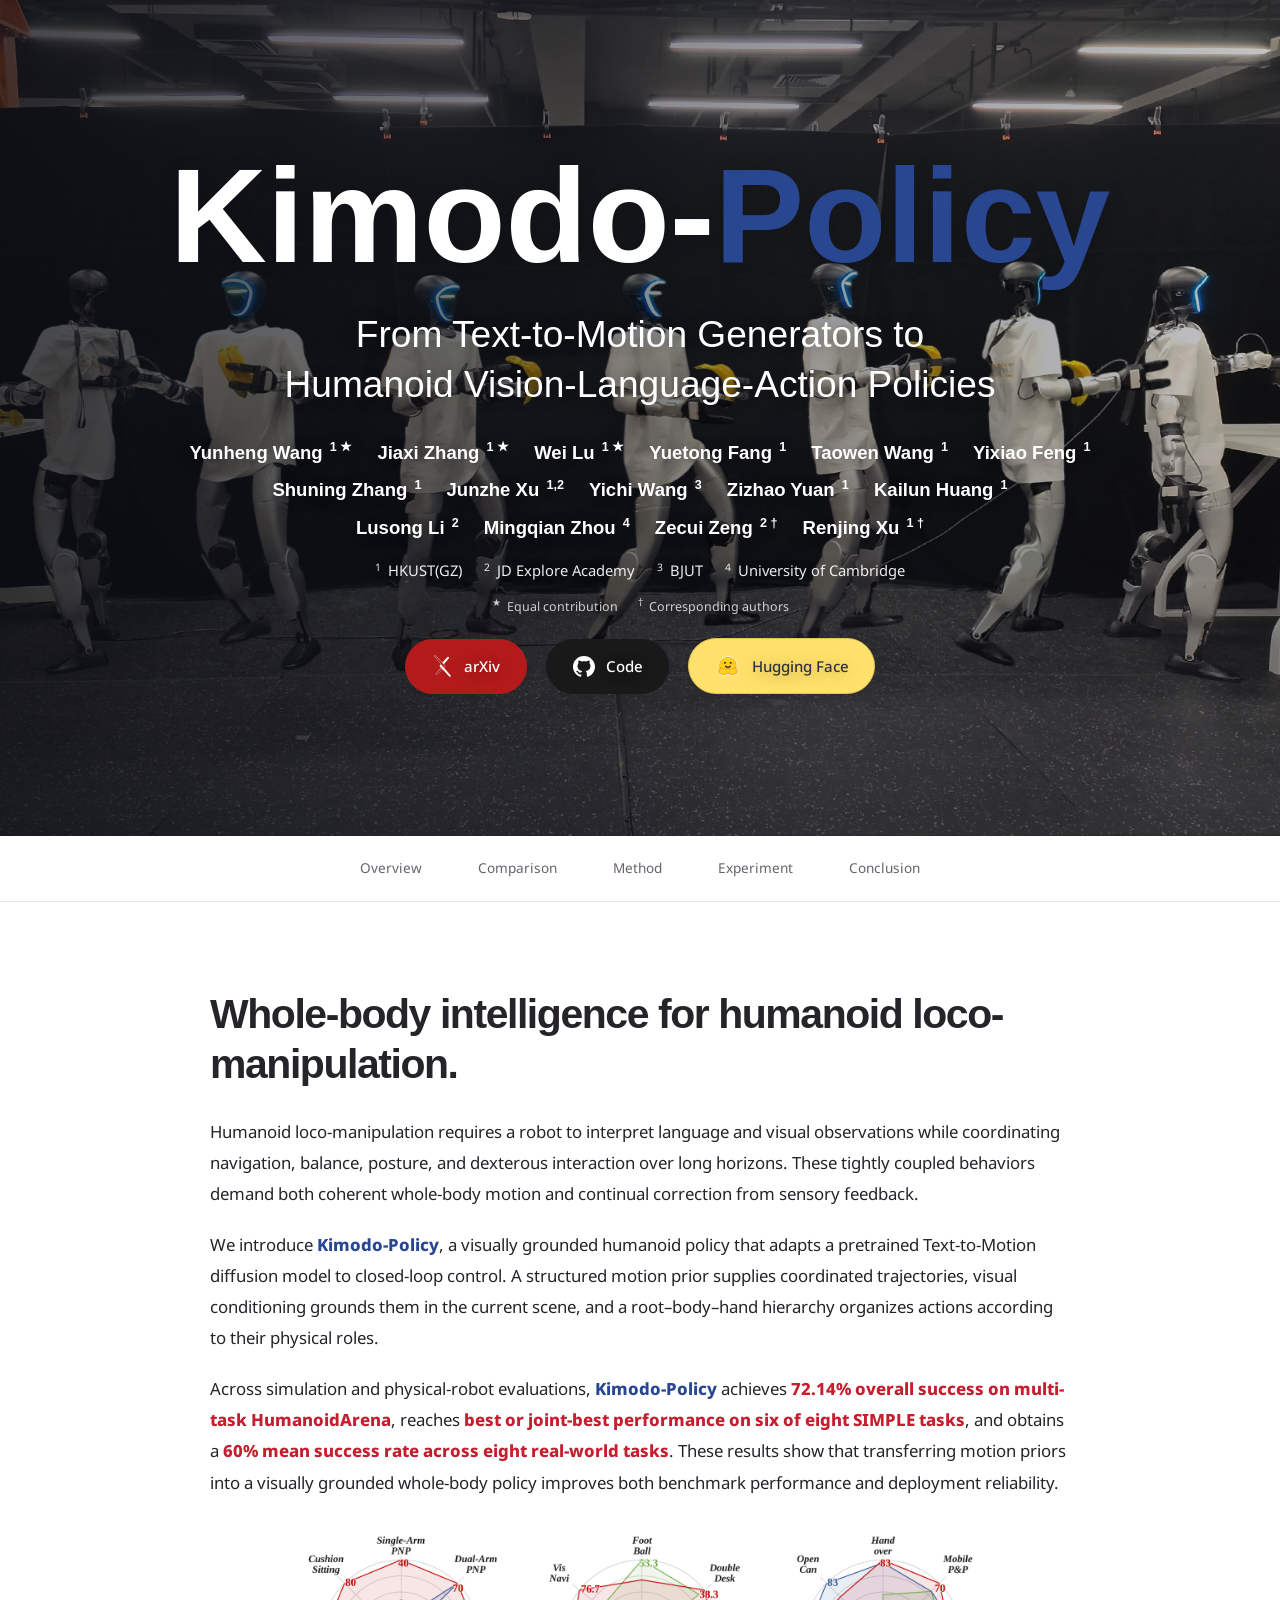
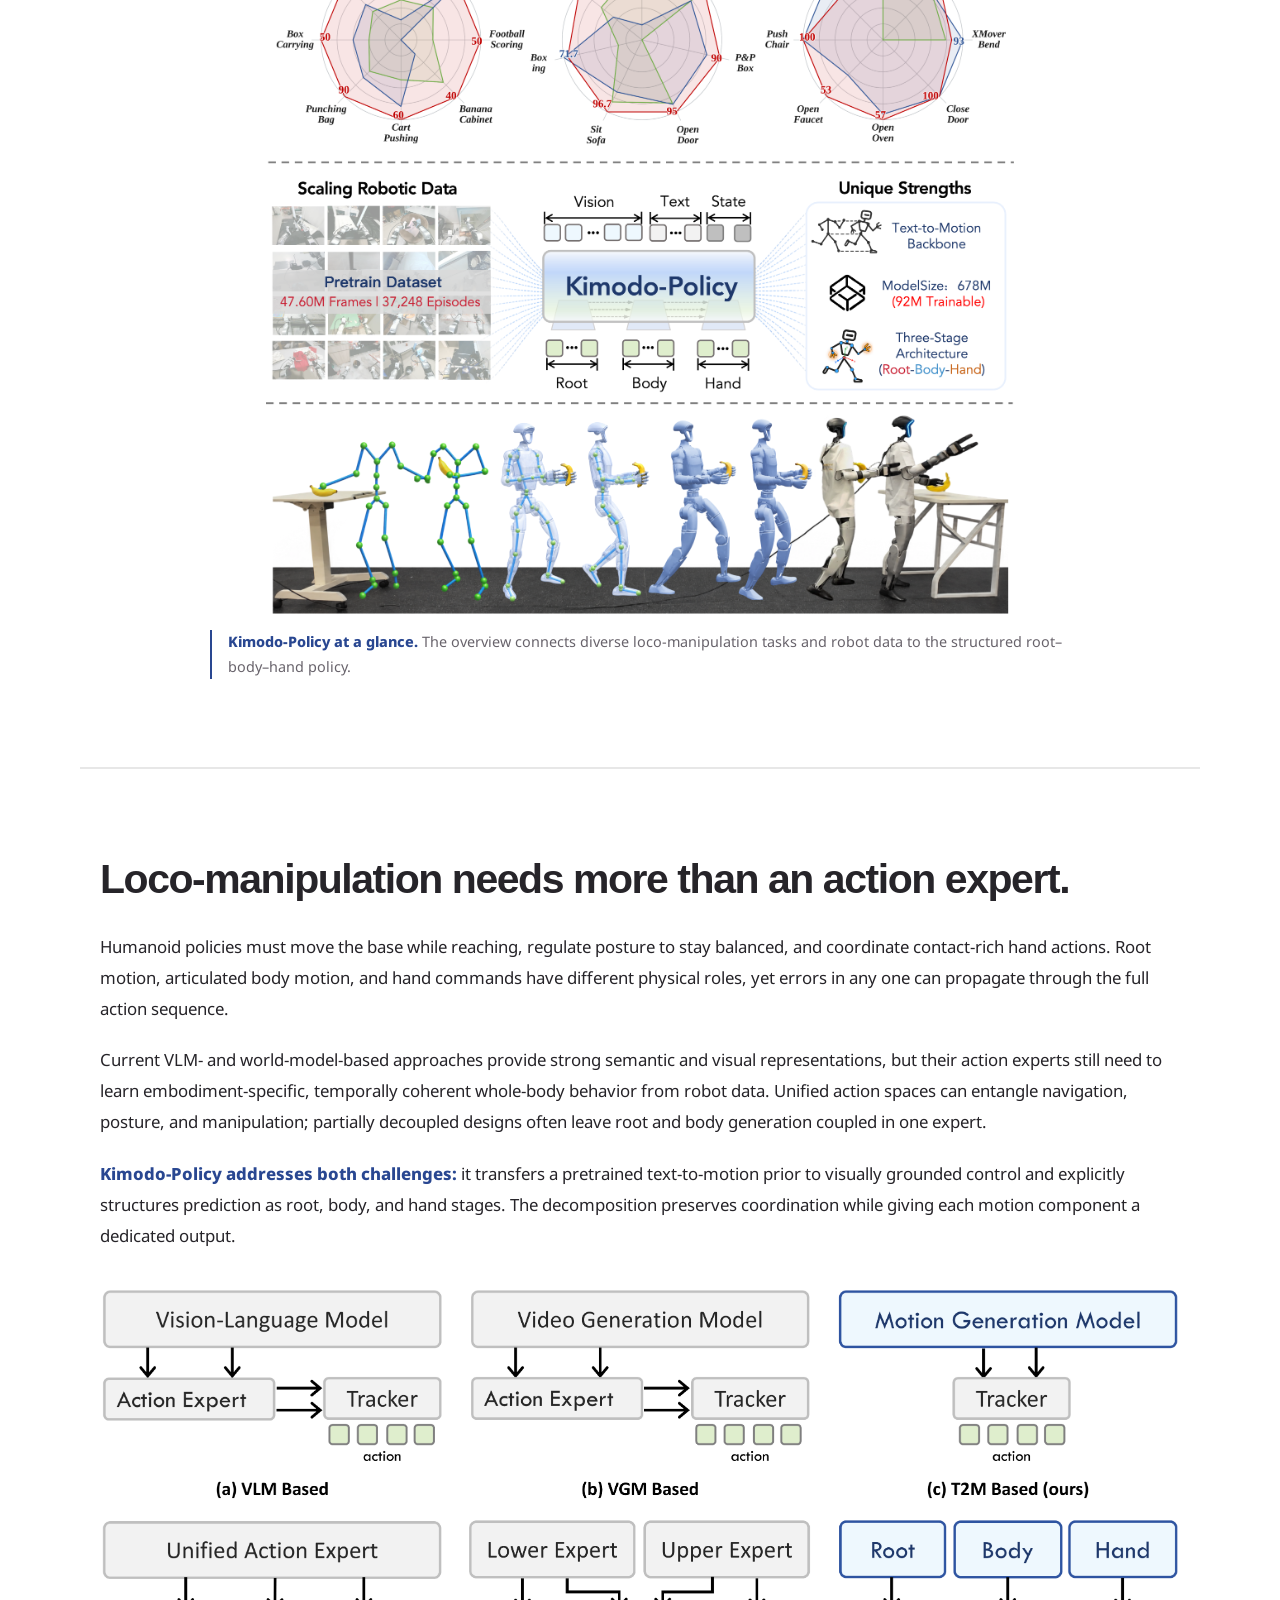
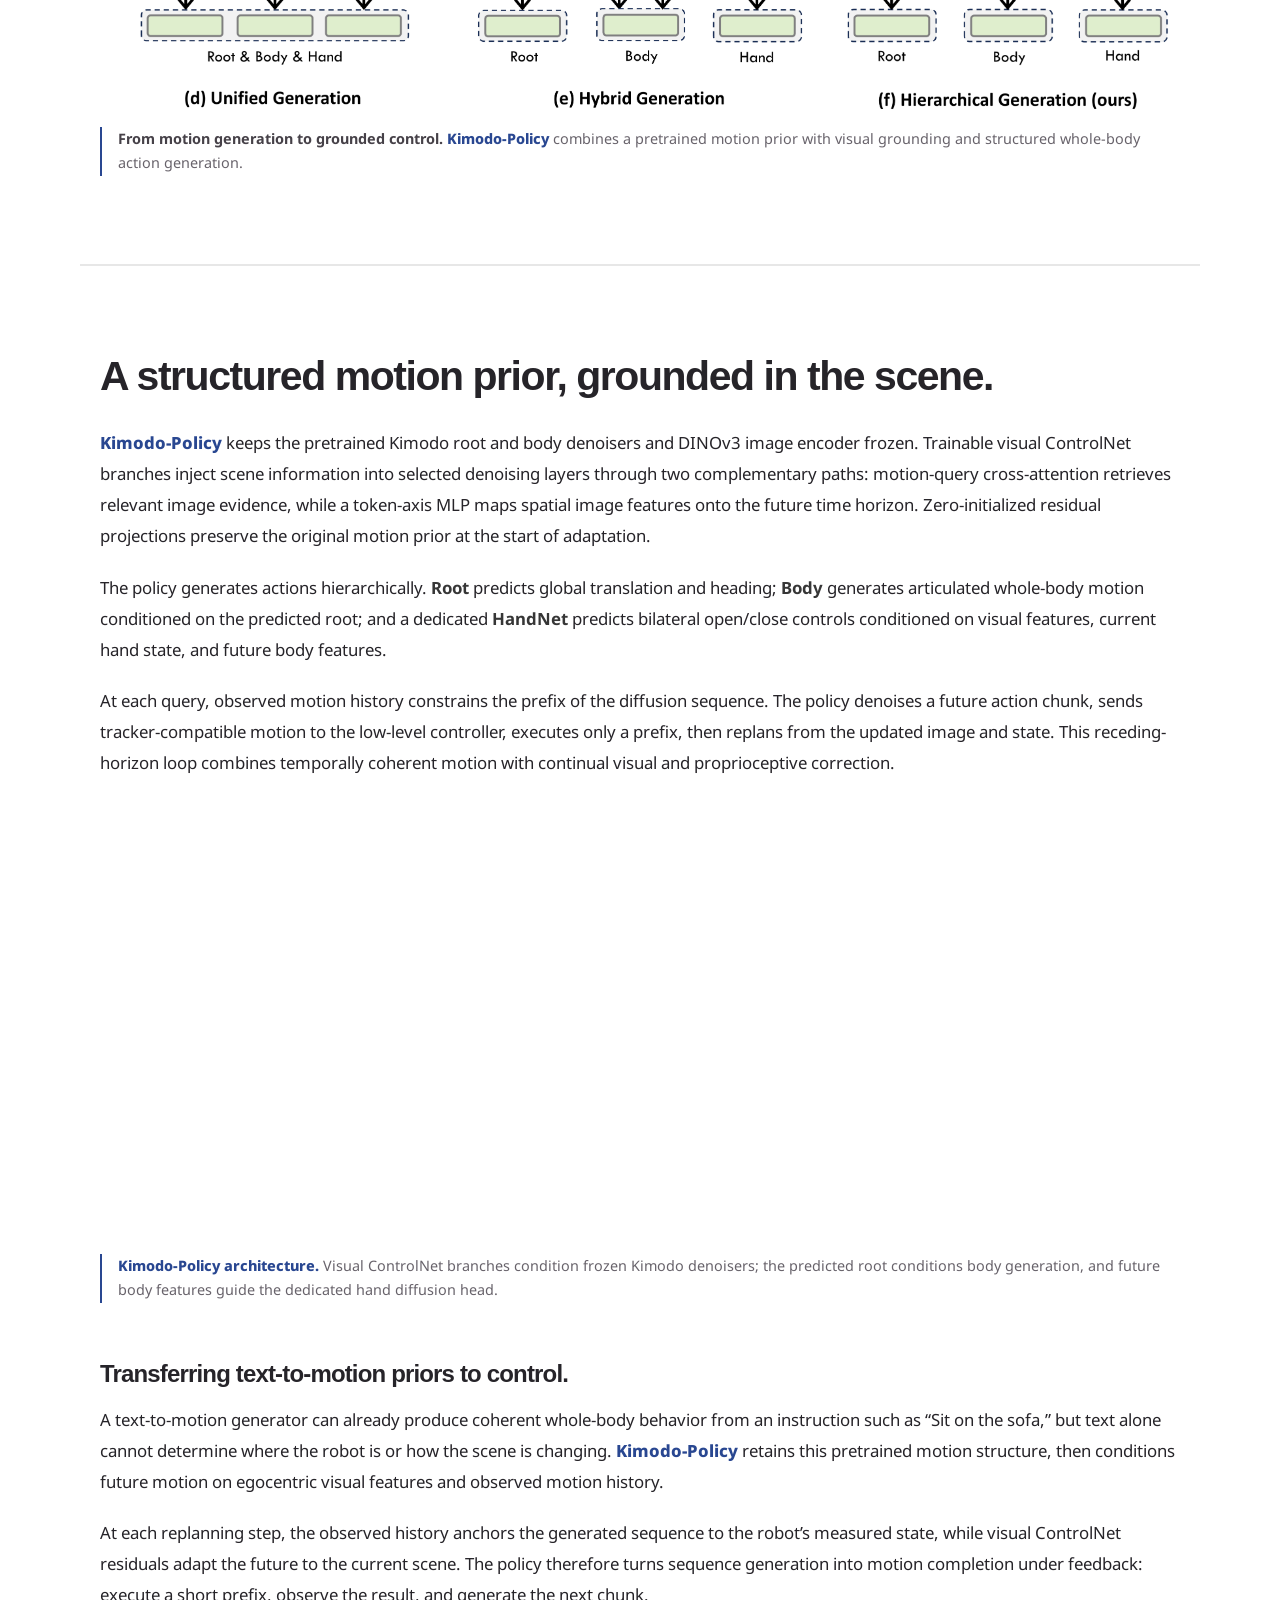
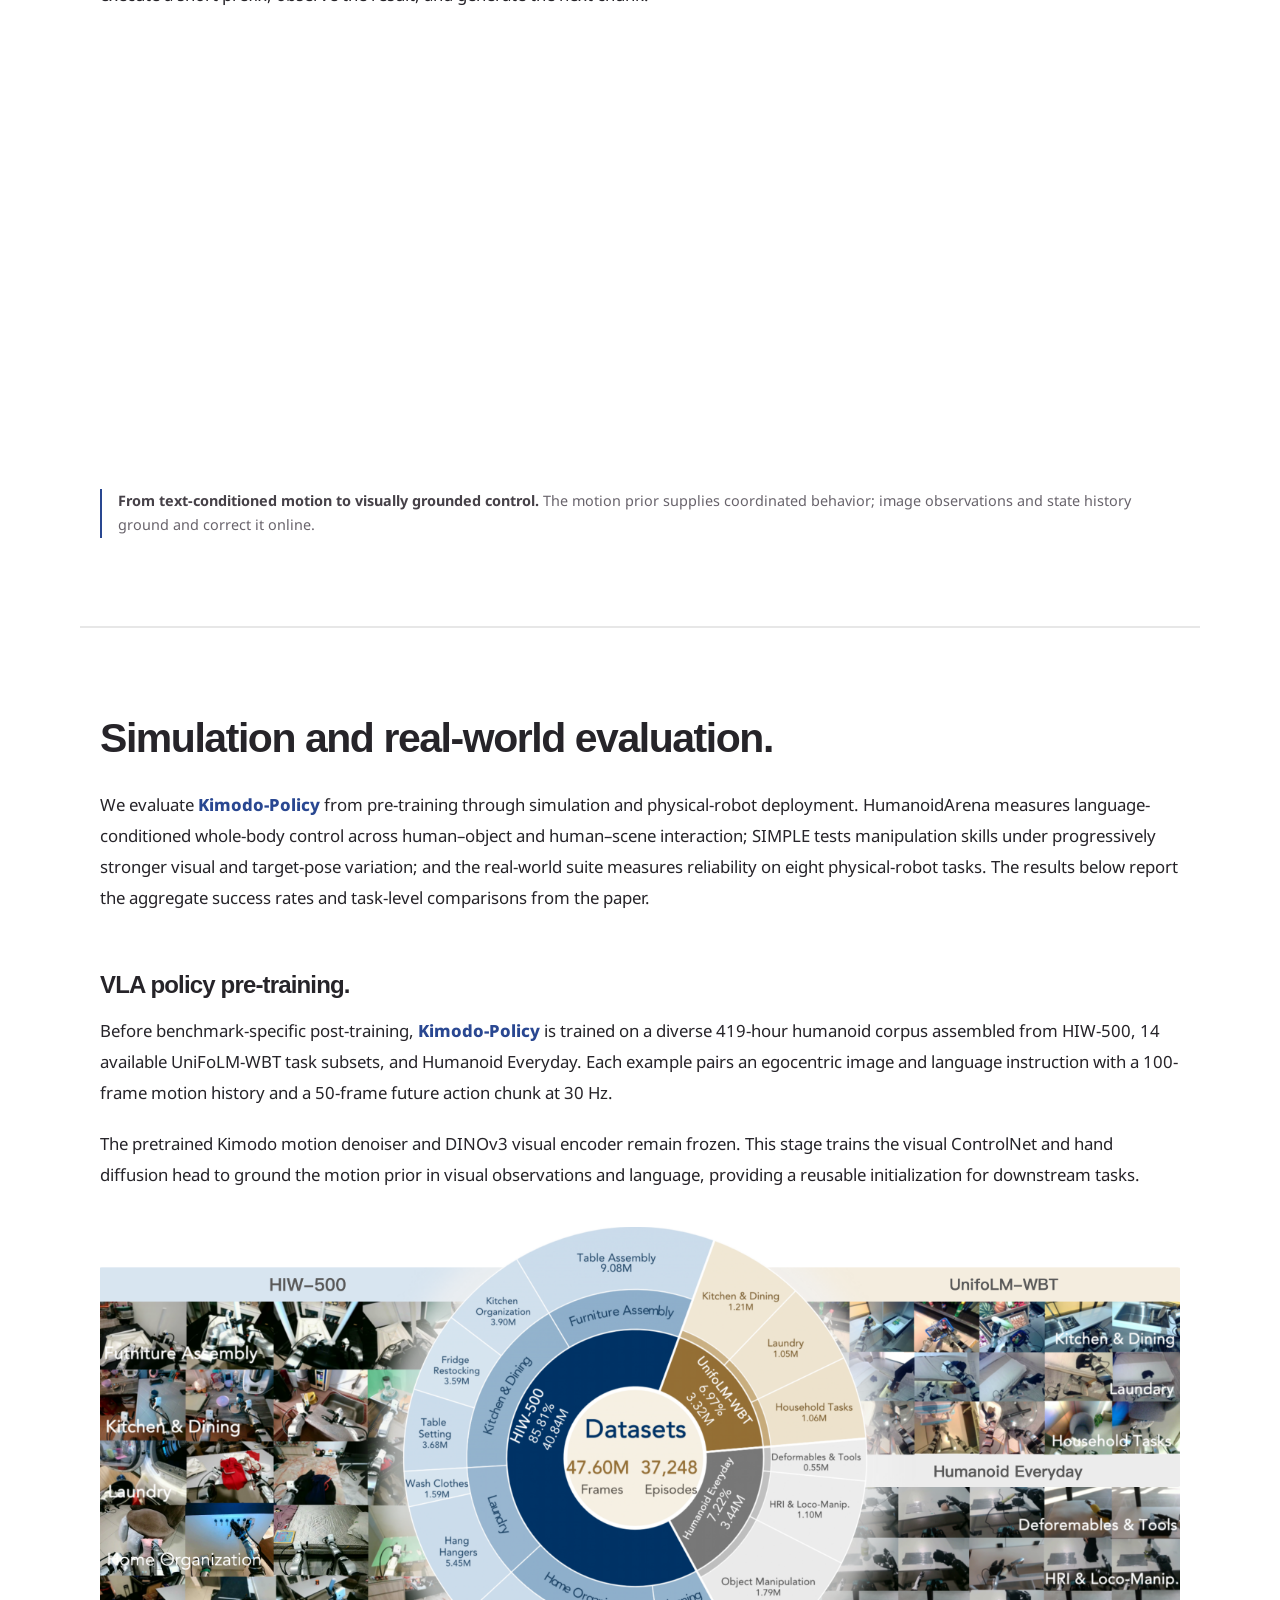
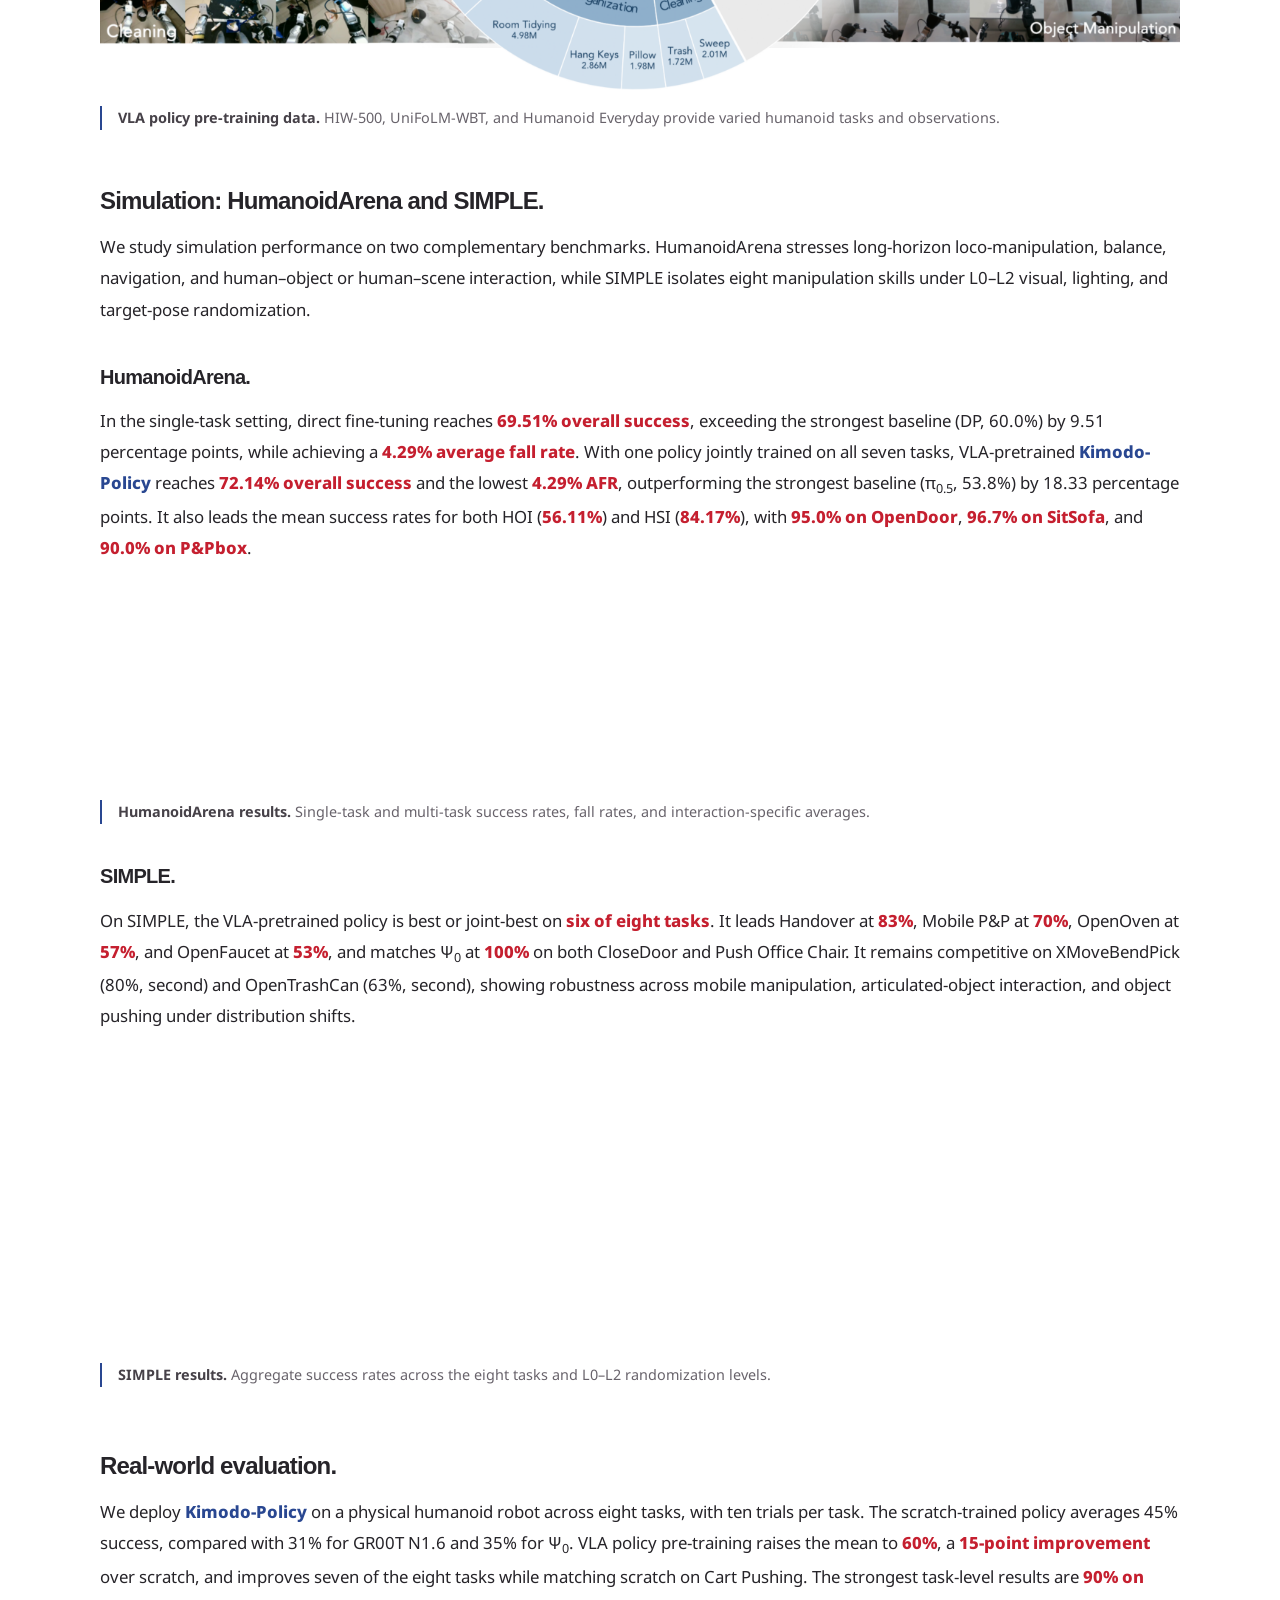
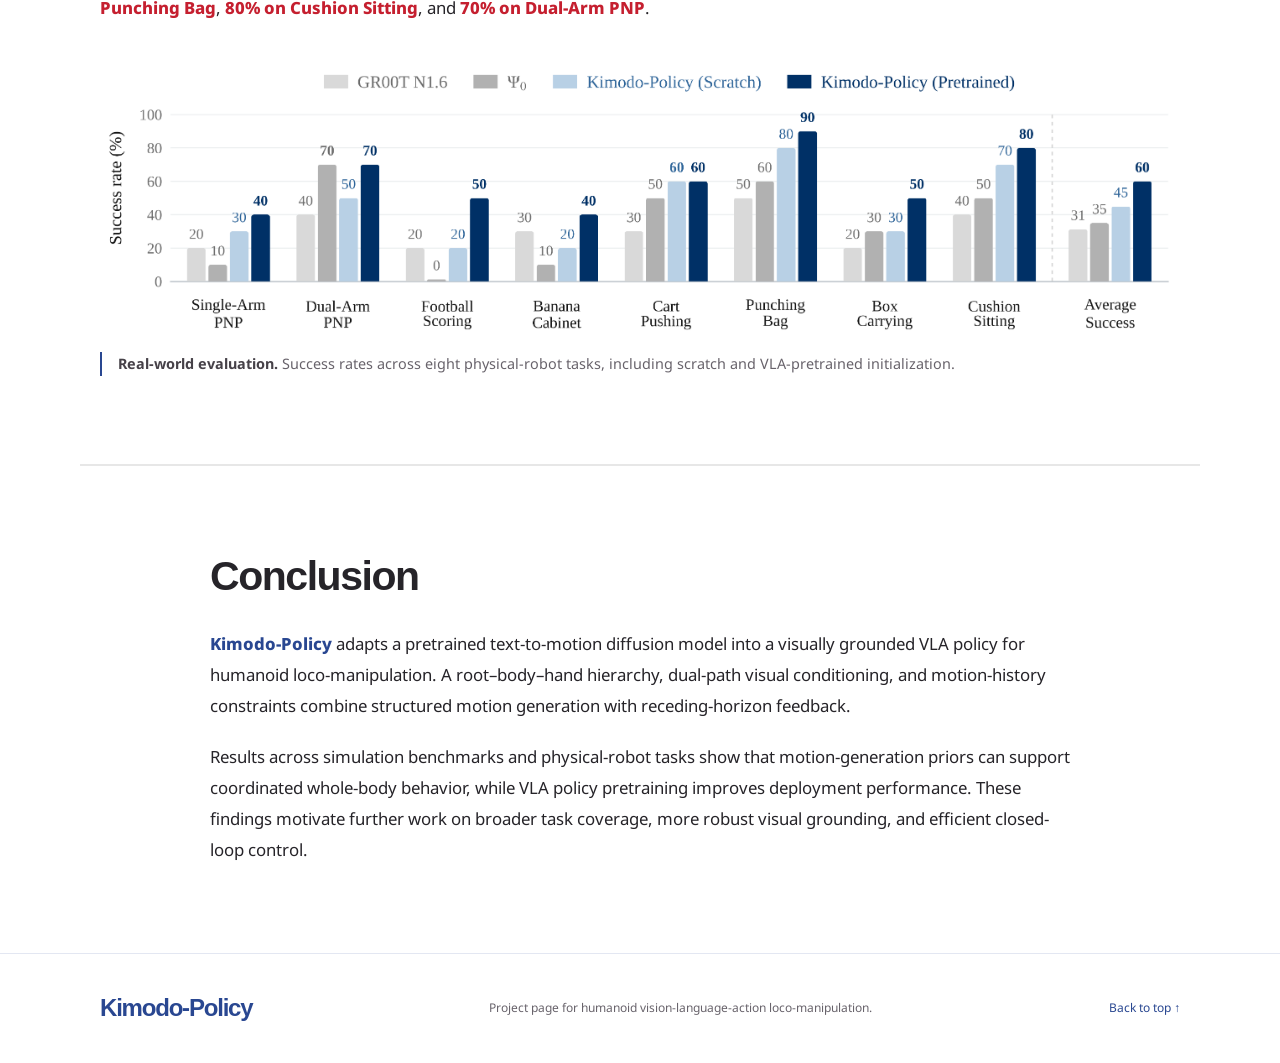
==== commit 5d14c700: "Update code link to Kimodo-Policy organization" ====
--- a/script/index.html
+++ b/script/index.html
@@ -60,7 +60,7 @@
       <!-- 论文与开源入口：arXiv 当前链接到本地论文 PDF；代码和模型发布后补上正式地址。 -->
       <div class="hero-actions" aria-label="Project links">
         <a class="project-button button-arxiv" href="https://github.com/kimodo-policy/kimodo-policy.github.io/releases/download/web-v1/main_arxiv.copy.pdf" target="_blank" rel="noopener noreferrer"><img class="brand-logo" src="../figure/brand/arxiv.svg" width="22" height="22" alt=""><span>arXiv</span></a>
-        <a class="project-button button-code" href="https://github.com/Yunheng-Wang/kimodo-policy/tree/main" target="_blank" rel="noopener noreferrer"><img class="brand-logo" src="../figure/brand/github.svg" width="22" height="22" alt=""><span>Code</span></a>
+        <a class="project-button button-code" href="https://github.com/kimodo-policy/kimodo-policy" target="_blank" rel="noopener noreferrer"><img class="brand-logo" src="../figure/brand/github.svg" width="22" height="22" alt=""><span>Code</span></a>
         <a class="project-button button-huggingface" role="link" aria-disabled="true" data-link-placeholder><img class="brand-logo" src="../figure/brand/huggingface.svg" width="26" height="26" alt=""><span>Hugging Face</span></a>
       </div>
     </div>
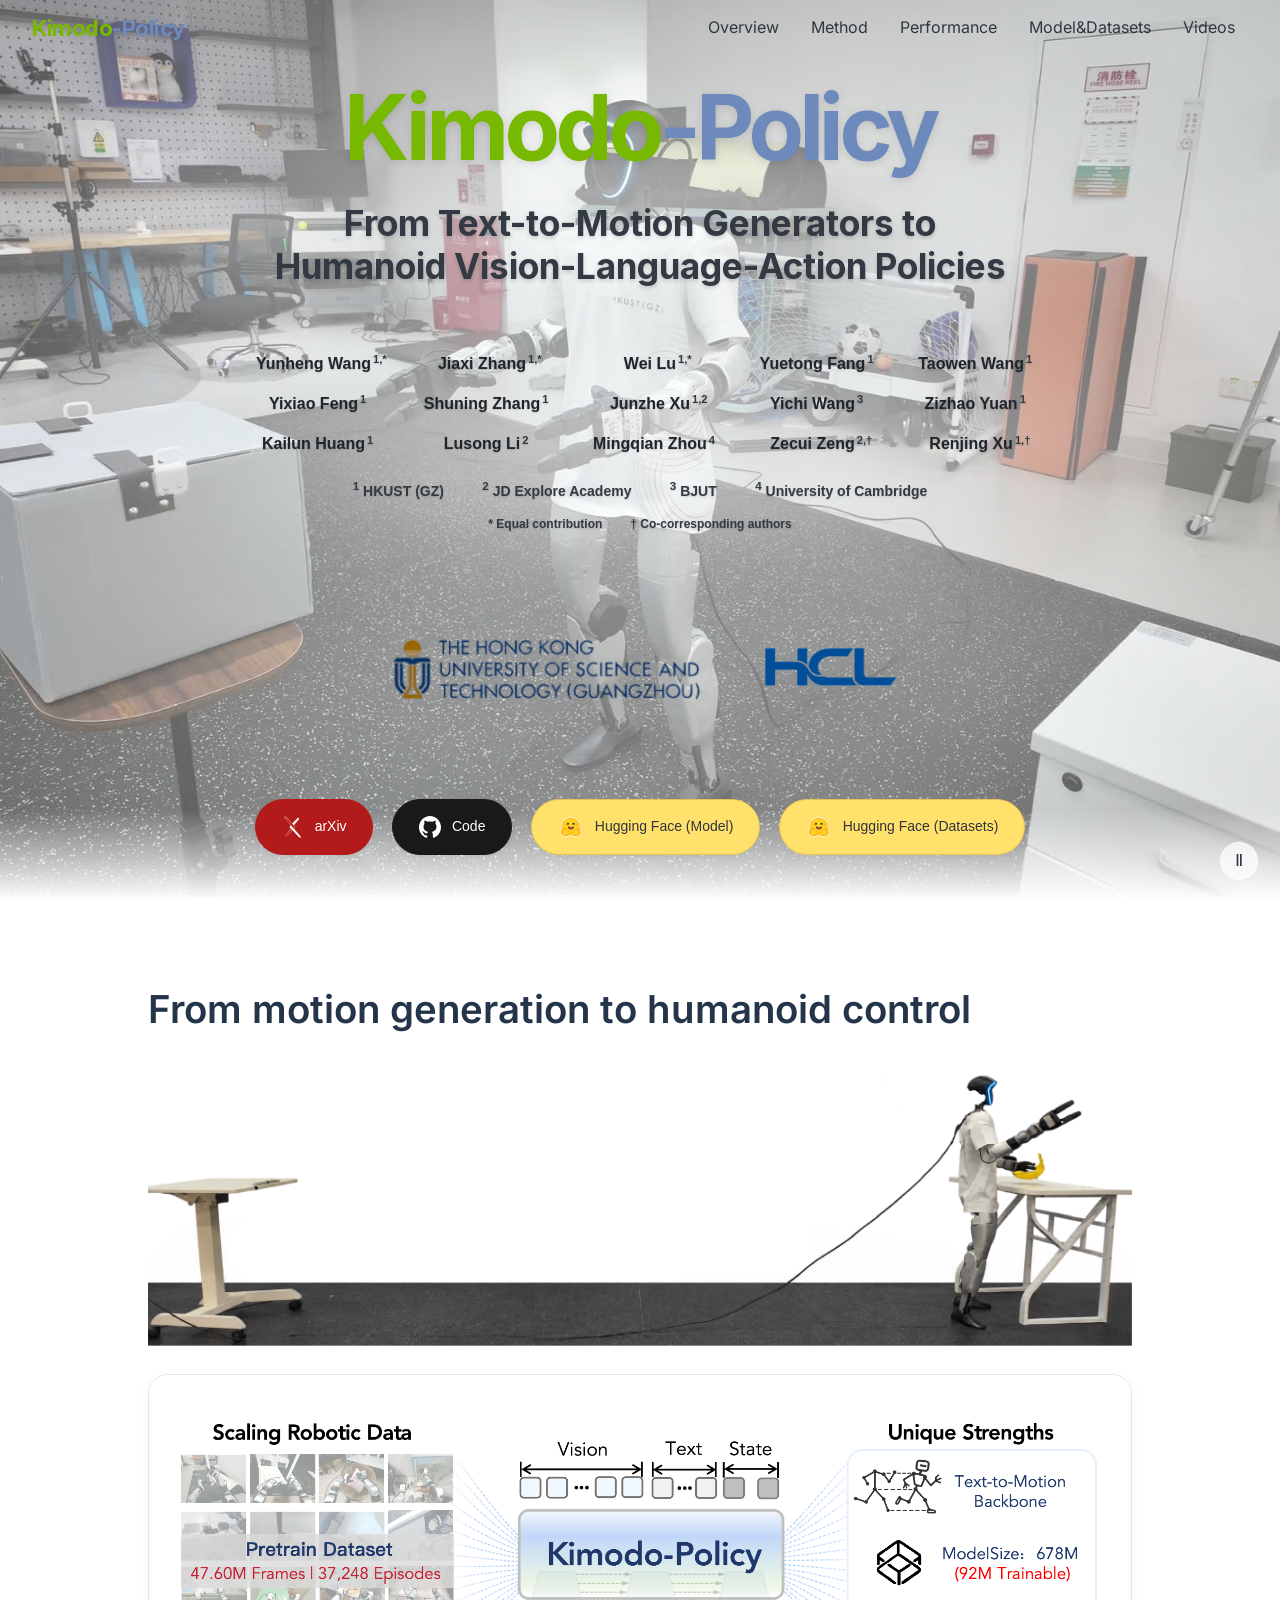
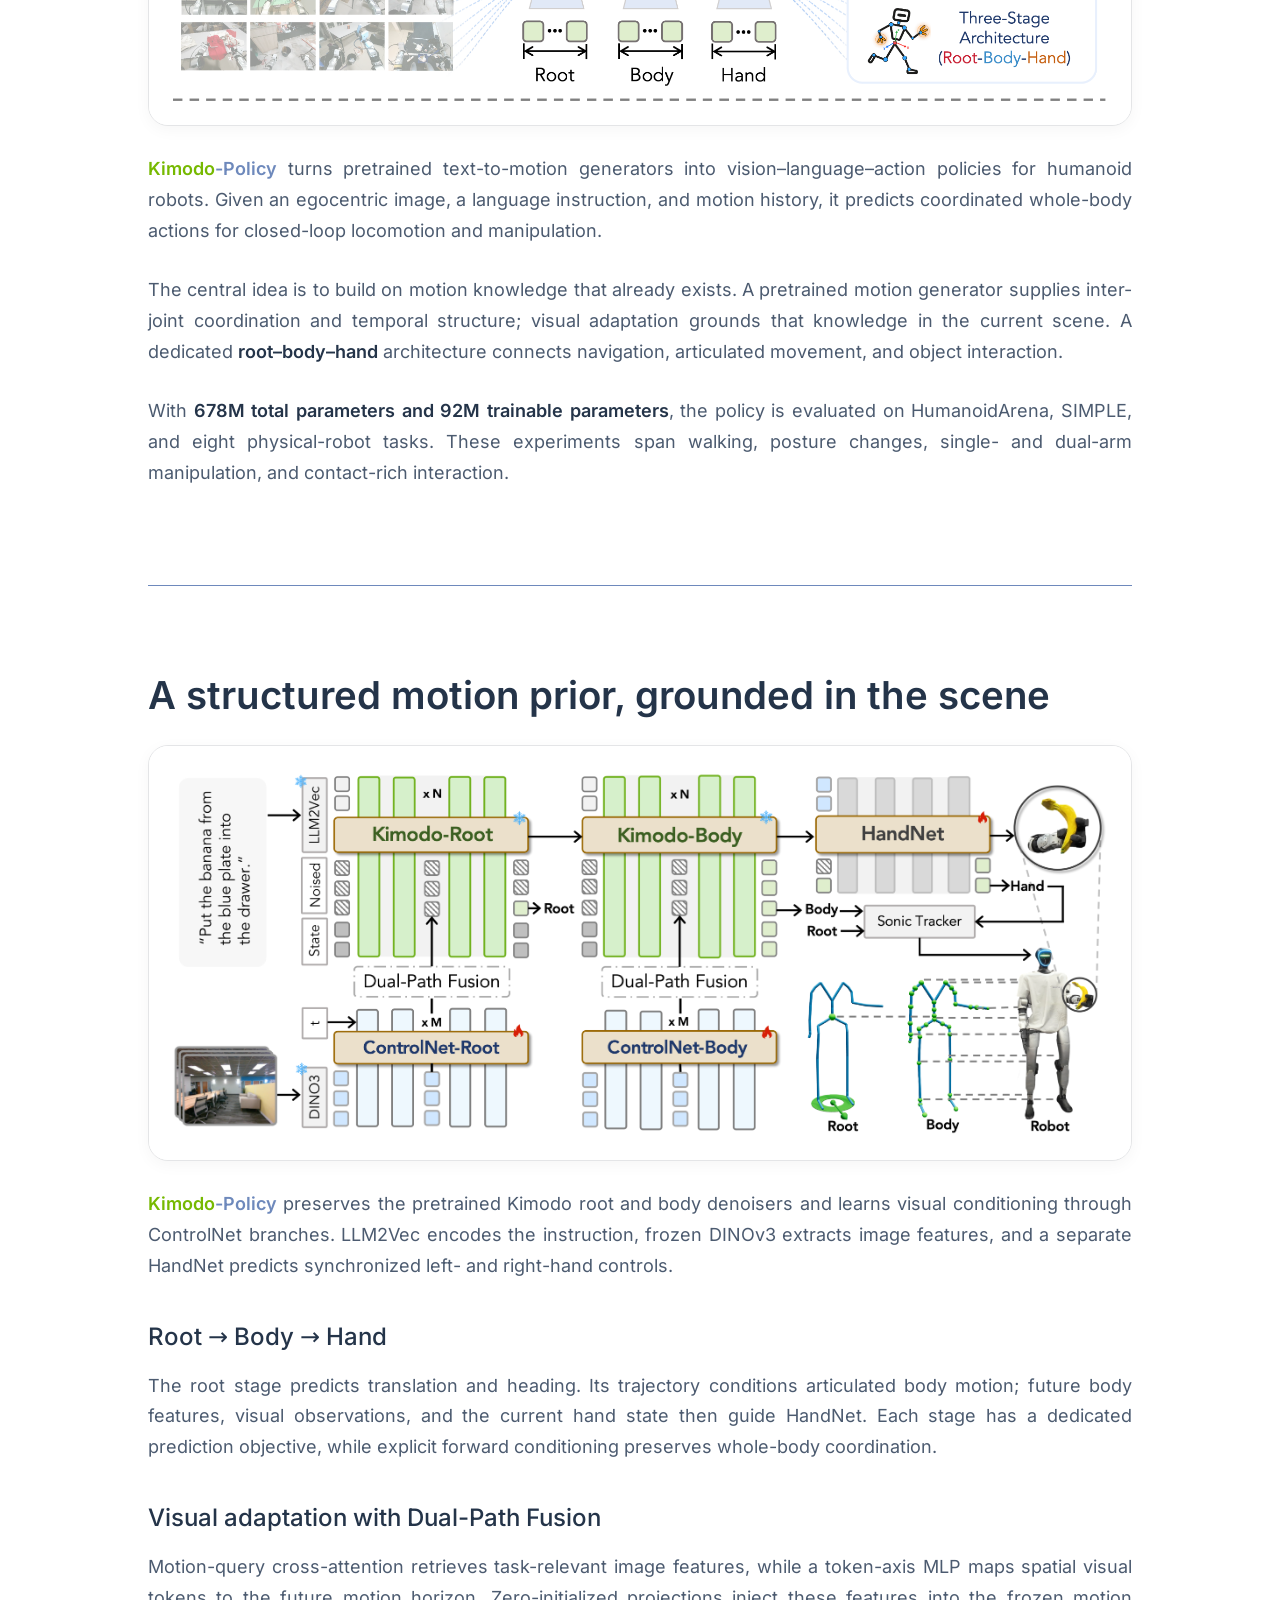
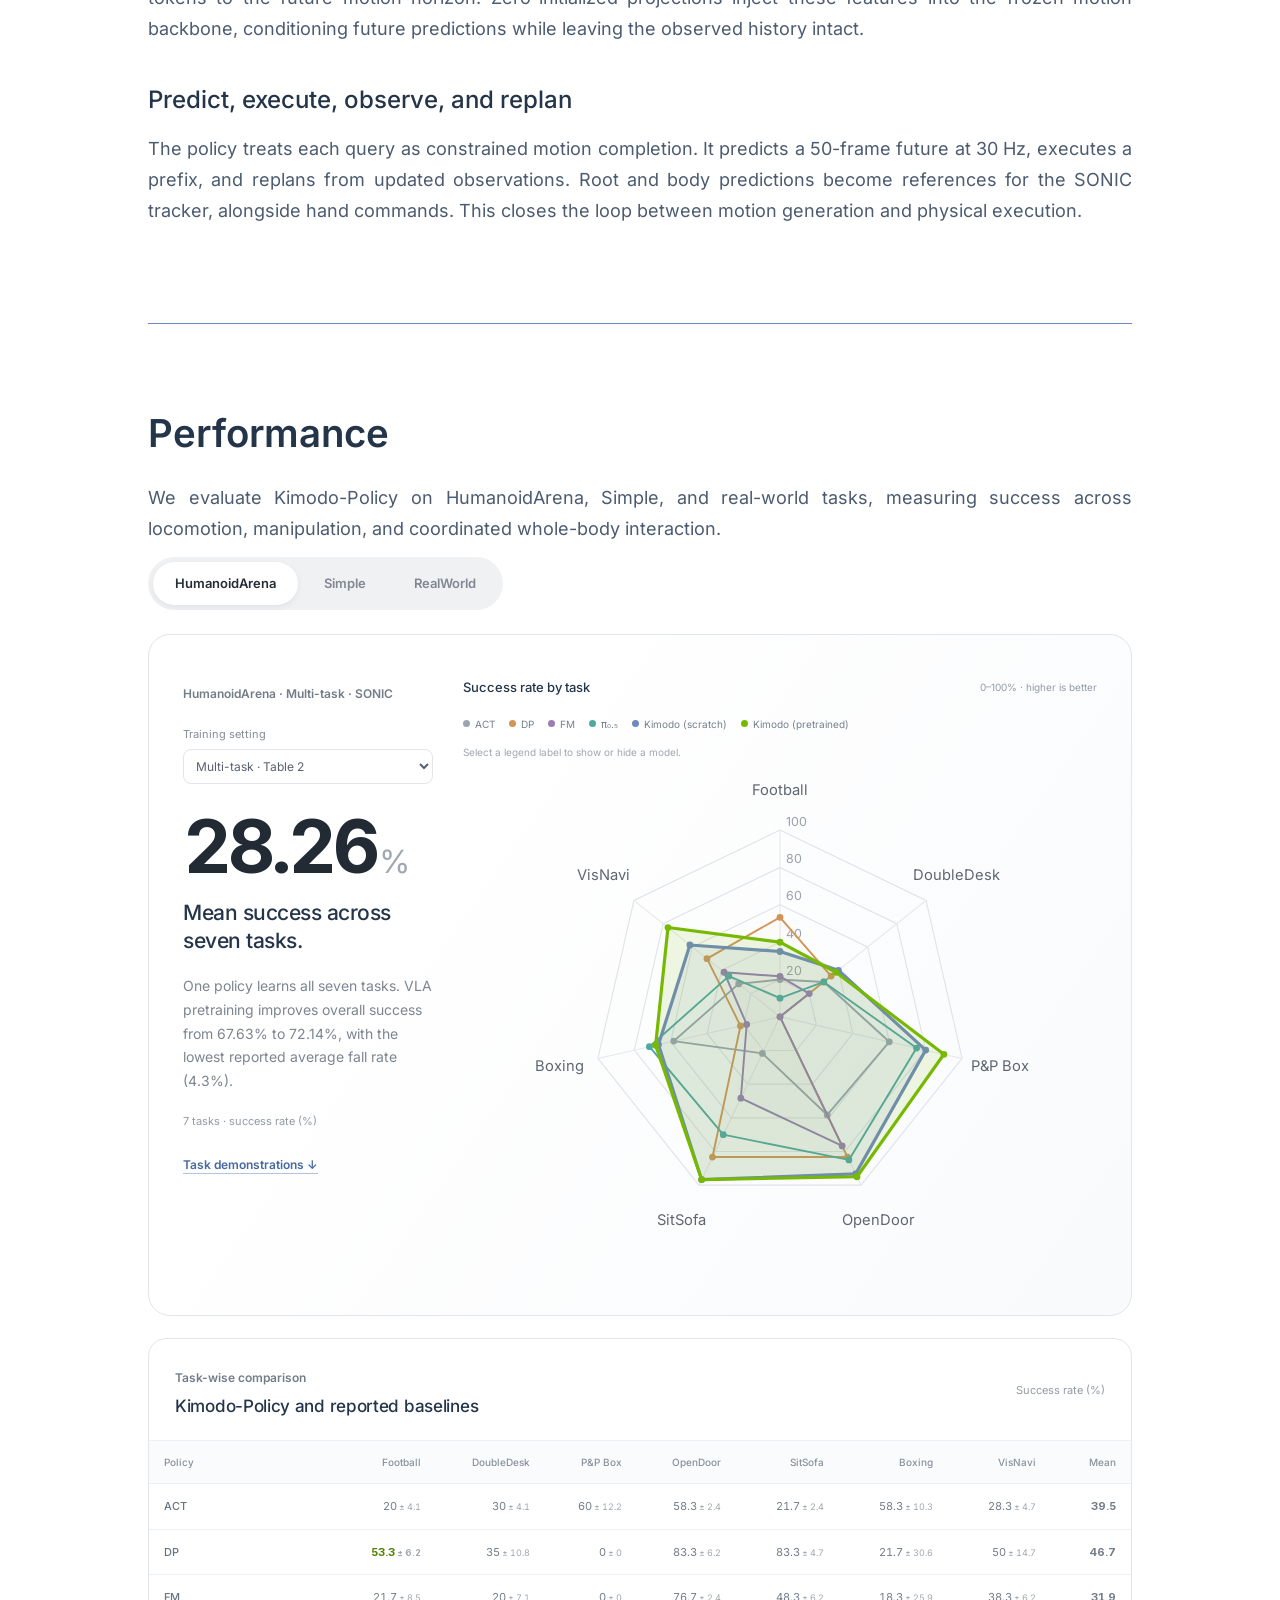
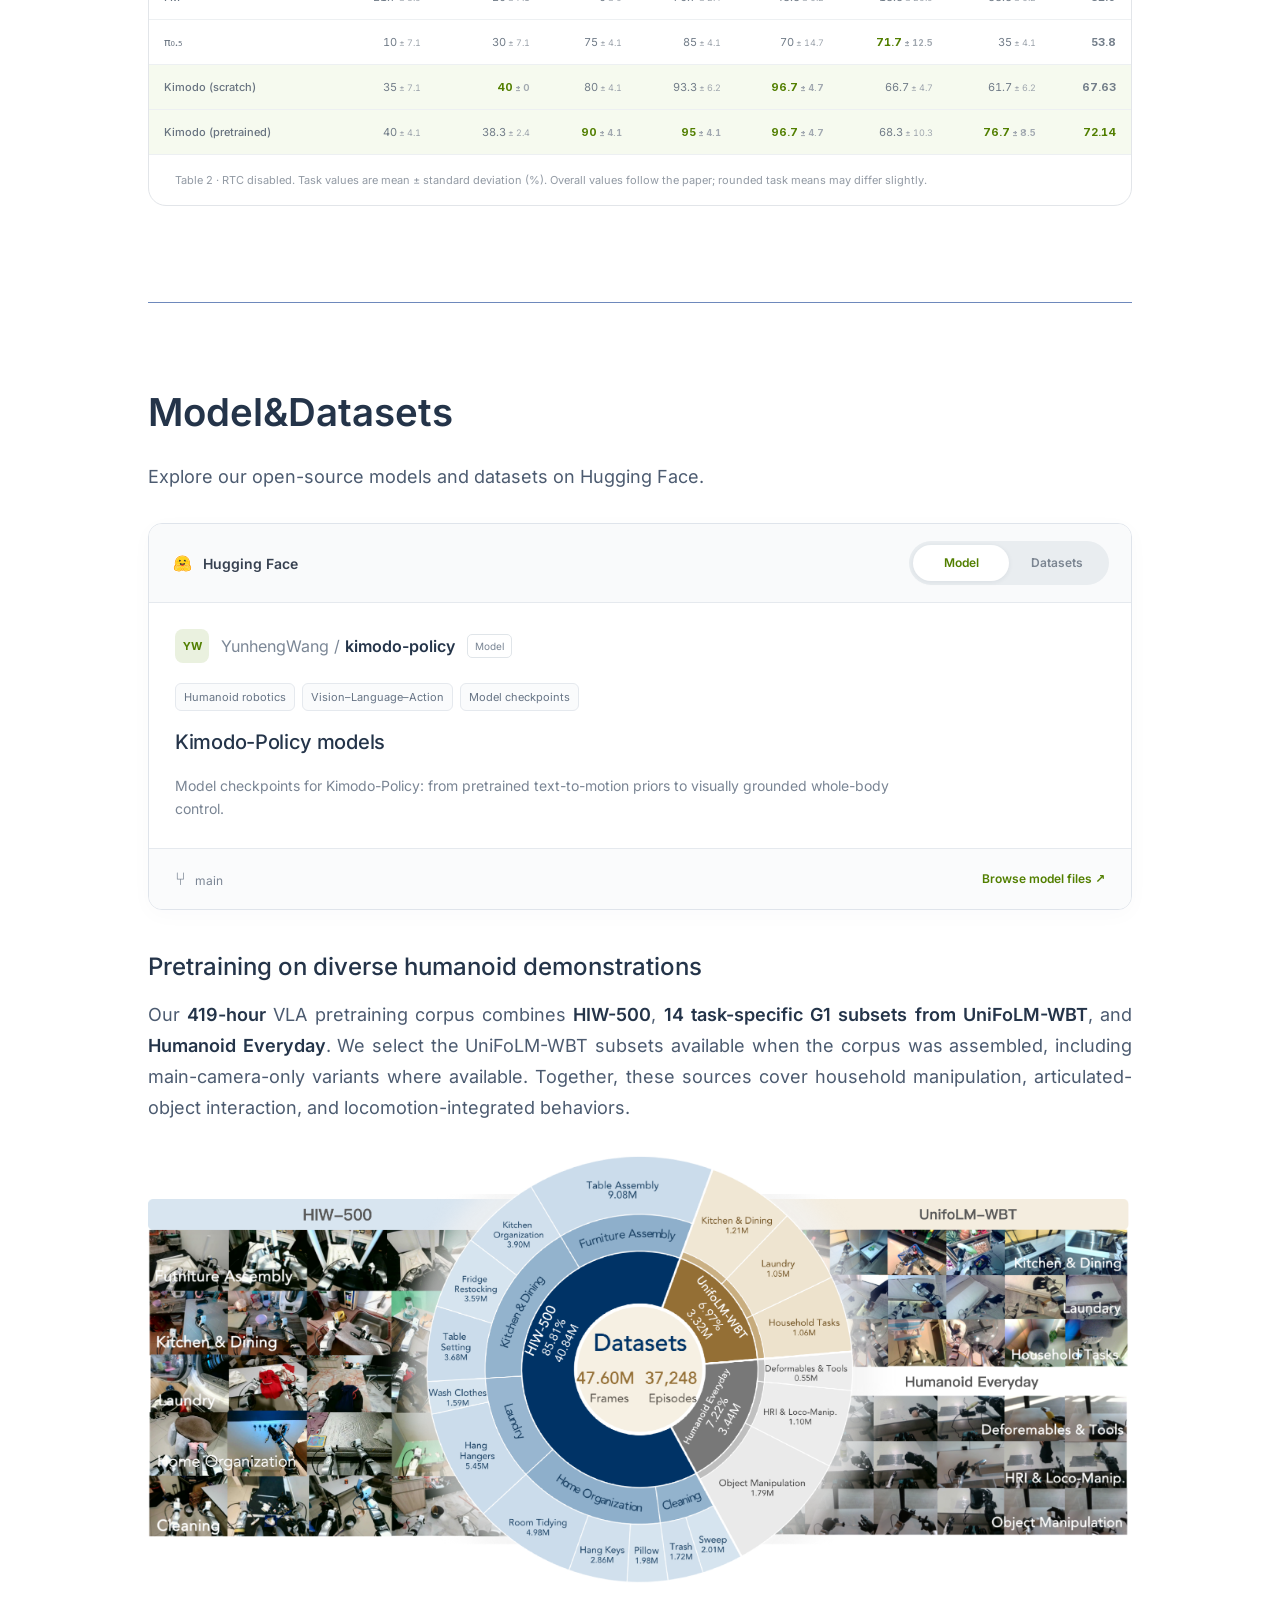
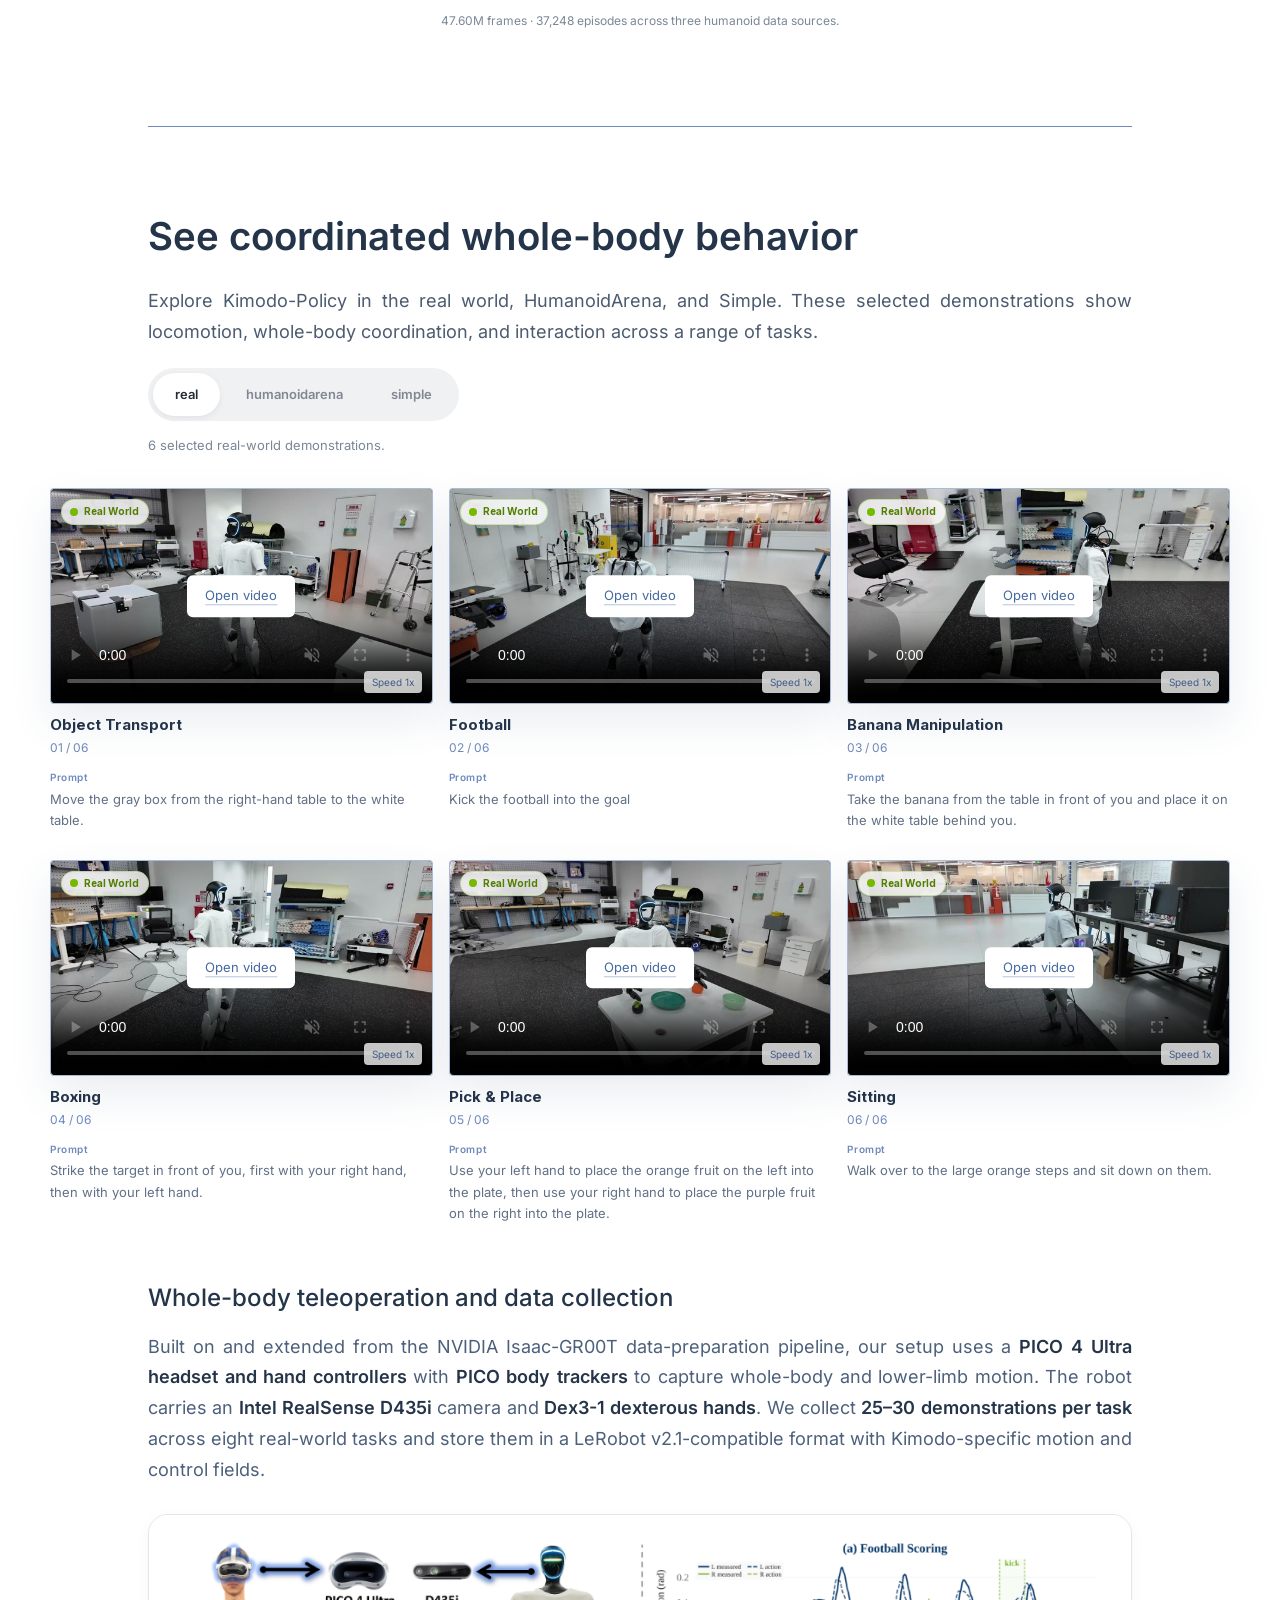
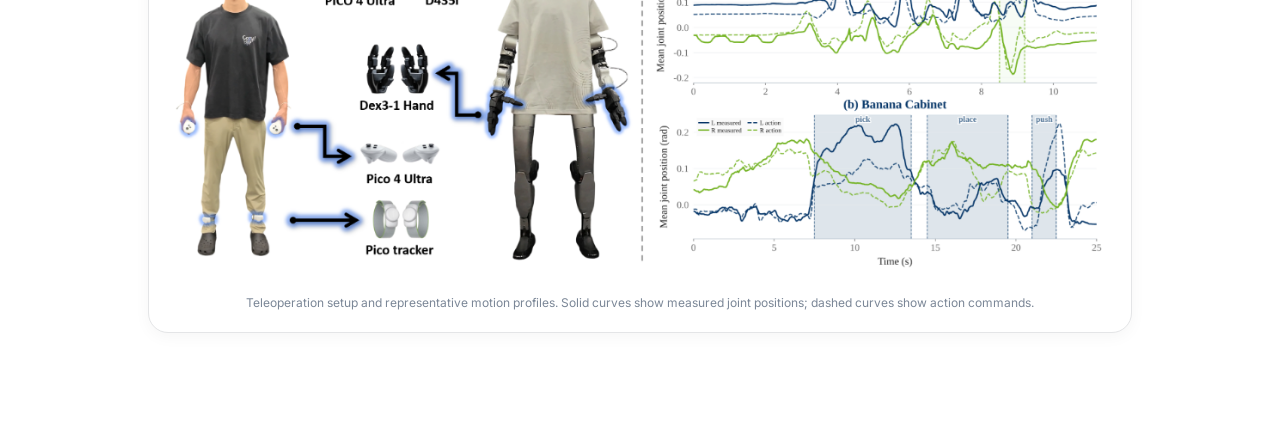
==== commit 66aa1ef5: "Rebuild project website with interactive results and video galleries" ====
--- a/script/index.html
+++ b/script/index.html
@@ -1,222 +1 @@
-<!DOCTYPE html>
-<html lang="en">
-<head>
-  <meta charset="utf-8">
-  <meta name="viewport" content="width=device-width, initial-scale=1">
-  <meta name="description" content="Kimodo-Policy transfers pretrained text-to-motion priors to humanoid vision-language-action for loco-manipulation.">
-  <meta name="keywords" content="Kimodo-Policy, humanoid, loco-manipulation, VLA, text-to-motion">
-  <title>Kimodo-Policy | Humanoid Loco-Manipulation</title>
-  <link href="https://fonts.googleapis.com/css?family=Google+Sans|Noto+Sans|Castoro" rel="stylesheet">
-  <link rel="stylesheet" href="./static/css/bulma.min.css">
-  <link rel="stylesheet" href="./static/css/index.css">
-  <link rel="stylesheet" href="./static/css/kimodo.css">
-  <link rel="icon" type="image/png" href="../figure/avator.png">
-  <script defer src="./static/js/index.js"></script>
-</head>
-<body>
-<a class="skip-link" href="#overview">Skip to content</a>
-<main id="top">
-  <section class="cover" aria-labelledby="project-title">
-    <!-- 封面素材：最终封面视频准备好后，可在这里用视频元素替换 cover.png。 -->
-    <img class="cover-image" src="../figure/cover.png" alt="Unitree humanoid executing a whole-body loco-manipulation sequence">
-    <div class="cover-shade"></div>
-    <div class="cover-content">
-      <h1 id="project-title">Kimodo-<span class="cover-policy">Policy</span></h1>
-      <p class="cover-title">From Text-to-Motion Generators to<br class="desktop-break"> Humanoid Vision-Language-Action Policies</p>
-      <!-- 作者信息：可在这里修改姓名、单位和共同贡献标记。 -->
-      <div class="publication-authors">
-        <p class="author-list">
-          <span class="author">Yunheng Wang <sup>1 ★</sup></span>
-          <span class="author">Jiaxi Zhang <sup>1 ★</sup></span>
-          <span class="author">Wei Lu <sup>1 ★</sup></span>
-          <span class="author">Yuetong Fang <sup>1</sup></span>
-          <span class="author">Taowen Wang <sup>1</sup></span>
-          <span class="author">Yixiao Feng <sup>1</sup></span>
-        </p>
-        <p class="author-list">
-          <span class="author">Shuning Zhang <sup>1</sup></span>
-          <span class="author">Junzhe Xu <sup>1,2</sup></span>
-          <span class="author">Yichi Wang <sup>3</sup></span>
-          <span class="author">Zizhao Yuan <sup>1</sup></span>
-          <span class="author">Kailun Huang <sup>1</sup></span>
-        </p>
-        <p class="author-list">
-          <span class="author">Lusong Li <sup>2</sup></span>
-          <span class="author">Mingqian Zhou <sup>4</sup></span>
-          <span class="author">Zecui Zeng <sup>2 †</sup></span>
-          <span class="author">Renjing Xu <sup>1 †</sup></span>
-        </p>
-      </div>
-      <p class="affiliation-list">
-        <span class="affiliation"><sup>1</sup> HKUST(GZ)</span>
-        <span class="affiliation"><sup>2</sup> JD Explore Academy</span>
-        <span class="affiliation"><sup>3</sup> BJUT</span>
-        <span class="affiliation"><sup>4</sup> University of Cambridge</span>
-      </p>
-      <p class="author-notes">
-        <span class="author-note"><sup>★</sup> Equal contribution</span>
-        <span class="author-note"><sup>†</sup> Corresponding authors</span>
-      </p>
-      <!-- 论文与开源入口：arXiv 当前链接到本地论文 PDF；代码和模型发布后补上正式地址。 -->
-      <div class="hero-actions" aria-label="Project links">
-        <a class="project-button button-arxiv" href="https://github.com/kimodo-policy/kimodo-policy.github.io/releases/download/web-v1/main_arxiv.copy.pdf" target="_blank" rel="noopener noreferrer"><img class="brand-logo" src="../figure/brand/arxiv.svg" width="22" height="22" alt=""><span>arXiv</span></a>
-        <a class="project-button button-code" href="https://github.com/kimodo-policy/kimodo-policy" target="_blank" rel="noopener noreferrer"><img class="brand-logo" src="../figure/brand/github.svg" width="22" height="22" alt=""><span>Code</span></a>
-        <a class="project-button button-huggingface" role="link" aria-disabled="true" data-link-placeholder><img class="brand-logo" src="../figure/brand/huggingface.svg" width="26" height="26" alt=""><span>Hugging Face</span></a>
-      </div>
-    </div>
-  </section>
-
-  <nav class="section-nav" aria-label="Page sections"><div class="section-nav-inner">
-    <a href="#overview">Overview</a><a href="#comparison">Comparison</a><a href="#method">Method</a><a href="#experiment">Experiment</a><a href="#conclusion">Conclusion</a>
-  </div></nav>
-
-  <section class="section overview-section" id="overview">
-    <div class="container is-max-desktop">
-      <h2 class="title is-3">Whole-body intelligence for humanoid loco-manipulation.</h2>
-      <div class="content has-text-justified">
-        <!-- 总览文案：可根据项目主页需要单独修改这段简介。 -->
-        <p>Humanoid loco-manipulation requires a robot to interpret language and visual observations while coordinating navigation, balance, posture, and dexterous interaction over long horizons. These tightly coupled behaviors demand both coherent whole-body motion and continual correction from sensory feedback.</p>
-        <p>We introduce <strong class="accent-text">Kimodo-Policy</strong>, a visually grounded humanoid policy that adapts a pretrained Text-to-Motion diffusion model to closed-loop control. A structured motion prior supplies coordinated trajectories, visual conditioning grounds them in the current scene, and a root–body–hand hierarchy organizes actions according to their physical roles.</p>
-        <p>Across simulation and physical-robot evaluations, <strong class="accent-text">Kimodo-Policy</strong> achieves <strong class="result-highlight">72.14% overall success on multi-task HumanoidArena</strong>, reaches <strong class="result-highlight">best or joint-best performance on six of eight SIMPLE tasks</strong>, and obtains a <strong class="result-highlight">60% mean success rate across eight real-world tasks</strong>. These results show that transferring motion priors into a visually grounded whole-body policy improves both benchmark performance and deployment reliability.</p>
-      </div>
-      <!-- 总览配图：使用 overview1.png 展示任务覆盖、预训练数据规模与策略结构；替换图片时保持同一素材路径即可。 -->
-      <figure class="paper-figure">
-        <img width="3636" height="2375" loading="lazy" decoding="async" src="../figure/overview1.png" alt="Kimodo-Policy task results, pretraining data scale, and three-stage policy overview">
-        <figcaption><strong class="accent-text">Kimodo-Policy at a glance.</strong> The overview connects diverse loco-manipulation tasks and robot data to the structured root–body–hand policy.</figcaption>
-      </figure>
-    </div>
-  </section>
-
-  <section class="section section-band" id="comparison">
-    <div class="container is-max-desktop">
-      <h2 class="title is-3">Loco-manipulation needs more than an action expert.</h2>
-      <div class="content has-text-justified">
-        <!-- 对比文案：在这里说明 loco-manipulation 面临的挑战及 Kimodo-Policy 的定位。 -->
-        <p>Humanoid policies must move the base while reaching, regulate posture to stay balanced, and coordinate contact-rich hand actions. Root motion, articulated body motion, and hand commands have different physical roles, yet errors in any one can propagate through the full action sequence.</p>
-        <p>Current VLM- and world-model-based approaches provide strong semantic and visual representations, but their action experts still need to learn embodiment-specific, temporally coherent whole-body behavior from robot data. Unified action spaces can entangle navigation, posture, and manipulation; partially decoupled designs often leave root and body generation coupled in one expert.</p>
-        <p><strong class="accent-text">Kimodo-Policy addresses both challenges:</strong> it transfers a pretrained text-to-motion prior to visually grounded control and explicitly structures prediction as root, body, and hand stages. The decomposition preserves coordination while giving each motion component a dedicated output.</p>
-      </div>
-      <!-- 对比配图：替换 overview.png 即可更新领域现状与方法对比图。 -->
-      <figure class="paper-figure">
-        <img width="3781" height="1512" loading="lazy" decoding="async" src="../figure/overview.png" alt="Comparison of humanoid policy architectures and Kimodo-Policy">
-        <figcaption><strong>From motion generation to grounded control.</strong> <strong class="accent-text">Kimodo-Policy</strong> combines a pretrained motion prior with visual grounding and structured whole-body action generation.</figcaption>
-      </figure>
-    </div>
-  </section>
-
-  <section class="section" id="method">
-    <div class="container is-max-desktop">
-      <h2 class="title is-3">A structured motion prior, grounded in the scene.</h2>
-      <div class="content has-text-justified">
-        <!-- 方法文案：当前内容由论文方法部分浓缩，可在这里继续编辑。 -->
-        <p><strong class="accent-text">Kimodo-Policy</strong> keeps the pretrained Kimodo root and body denoisers and DINOv3 image encoder frozen. Trainable visual ControlNet branches inject scene information into selected denoising layers through two complementary paths: motion-query cross-attention retrieves relevant image evidence, while a token-axis MLP maps spatial image features onto the future time horizon. Zero-initialized residual projections preserve the original motion prior at the start of adaptation.</p>
-        <p>The policy generates actions hierarchically. <strong>Root</strong> predicts global translation and heading; <strong>Body</strong> generates articulated whole-body motion conditioned on the predicted root; and a dedicated <strong>HandNet</strong> predicts bilateral open/close controls conditioned on visual features, current hand state, and future body features.</p>
-        <p>At each query, observed motion history constrains the prefix of the diffusion sequence. The policy denoises a future action chunk, sends tracker-compatible motion to the low-level controller, executes only a prefix, then replans from the updated image and state. This receding-horizon loop combines temporally coherent motion with continual visual and proprioceptive correction.</p>
-      </div>
-      <!-- 方法配图：更新方法架构图时替换 method.png。 -->
-      <figure class="paper-figure">
-        <img width="4261" height="1669" loading="lazy" decoding="async" src="../figure/method.png" alt="Kimodo-Policy root, body, and hand architecture">
-        <figcaption><strong class="accent-text">Kimodo-Policy architecture.</strong> Visual ControlNet branches condition frozen Kimodo denoisers; the predicted root conditions body generation, and future body features guide the dedicated hand diffusion head.</figcaption>
-      </figure>
-
-      <div class="method-transfer">
-        <h3 class="title is-4">Transferring text-to-motion priors to control.</h3>
-        <div class="content has-text-justified">
-          <!-- T2M 迁移解读：说明文本动作生成先验如何经视觉和运动历史条件化成为闭环策略。 -->
-          <p>A text-to-motion generator can already produce coherent whole-body behavior from an instruction such as “Sit on the sofa,” but text alone cannot determine where the robot is or how the scene is changing. <strong class="accent-text">Kimodo-Policy</strong> retains this pretrained motion structure, then conditions future motion on egocentric visual features and observed motion history.</p>
-          <p>At each replanning step, the observed history anchors the generated sequence to the robot’s measured state, while visual ControlNet residuals adapt the future to the current scene. The policy therefore turns sequence generation into motion completion under feedback: execute a short prefix, observe the result, and generate the next chunk.</p>
-        </div>
-        <!-- T2M 迁移配图：替换 methodt2m.png 可更新文本到动作先验迁移示意。 -->
-        <figure class="paper-figure">
-          <img width="4320" height="1655" loading="lazy" decoding="async" src="../figure/methodt2m.png" alt="Transfer of text-to-motion priors to closed-loop humanoid control">
-          <figcaption><strong>From text-conditioned motion to visually grounded control.</strong> The motion prior supplies coordinated behavior; image observations and state history ground and correct it online.</figcaption>
-        </figure>
-      </div>
-    </div>
-  </section>
-
-  <section class="section section-band" id="experiment">
-    <div class="container is-max-desktop">
-      <h2 class="title is-3">Simulation and real-world evaluation.</h2>
-      <div class="content has-text-justified">
-        <!-- 实验总览文案：基准或真机结果更新时，请同步修改本段指标。 -->
-        <p>We evaluate <strong class="accent-text">Kimodo-Policy</strong> from pre-training through simulation and physical-robot deployment. HumanoidArena measures language-conditioned whole-body control across human–object and human–scene interaction; SIMPLE tests manipulation skills under progressively stronger visual and target-pose variation; and the real-world suite measures reliability on eight physical-robot tasks. The results below report the aggregate success rates and task-level comparisons from the paper.</p>
-      </div>
-      <div class="pretrain-section">
-        <h3 class="title is-4">VLA policy pre-training.</h3>
-        <div class="content has-text-justified">
-          <!-- 预训练文案：数据组成、规模或训练配置变化时，在这里同步更新说明。 -->
-          <p>Before benchmark-specific post-training, <strong class="accent-text">Kimodo-Policy</strong> is trained on a diverse 419-hour humanoid corpus assembled from HIW-500, 14 available UniFoLM-WBT task subsets, and Humanoid Everyday. Each example pairs an egocentric image and language instruction with a 100-frame motion history and a 50-frame future action chunk at 30 Hz.</p>
-          <p>The pretrained Kimodo motion denoiser and DINOv3 visual encoder remain frozen. This stage trains the visual ControlNet and hand diffusion head to ground the motion prior in visual observations and language, providing a reusable initialization for downstream tasks.</p>
-        </div>
-        <!-- 预训练数据配图：替换 pretraindata.png 可更新数据集来源与组成示意。 -->
-        <figure class="paper-figure">
-          <img width="1386" height="601" loading="lazy" decoding="async" src="../figure/pretraindata.png" alt="Datasets used for Kimodo-Policy pretraining">
-          <figcaption><strong>VLA policy pre-training data.</strong> HIW-500, UniFoLM-WBT, and Humanoid Everyday provide varied humanoid tasks and observations.</figcaption>
-        </figure>
-      </div>
-
-      <div class="evaluation-subsection">
-        <h3 class="title is-4">Simulation: HumanoidArena and SIMPLE.</h3>
-        <div class="content has-text-justified">
-          <!-- 仿真总览文案：更新 HumanoidArena 或 SIMPLE 表格时，请同步修改这里的说明。 -->
-          <p>We study simulation performance on two complementary benchmarks. HumanoidArena stresses long-horizon loco-manipulation, balance, navigation, and human–object or human–scene interaction, while SIMPLE isolates eight manipulation skills under L0–L2 visual, lighting, and target-pose randomization.</p>
-        </div>
-
-        <div class="evaluation-subsection">
-          <h4 class="title is-5">HumanoidArena.</h4>
-          <div class="content has-text-justified">
-            <!-- HumanoidArena 结果文案：替换表格图片或更新论文结果时，请在此同步数字。 -->
-            <p>In the single-task setting, direct fine-tuning reaches <strong class="result-highlight">69.51% overall success</strong>, exceeding the strongest baseline (DP, 60.0%) by 9.51 percentage points, while achieving a <strong class="result-highlight">4.29% average fall rate</strong>. With one policy jointly trained on all seven tasks, VLA-pretrained <strong class="accent-text">Kimodo-Policy</strong> reaches <strong class="result-highlight">72.14% overall success</strong> and the lowest <strong class="result-highlight">4.29% AFR</strong>, outperforming the strongest baseline (π<sub>0.5</sub>, 53.8%) by 18.33 percentage points. It also leads the mean success rates for both HOI (<strong class="result-highlight">56.11%</strong>) and HSI (<strong class="result-highlight">84.17%</strong>), with <strong class="result-highlight">95.0% on OpenDoor</strong>, <strong class="result-highlight">96.7% on SitSofa</strong>, and <strong class="result-highlight">90.0% on P&amp;Pbox</strong>.</p>
-          </div>
-          <!-- HumanoidArena 表格配图：手动替换 /data/local-data/data/code/yunhengwang/paper/web/figure/humanoidarena.png。 -->
-          <figure class="paper-figure result-figure">
-            <img width="1400" height="253" loading="lazy" decoding="async" src="../figure/humanoidarena.png" alt="HumanoidArena benchmark results">
-            <figcaption><strong>HumanoidArena results.</strong> Single-task and multi-task success rates, fall rates, and interaction-specific averages.</figcaption>
-          </figure>
-        </div>
-
-        <div class="evaluation-subsection">
-          <h4 class="title is-5">SIMPLE.</h4>
-          <div class="content has-text-justified">
-            <!-- SIMPLE 结果文案：任务或成功率更新时，请在此同步修改数字。 -->
-            <p>On SIMPLE, the VLA-pretrained policy is best or joint-best on <strong class="result-highlight">six of eight tasks</strong>. It leads Handover at <strong class="result-highlight">83%</strong>, Mobile P&amp;P at <strong class="result-highlight">70%</strong>, OpenOven at <strong class="result-highlight">57%</strong>, and OpenFaucet at <strong class="result-highlight">53%</strong>, and matches Ψ<sub>0</sub> at <strong class="result-highlight">100%</strong> on both CloseDoor and Push Office Chair. It remains competitive on XMoveBendPick (80%, second) and OpenTrashCan (63%, second), showing robustness across mobile manipulation, articulated-object interaction, and object pushing under distribution shifts.</p>
-          </div>
-          <!-- SIMPLE 表格配图：手动替换 /data/local-data/data/code/yunhengwang/paper/web/figure/simpletable.png。 -->
-          <figure class="paper-figure result-figure">
-            <img width="1279" height="343" loading="lazy" decoding="async" src="../figure/simpletable.png" alt="SIMPLE benchmark results">
-            <figcaption><strong>SIMPLE results.</strong> Aggregate success rates across the eight tasks and L0–L2 randomization levels.</figcaption>
-          </figure>
-        </div>
-      </div>
-
-      <div class="evaluation-subsection realworld-evaluation">
-        <h3 class="title is-4">Real-world evaluation.</h3>
-        <div class="content has-text-justified">
-          <!-- 真机结果文案：更新真实机器人表格时，请在此同步修改说明和指标。 -->
-          <p>We deploy <strong class="accent-text">Kimodo-Policy</strong> on a physical humanoid robot across eight tasks, with ten trials per task. The scratch-trained policy averages 45% success, compared with 31% for GR00T N1.6 and 35% for Ψ<sub>0</sub>. VLA policy pre-training raises the mean to <strong class="result-highlight">60%</strong>, a <strong class="result-highlight">15-point improvement</strong> over scratch, and improves seven of the eight tasks while matching scratch on Cart Pushing. The strongest task-level results are <strong class="result-highlight">90% on Punching Bag</strong>, <strong class="result-highlight">80% on Cushion Sitting</strong>, and <strong class="result-highlight">70% on Dual-Arm PNP</strong>.</p>
-        </div>
-        <!-- 真机结果表格配图：手动替换 /data/local-data/data/code/yunhengwang/paper/web/figure/realworldtable.png。 -->
-        <figure class="paper-figure result-figure">
-          <img width="1288" height="342" loading="lazy" decoding="async" src="../figure/realworldtable.png" alt="Real-world humanoid evaluation results">
-          <figcaption><strong>Real-world evaluation.</strong> Success rates across eight physical-robot tasks, including scratch and VLA-pretrained initialization.</figcaption>
-        </figure>
-      </div>
-
-    </div>
-  </section>
-
-  <section class="section conclusion-section" id="conclusion">
-    <div class="container is-max-desktop">
-      <h2 class="title is-3">Conclusion</h2>
-      <div class="content has-text-justified">
-        <!-- 结论文案：论文的结论和指标更新后，请同步修改这里。 -->
-        <p><strong class="accent-text">Kimodo-Policy</strong> adapts a pretrained text-to-motion diffusion model into a visually grounded VLA policy for humanoid loco-manipulation. A root–body–hand hierarchy, dual-path visual conditioning, and motion-history constraints combine structured motion generation with receding-horizon feedback.</p>
-        <p>Results across simulation benchmarks and physical-robot tasks show that motion-generation priors can support coordinated whole-body behavior, while VLA policy pretraining improves deployment performance. These findings motivate further work on broader task coverage, more robust visual grounding, and efficient closed-loop control.</p>
-      </div>
-    </div>
-  </section>
-</main>
-<footer class="site-footer"><div class="footer-inner"><a class="wordmark accent-text" href="#top">Kimodo-Policy</a><p>Project page for humanoid vision-language-action loco-manipulation.</p><a href="#top">Back to top ↑</a></div></footer>
-</body>
-</html>
+<!doctype html><html lang="en"><head><meta charset="utf-8"><meta name="viewport" content="width=device-width, initial-scale=1"><meta http-equiv="refresh" content="0; url=/"><link rel="canonical" href="https://kimodo-policy.github.io/"><title>Kimodo-Policy</title><script>location.replace('/'+location.search+location.hash);</script></head><body><a href="/">Visit the Kimodo-Policy website</a></body></html>
